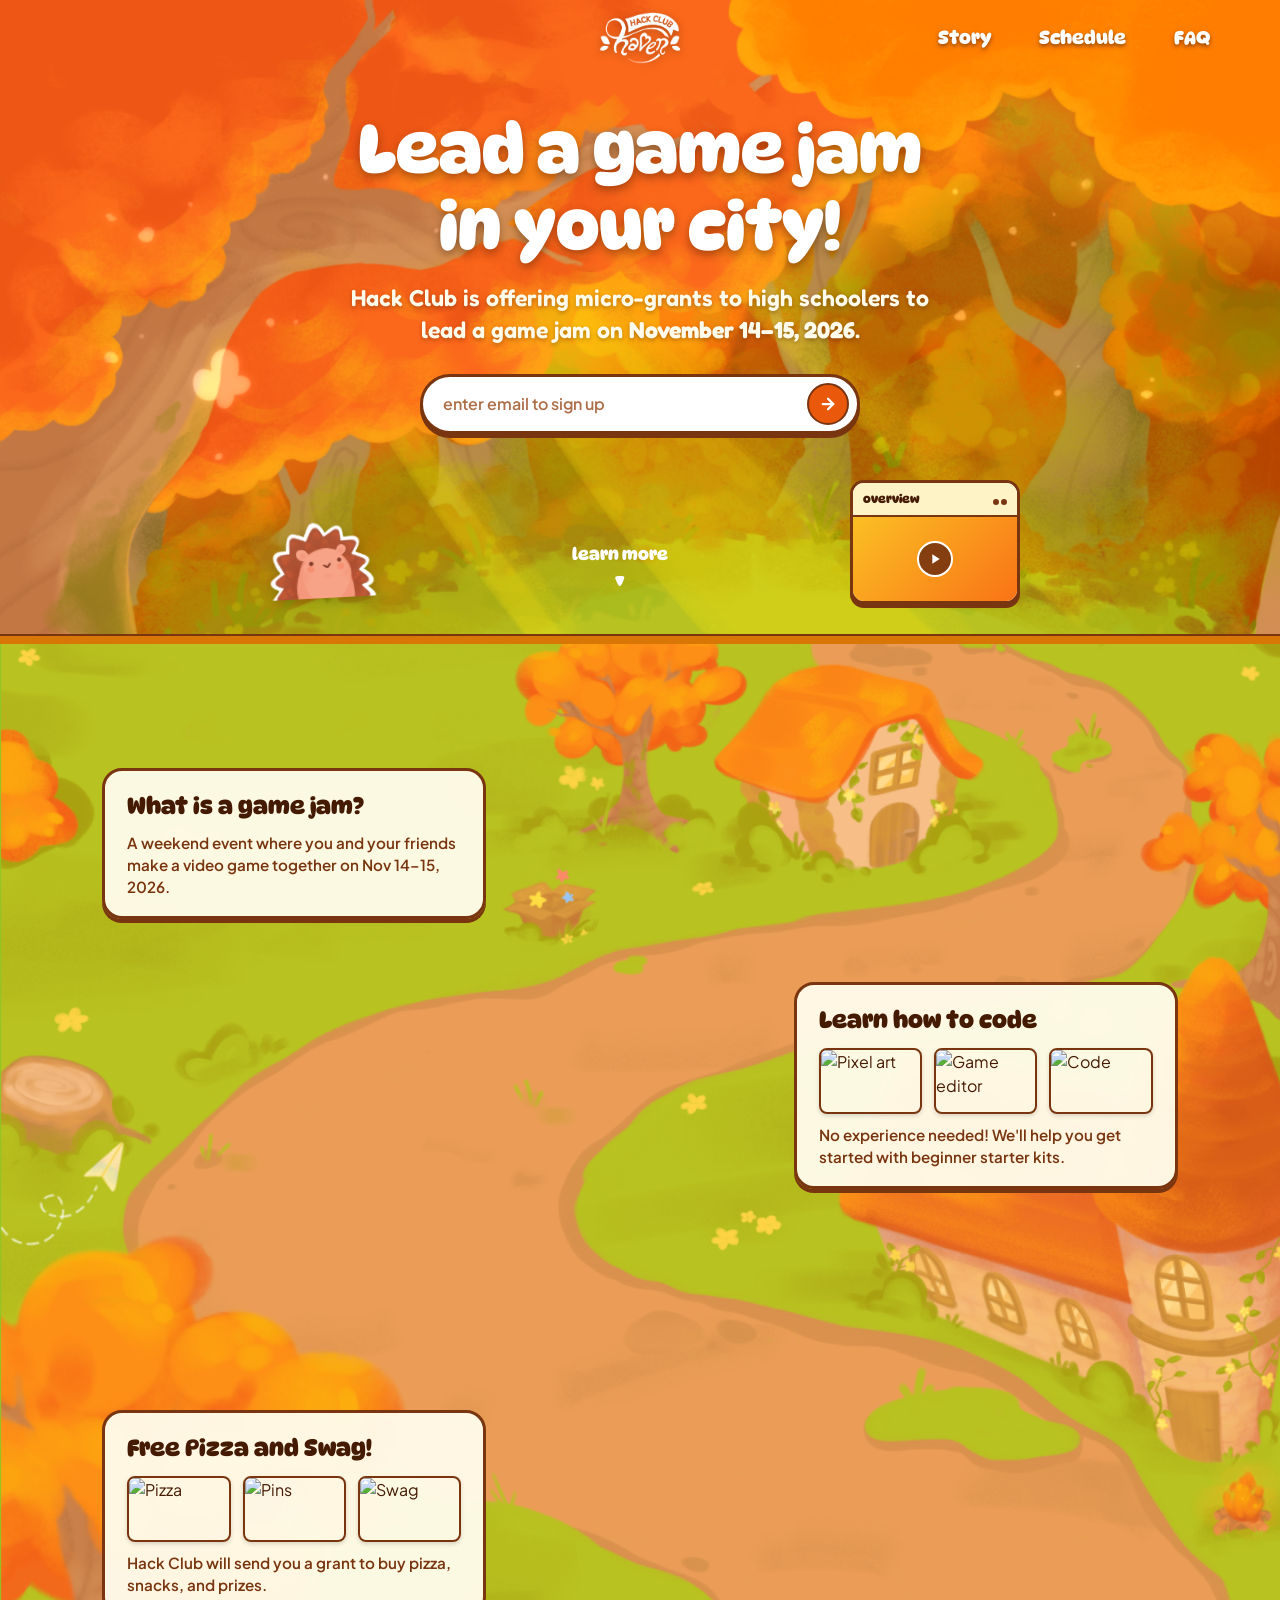
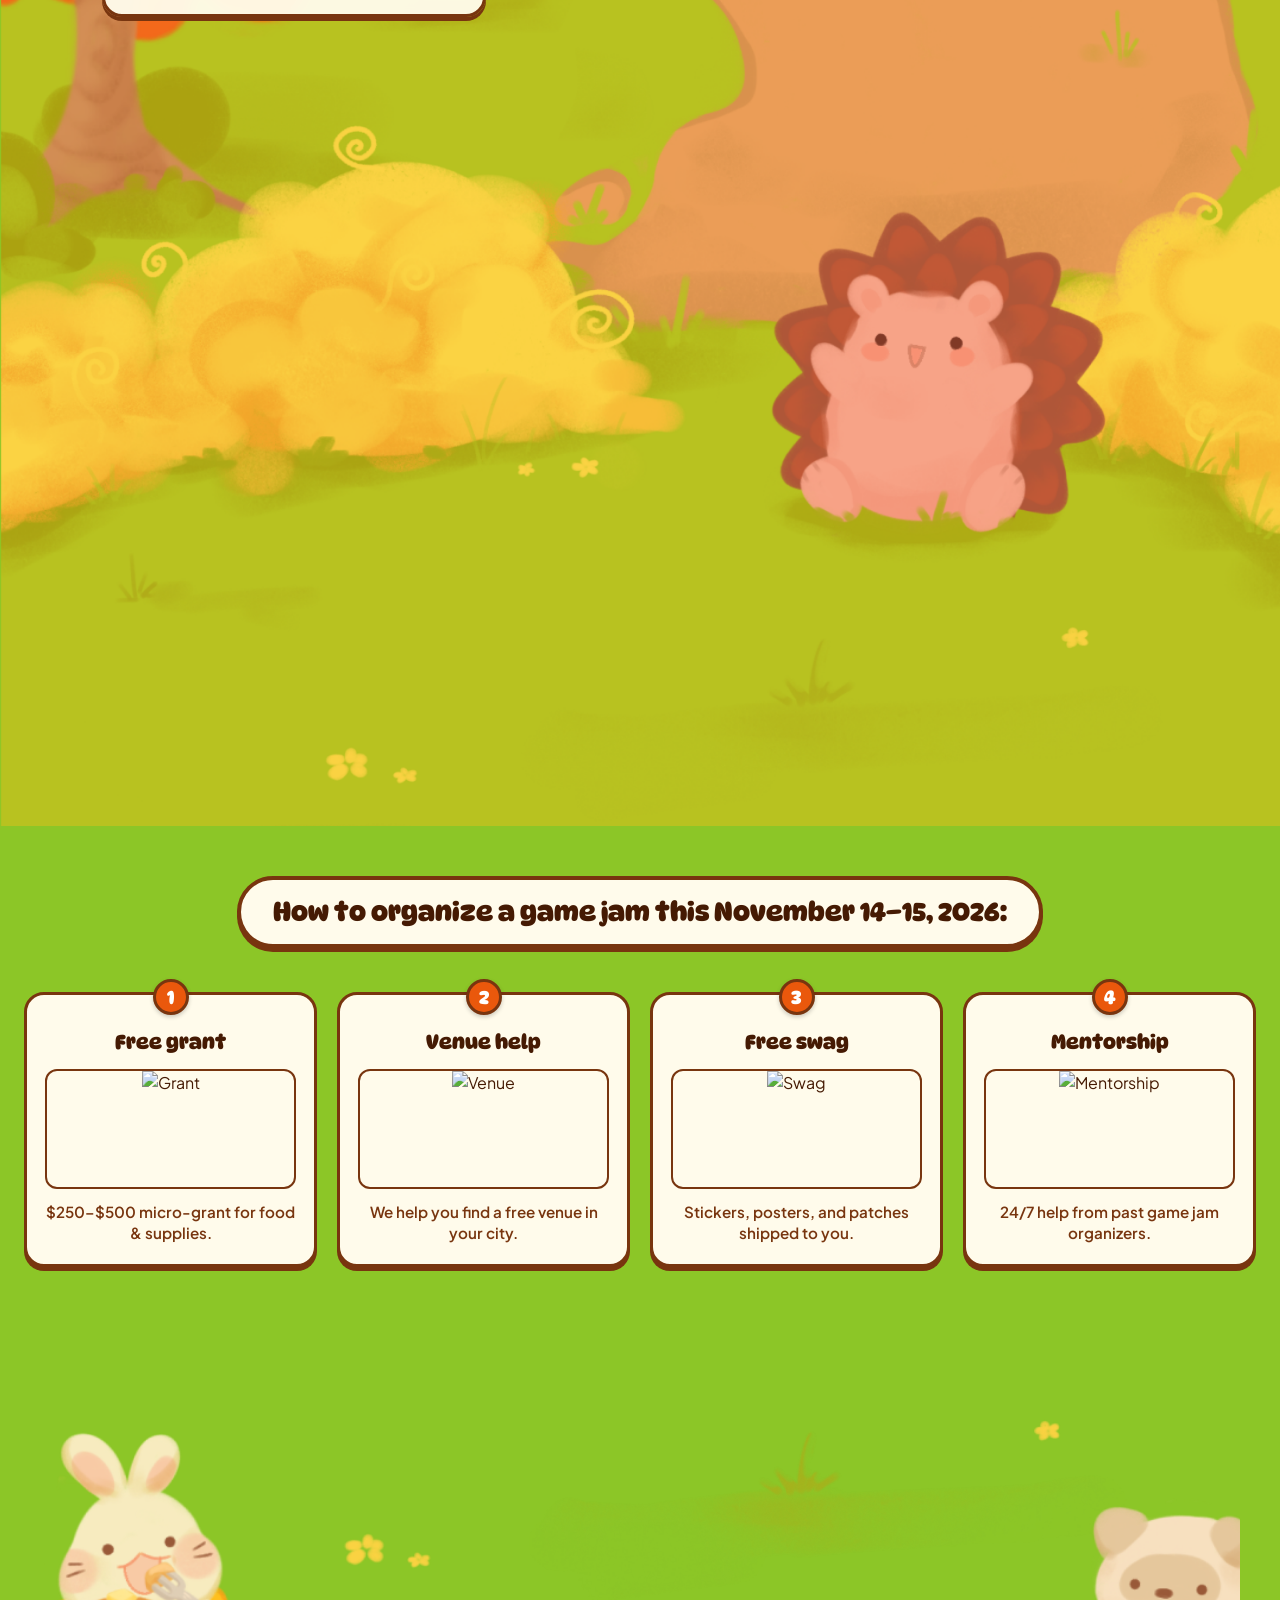
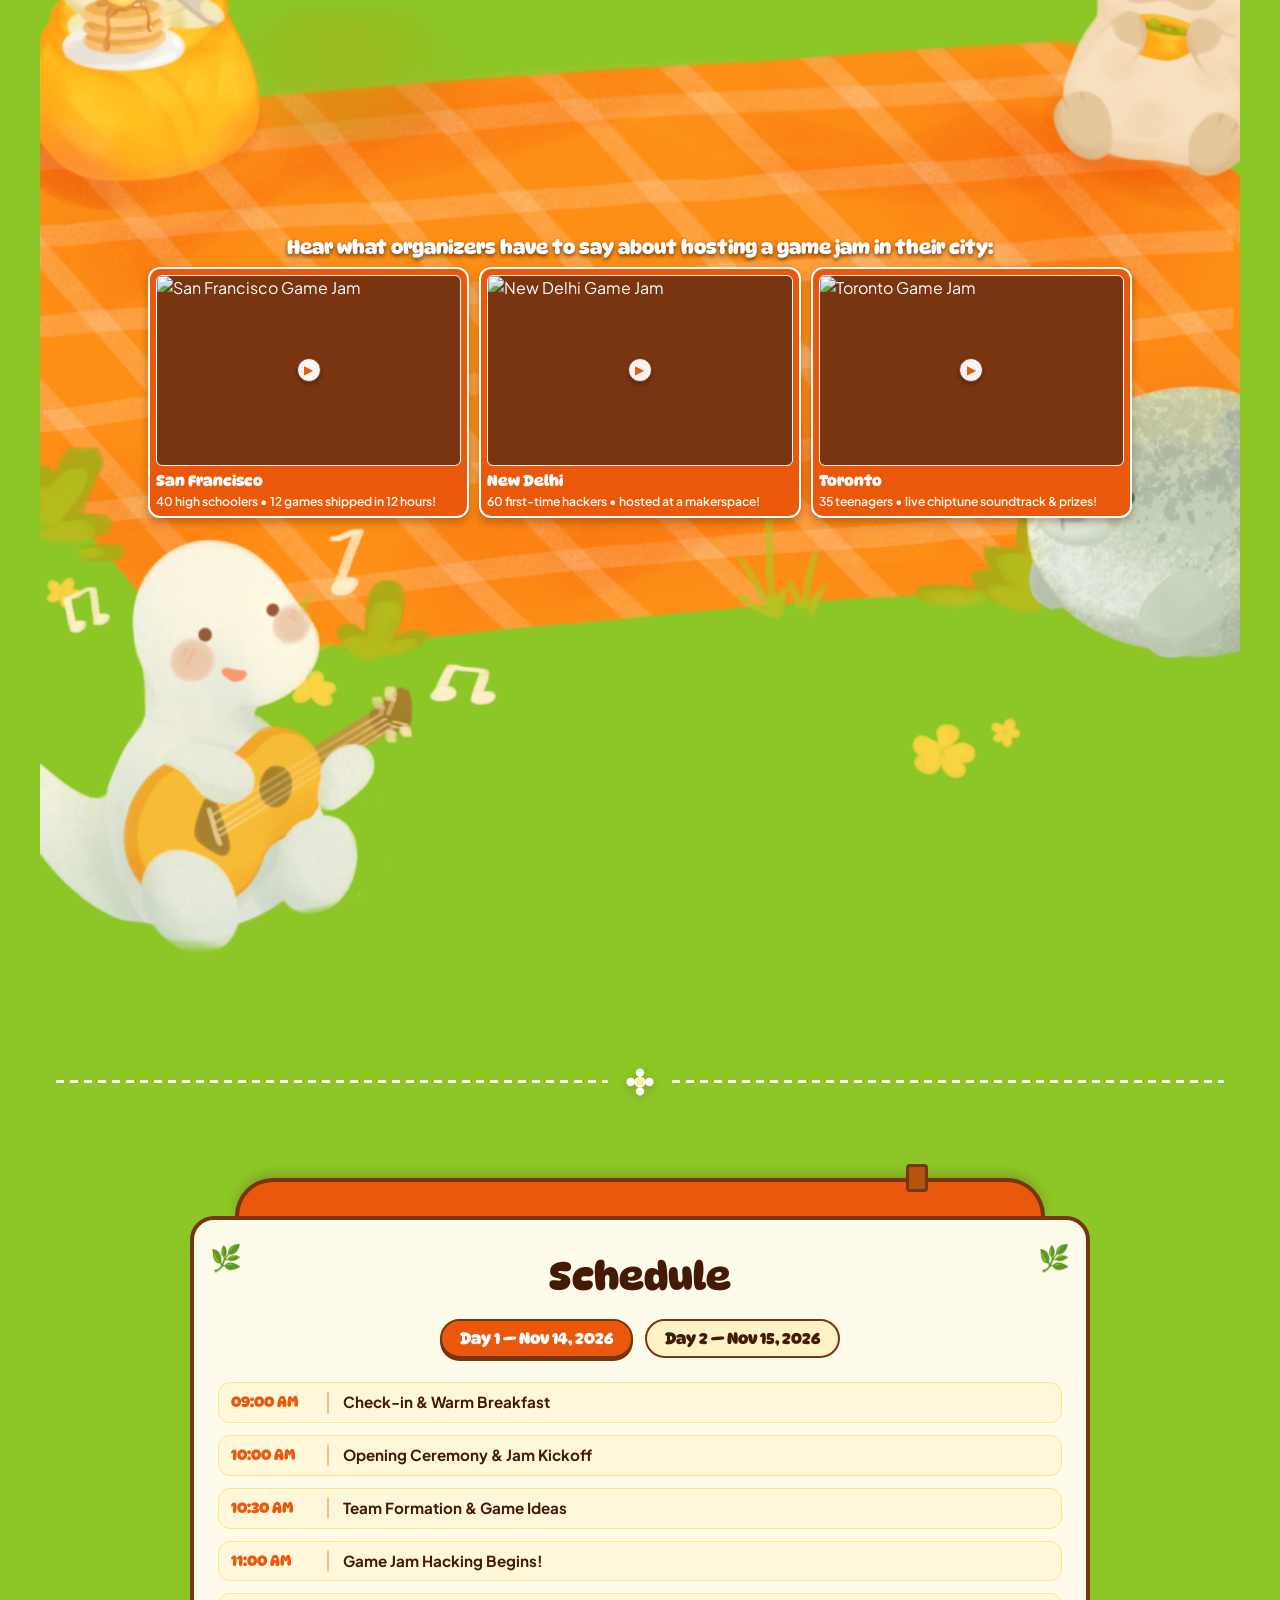
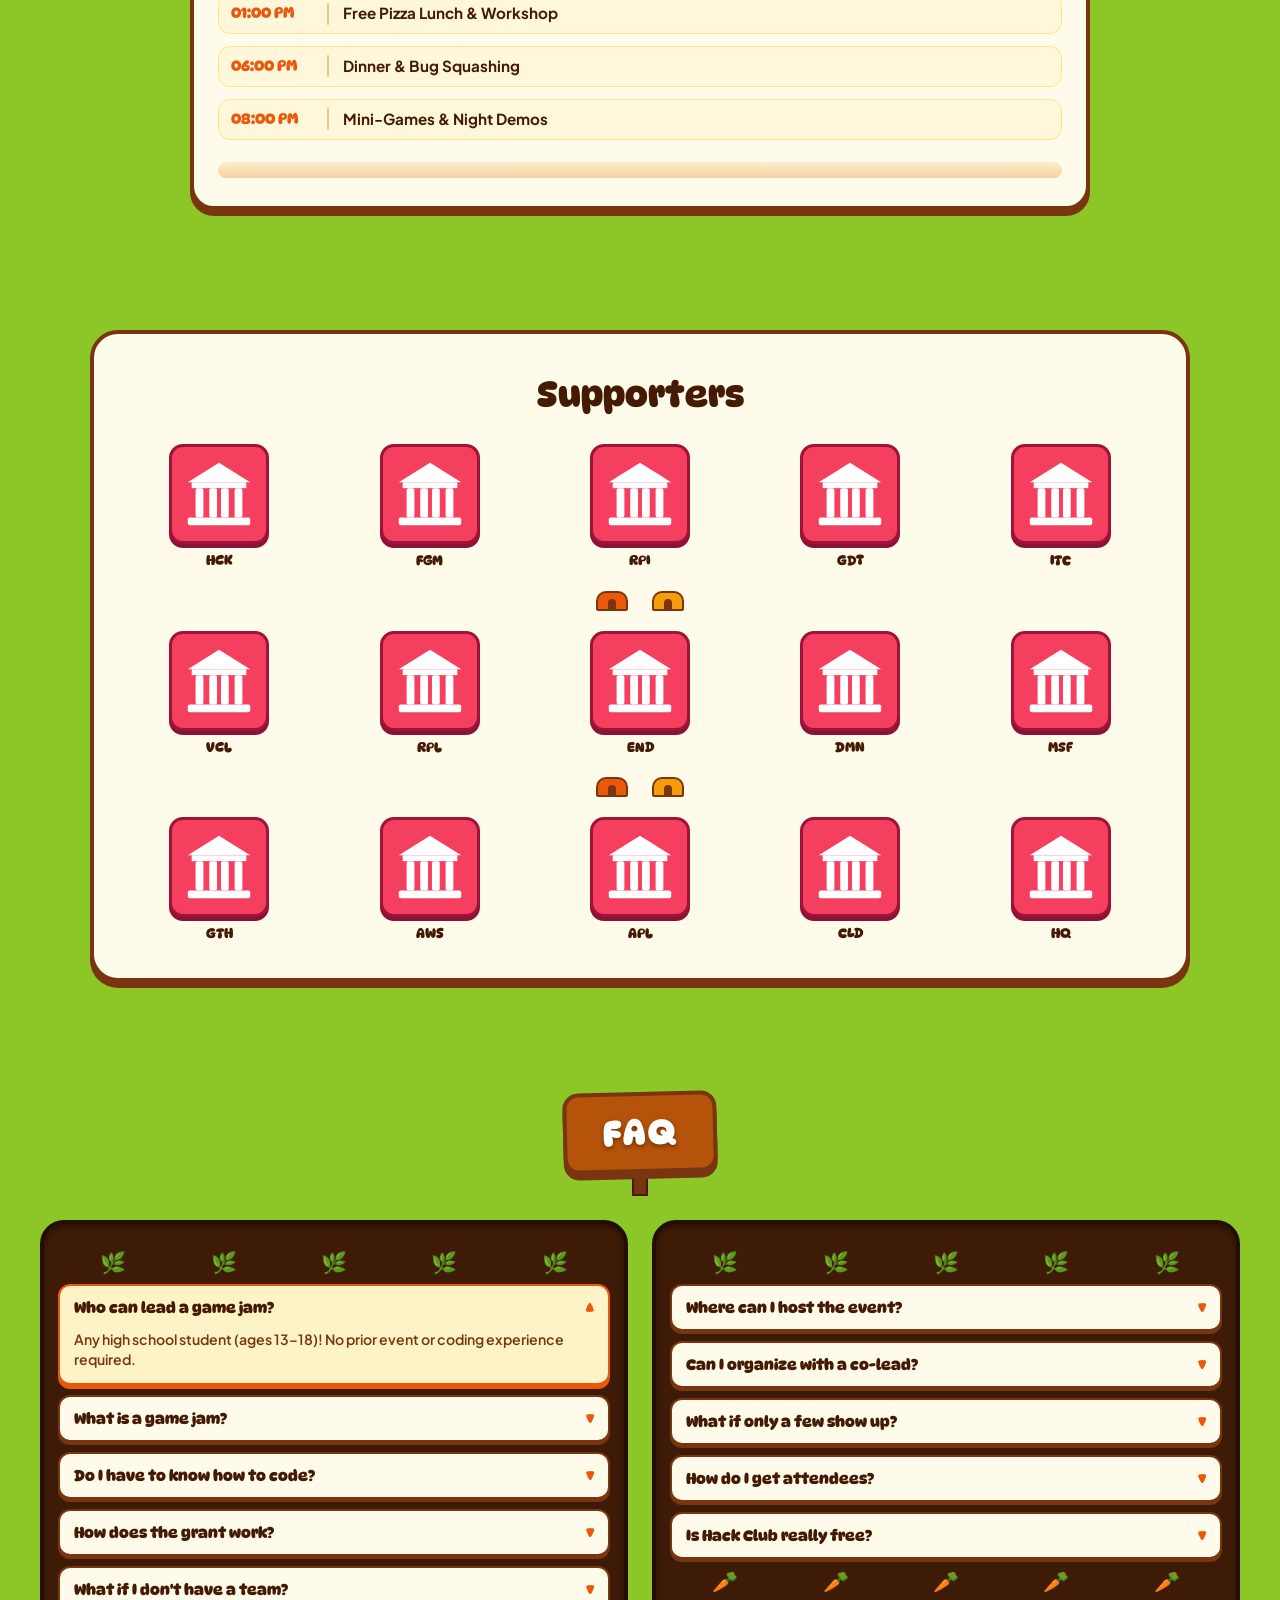
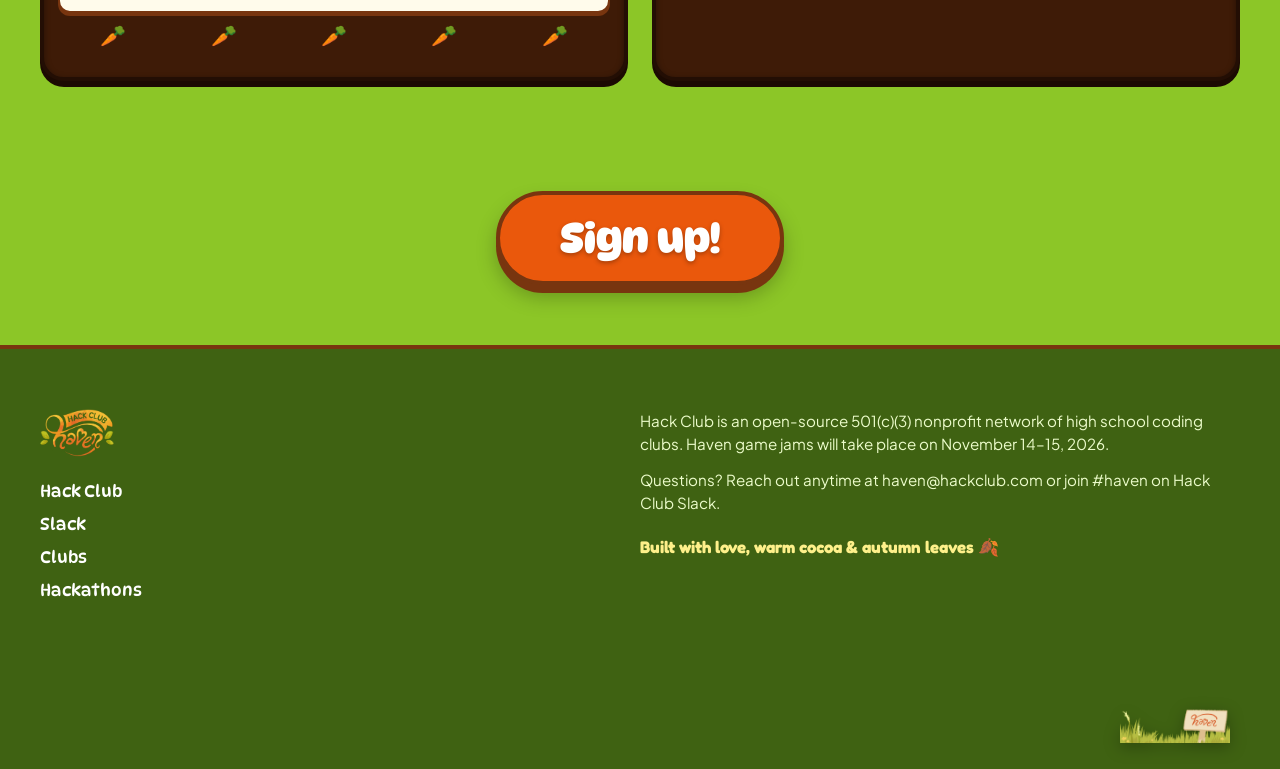
==== index.html @ b5a9fcd7 "NOTED : DEPLOYING PERTAMA" ====
<!DOCTYPE html>
<html lang="en">
<head>
  <meta charset="UTF-8" /><meta name="viewport" content="width=device-width, initial-scale=1.0, viewport-fit=cover" />
  <title>Haven — Lead a game jam in your city! (Nov 14–15, 2026) | Hack Club</title>
  <link rel="preconnect" href="https://fonts.googleapis.com"><link rel="preconnect" href="https://fonts.gstatic.com" crossorigin>
  <link href="https://fonts.googleapis.com/css2?family=DynaPuff:wght@600;700;800&family=Fredoka:wght@600;700&family=Plus+Jakarta+Sans:wght@600;700;800&display=swap" rel="stylesheet">
  <link rel="stylesheet" href="styles.css" />
</head>
<body class="storybook-body">
  <div class="autumn-leaves-overlay" aria-hidden="true"><span class="leaf l1">🍂</span><span class="leaf l2">🍁</span><span class="leaf l3">🍂</span><span class="leaf l4">🍁</span><span class="leaf l5">🍃</span></div>
  <div class="full-page-layout">
    <header class="top-nav-bar">
      <div class="nav-container">
        <div class="nav-spacer-left" aria-hidden="true"></div>
        <a href="#hero" class="nav-brand-logo-center" aria-label="Hack Club Haven"><img src="assets/logo.png" alt="Hack Club Haven" class="brand-logo-img white-tint" /></a>
        <nav class="nav-right-menu" aria-label="Main Navigation"><a href="#about" class="nav-item">Story</a><a href="#schedule" class="nav-item">Schedule</a><a href="#faq" class="nav-item">FAQ</a></nav>
        <button class="mobile-burger-btn" id="mobileBurger" aria-label="Toggle Menu" aria-expanded="false"><span></span><span></span><span></span></button>
      </div>
      <nav class="mobile-nav-drawer" id="mobileDrawer"><a href="#about" class="mob-link">Story</a><a href="#how-it-works" class="mob-link">How it Works</a><a href="#schedule" class="mob-link">Schedule (Nov 14–15)</a><a href="#supporters" class="mob-link">Supporters</a><a href="#faq" class="mob-link">FAQ</a><button class="btn-drawer-signup" id="drawerSignupBtn">Sign up! 🚀</button></nav>
    </header>

    <main>
      <section id="hero" class="hero-section">
        <div class="hero-content-wrap">
          <h1 class="hero-title">Lead a game jam<br>in your city!</h1>
          <p class="hero-desc">Hack Club is offering micro-grants to high schoolers to lead a game jam on <strong>November 14–15, 2026</strong>.</p>
          <form class="hero-email-pill" id="heroEmailForm">
            <input type="email" placeholder="enter email to sign up" required aria-label="Email address" class="email-input-field" />
            <button type="submit" class="email-submit-arrow" aria-label="Submit Email"><svg viewBox="0 0 24 24" fill="none" stroke="currentColor" stroke-width="3" stroke-linecap="round" stroke-linejoin="round" width="18" height="18"><line x1="5" y1="12" x2="19" y2="12"></line><polyline points="12 5 19 12 12 19"></polyline></svg></button>
          </form>
          <div class="hero-characters-row">
            <div class="hedgehog-hero-wrapper" aria-hidden="true"><img src="assets/animalcuteHQ.png" alt="Haven Hedgehog" class="hedgehog-hero-img" /></div>
            <a href="#about" class="learn-more-indicator"><span class="learn-text">learn more</span><span class="down-triangle">▼</span></a>
            <div class="hero-overview-widget"><div class="widget-top-bar"><span class="widget-title">overview</span><div class="widget-dots"><span></span><span></span></div></div><div class="widget-screen"><button class="pulse-play-icon" aria-label="Play Overview Video"><svg viewBox="0 0 24 24" fill="#ffffff" width="16" height="16"><polygon points="8,5 19,12 8,19" /></svg></button></div></div>
          </div>
        </div>
        <div class="hero-bottom-divider" aria-hidden="true"></div>
      </section>

      <section id="about" class="meadow-path-section">
        <div class="roadvillage-stage">
          <img src="assets/roadvillage.png" alt="Village road and fairytale cottages" class="roadvillage-canvas-img" />
          <div class="roadvillage-cards-overlay">
            <article class="path-card card-pos-1"><h2 class="card-heading">What is a game jam?</h2><p class="card-text">A weekend event where you and your friends make a video game together on Nov 14–15, 2026.</p></article>
            <article class="path-card card-pos-2"><h3 class="card-heading">Learn how to code</h3><div class="thumbnails-trio"><img src="https://images.unsplash.com/photo-1550745165-9bc0b252726f?auto=format&fit=crop&w=300&q=80" alt="Pixel art" /><img src="https://images.unsplash.com/photo-1542751371-adc38448a05e?auto=format&fit=crop&w=300&q=80" alt="Game editor" /><img src="https://images.unsplash.com/photo-1526374965328-7f61d4dc18c5?auto=format&fit=crop&w=300&q=80" alt="Code" /></div><p class="card-text">No experience needed! We'll help you get started with beginner starter kits.</p></article>
            <article class="path-card card-pos-3"><h3 class="card-heading">Free Pizza and Swag!</h3><div class="thumbnails-trio"><img src="https://images.unsplash.com/photo-1513104890138-7c749659a591?auto=format&fit=crop&w=300&q=80" alt="Pizza" /><img src="https://images.unsplash.com/photo-1588196749597-9ff075ee6b5b?auto=format&fit=crop&w=300&q=80" alt="Pins" /><img src="https://images.unsplash.com/photo-1550751827-4bd374c3f58b?auto=format&fit=crop&w=300&q=80" alt="Swag" /></div><p class="card-text">Hack Club will send you a grant to buy pizza, snacks, and prizes.</p></article>
          </div>
        </div>
      </section>

      <section id="how-it-works" class="organizer-steps-section">
        <div class="steps-container">
          <div class="steps-heading-banner"><h2 class="steps-banner-text">How to organize a game jam this November 14–15, 2026:</h2></div>
          <div class="steps-cards-row">
            <div class="step-box"><span class="step-num">1</span><h3 class="step-label">Free grant</h3><div class="step-img-frame"><img src="https://images.unsplash.com/photo-1523240795612-9a054b0db644?auto=format&fit=crop&w=400&q=80" alt="Grant" /></div><p class="step-info">$250–$500 micro-grant for food & supplies.</p></div>
            <div class="step-box"><span class="step-num">2</span><h3 class="step-label">Venue help</h3><div class="step-img-frame"><img src="https://images.unsplash.com/photo-1517048676732-d65bc937f952?auto=format&fit=crop&w=400&q=80" alt="Venue" /></div><p class="step-info">We help you find a free venue in your city.</p></div>
            <div class="step-box"><span class="step-num">3</span><h3 class="step-label">Free swag</h3><div class="step-img-frame"><img src="https://images.unsplash.com/photo-1618005182384-a83a8bd57fbe?auto=format&fit=crop&w=400&q=80" alt="Swag" /></div><p class="step-info">Stickers, posters, and patches shipped to you.</p></div>
            <div class="step-box"><span class="step-num">4</span><h3 class="step-label">Mentorship</h3><div class="step-img-frame"><img src="https://images.unsplash.com/photo-1531497865144-0464ef8fb9a9?auto=format&fit=crop&w=400&q=80" alt="Mentorship" /></div><p class="step-info">24/7 help from past game jam organizers.</p></div>
          </div>
        </div>
      </section>

      <section id="past-jams" class="picnic-meadow-section">
        <div class="picnic-canvas-wrap">
          <img src="assets/animalkumpul.png" alt="Haven community picnic with animal friends" class="picnic-base-img" />
          <div class="picnic-blanket-content">
            <h2 class="blanket-title">Hear what organizers have to say about hosting a game jam in their city:</h2>
            <div class="blanket-cards-grid">
              <div class="blanket-video-card"><div class="video-preview-wrapper"><img src="https://images.unsplash.com/photo-1511512578047-dfb367046420?auto=format&fit=crop&w=400&q=80" alt="San Francisco Game Jam" /><button class="blanket-play-btn" aria-label="Play video">▶</button></div><h4 class="video-card-city">San Francisco</h4><p class="video-card-desc">40 high schoolers • 12 games shipped in 12 hours!</p></div>
              <div class="blanket-video-card"><div class="video-preview-wrapper"><img src="https://images.unsplash.com/photo-1542751371-adc38448a05e?auto=format&fit=crop&w=400&q=80" alt="New Delhi Game Jam" /><button class="blanket-play-btn" aria-label="Play video">▶</button></div><h4 class="video-card-city">New Delhi</h4><p class="video-card-desc">60 first-time hackers • hosted at a makerspace!</p></div>
              <div class="blanket-video-card"><div class="video-preview-wrapper"><img src="https://images.unsplash.com/photo-1522071820081-009f0129c71c?auto=format&fit=crop&w=400&q=80" alt="Toronto Game Jam" /><button class="blanket-play-btn" aria-label="Play video">▶</button></div><h4 class="video-card-city">Toronto</h4><p class="video-card-desc">35 teenagers • live chiptune soundtrack & prizes!</p></div>
            </div>
          </div>
        </div>
      </section>
      <div class="lace-divider-bar" aria-hidden="true"><span class="lace-line"></span><div class="lace-flower"><svg viewBox="0 0 32 32" class="lace-flower-svg"><circle cx="16" cy="16" r="5" fill="#fef08a" stroke="#ffffff" stroke-width="2" /><circle cx="16" cy="6" r="4.5" fill="#ffffff" /><circle cx="16" cy="26" r="4.5" fill="#ffffff" /><circle cx="6" cy="16" r="4.5" fill="#ffffff" /><circle cx="26" cy="16" r="4.5" fill="#ffffff" /></svg></div><span class="lace-line"></span></div>

      <section id="schedule" class="schedule-section">
        <div class="schedule-container">
          <div class="schedule-cottage-roof" aria-hidden="true"><div class="roof-shape"></div><div class="roof-chimney"></div></div>
          <div class="schedule-wood-frame">
            <div class="frame-leaves-left" aria-hidden="true">🌿</div><div class="frame-leaves-right" aria-hidden="true">🌿</div>
            <h2 class="schedule-title">Schedule</h2>
            <div class="schedule-tab-header">
              <button class="day-tab-pill active" data-day="day1">Day 1 — Nov 14, 2026</button>
              <button class="day-tab-pill" data-day="day2">Day 2 — Nov 15, 2026</button>
            </div>
            <div class="schedule-board" id="scheduleBoard"></div>
          </div>
        </div>
      </section>

      <section id="supporters" class="supporters-block-section">
        <div class="supporters-container">
          <div class="supporters-panel">
            <h3 class="supporters-heading">Supporters</h3>
            <svg style="display:none;"><defs><g id="t-ico"><polygon points="20,4 4,14 36,14" fill="#fff"/><rect x="6" y="14" width="28" height="3" fill="#fff"/><rect x="8" y="17" width="4" height="15" rx="1" fill="#fff"/><rect x="15" y="17" width="4" height="15" rx="1" fill="#fff"/><rect x="21" y="17" width="4" height="15" rx="1" fill="#fff"/><rect x="28" y="17" width="4" height="15" rx="1" fill="#fff"/><rect x="4" y="32" width="32" height="4" rx="1" fill="#fff"/></g></defs></svg>
            <div class="stamps-section-flow">
              <div class="stamps-row">
                <div class="stamp-box"><div class="stamp-pink-card"><svg class="stamp-icon" viewBox="0 0 40 40"><use href="#t-ico"/></svg></div><span class="stamp-lbl">HCK</span></div><div class="stamp-box"><div class="stamp-pink-card"><svg class="stamp-icon" viewBox="0 0 40 40"><use href="#t-ico"/></svg></div><span class="stamp-lbl">FGM</span></div><div class="stamp-box"><div class="stamp-pink-card"><svg class="stamp-icon" viewBox="0 0 40 40"><use href="#t-ico"/></svg></div><span class="stamp-lbl">RPI</span></div><div class="stamp-box"><div class="stamp-pink-card"><svg class="stamp-icon" viewBox="0 0 40 40"><use href="#t-ico"/></svg></div><span class="stamp-lbl">GDT</span></div><div class="stamp-box"><div class="stamp-pink-card"><svg class="stamp-icon" viewBox="0 0 40 40"><use href="#t-ico"/></svg></div><span class="stamp-lbl">ITC</span></div>
              </div>
              <div class="stamp-divider-houses" aria-hidden="true"><div class="divider-cottage"></div><div class="divider-cottage alt"></div></div>
              <div class="stamps-row">
                <div class="stamp-box"><div class="stamp-pink-card"><svg class="stamp-icon" viewBox="0 0 40 40"><use href="#t-ico"/></svg></div><span class="stamp-lbl">VCL</span></div><div class="stamp-box"><div class="stamp-pink-card"><svg class="stamp-icon" viewBox="0 0 40 40"><use href="#t-ico"/></svg></div><span class="stamp-lbl">RPL</span></div><div class="stamp-box"><div class="stamp-pink-card"><svg class="stamp-icon" viewBox="0 0 40 40"><use href="#t-ico"/></svg></div><span class="stamp-lbl">END</span></div><div class="stamp-box"><div class="stamp-pink-card"><svg class="stamp-icon" viewBox="0 0 40 40"><use href="#t-ico"/></svg></div><span class="stamp-lbl">DMN</span></div><div class="stamp-box"><div class="stamp-pink-card"><svg class="stamp-icon" viewBox="0 0 40 40"><use href="#t-ico"/></svg></div><span class="stamp-lbl">MSF</span></div>
              </div>
              <div class="stamp-divider-houses" aria-hidden="true"><div class="divider-cottage"></div><div class="divider-cottage alt"></div></div>
              <div class="stamps-row">
                <div class="stamp-box"><div class="stamp-pink-card"><svg class="stamp-icon" viewBox="0 0 40 40"><use href="#t-ico"/></svg></div><span class="stamp-lbl">GTH</span></div><div class="stamp-box"><div class="stamp-pink-card"><svg class="stamp-icon" viewBox="0 0 40 40"><use href="#t-ico"/></svg></div><span class="stamp-lbl">AWS</span></div><div class="stamp-box"><div class="stamp-pink-card"><svg class="stamp-icon" viewBox="0 0 40 40"><use href="#t-ico"/></svg></div><span class="stamp-lbl">APL</span></div><div class="stamp-box"><div class="stamp-pink-card"><svg class="stamp-icon" viewBox="0 0 40 40"><use href="#t-ico"/></svg></div><span class="stamp-lbl">CLD</span></div><div class="stamp-box"><div class="stamp-pink-card"><svg class="stamp-icon" viewBox="0 0 40 40"><use href="#t-ico"/></svg></div><span class="stamp-lbl">HQ</span></div>
              </div>
            </div>
          </div>
        </div>
      </section>

      <section id="faq" class="carrot-patch-faq-section">
        <div class="faq-inner-container">
          <div class="wooden-sign-post"><div class="sign-board"><span class="faq-sign-text">FAQ</span></div><div class="sign-pole" aria-hidden="true"></div></div>
          <div class="carrot-patch-dual-beds">
            <div class="furrow-bed-col">
              <div class="carrot-tops-row" aria-hidden="true"><span>🌿</span><span>🌿</span><span>🌿</span><span>🌿</span><span>🌿</span></div>
              <div class="faq-soil-column">
                <div class="faq-wood-panel active"><button class="faq-panel-btn" aria-expanded="true"><span>Who can lead a game jam?</span><span class="faq-arrow">▼</span></button><div class="faq-panel-drawer"><p>Any high school student (ages 13–18)! No prior event or coding experience required.</p></div></div>
                <div class="faq-wood-panel"><button class="faq-panel-btn" aria-expanded="false"><span>What is a game jam?</span><span class="faq-arrow">▼</span></button><div class="faq-panel-drawer"><p>A fun weekend gathering where teens team up to build and share original playable games.</p></div></div>
                <div class="faq-wood-panel"><button class="faq-panel-btn" aria-expanded="false"><span>Do I have to know how to code?</span><span class="faq-arrow">▼</span></button><div class="faq-panel-drawer"><p>Not at all! Jams need artists, writers, musicians, and designers. We provide beginner tools.</p></div></div>
                <div class="faq-wood-panel"><button class="faq-panel-btn" aria-expanded="false"><span>How does the grant work?</span><span class="faq-arrow">▼</span></button><div class="faq-panel-drawer"><p>We provide $250 to $500 for pizza, snacks, and prizes on November 14–15, 2026. 100% free.</p></div></div>
                <div class="faq-wood-panel"><button class="faq-panel-btn" aria-expanded="false"><span>What if I don't have a team?</span><span class="faq-arrow">▼</span></button><div class="faq-panel-drawer"><p>Most attendees come solo! We host team matching circles so everyone finds friends.</p></div></div>
              </div>
              <div class="planted-carrots-row" aria-hidden="true"><span>🥕</span><span>🥕</span><span>🥕</span><span>🥕</span><span>🥕</span></div>
            </div>
            <div class="furrow-bed-col">
              <div class="carrot-tops-row" aria-hidden="true"><span>🌿</span><span>🌿</span><span>🌿</span><span>🌿</span><span>🌿</span></div>
              <div class="faq-soil-column">
                <div class="faq-wood-panel"><button class="faq-panel-btn" aria-expanded="false"><span>Where can I host the event?</span><span class="faq-arrow">▼</span></button><div class="faq-panel-drawer"><p>Public libraries, school computer labs, or community centers. We help you book for free.</p></div></div>
                <div class="faq-wood-panel"><button class="faq-panel-btn" aria-expanded="false"><span>Can I organize with a co-lead?</span><span class="faq-arrow">▼</span></button><div class="faq-panel-drawer"><p>Yes, absolutely! Having a friend co-organize makes planning and running even more fun.</p></div></div>
                <div class="faq-wood-panel"><button class="faq-panel-btn" aria-expanded="false"><span>What if only a few show up?</span><span class="faq-arrow">▼</span></button><div class="faq-panel-drawer"><p>Even 8 to 15 people makes for an unforgettable game jam with close connections!</p></div></div>
                <div class="faq-wood-panel"><button class="faq-panel-btn" aria-expanded="false"><span>How do I get attendees?</span><span class="faq-arrow">▼</span></button><div class="faq-panel-drawer"><p>We ship you custom posters, social stickers, and guides on announcing at school.</p></div></div>
                <div class="faq-wood-panel"><button class="faq-panel-btn" aria-expanded="false"><span>Is Hack Club really free?</span><span class="faq-arrow">▼</span></button><div class="faq-panel-drawer"><p>Yes, 100% free! Hack Club is a registered 501(c)(3) nonprofit by teens, for teens.</p></div></div>
              </div>
              <div class="planted-carrots-row" aria-hidden="true"><span>🥕</span><span>🥕</span><span>🥕</span><span>🥕</span><span>🥕</span></div>
            </div>
          </div>
        </div>
      </section>

      <section class="giant-cta-section"><div class="cta-button-center"><button class="btn-giant-orange-pill" id="openMainModal">Sign up!</button></div></section>
    </main>

    <footer class="storybook-footer">
      <div class="footer-layout">
        <div class="footer-left-col">
          <a href="#hero" class="footer-logo-link"><img src="assets/logo.png" alt="Hack Club Haven Logo" class="footer-logo-img white-tint" /></a>
          <ul class="footer-links-vertical"><li><a href="https://hackclub.com" target="_blank" rel="noopener noreferrer">Hack Club</a></li><li><a href="https://hackclub.com/slack" target="_blank" rel="noopener noreferrer">Slack</a></li><li><a href="https://hackclub.com/clubs" target="_blank" rel="noopener noreferrer">Clubs</a></li><li><a href="https://hackathons.hackclub.com" target="_blank" rel="noopener noreferrer">Hackathons</a></li></ul>
        </div>
        <div class="footer-right-col">
          <p class="footer-p">Hack Club is an open-source 501(c)(3) nonprofit network of high school coding clubs. Haven game jams will take place on November 14–15, 2026.</p>
          <p class="footer-p">Questions? Reach out anytime at haven@hackclub.com or join #haven on Hack Club Slack.</p>
          <p class="footer-tagline">Built with love, warm cocoa & autumn leaves 🍂</p>
        </div>
      </div>
      <div class="footer-grass-trim" aria-hidden="true"><img src="assets/plang.png" alt="Haven signboard" class="footer-plang-img" /></div>
    </footer>
  </div>

  <div class="modal-backdrop" id="signupModal" role="dialog" aria-modal="true" aria-labelledby="modalTitle" hidden>
    <div class="modal-story-card">
      <button class="modal-close-btn" id="closeSignupModal" aria-label="Close form">&times;</button>
      <div class="modal-header-block">
        <span class="modal-kicker-tag">🍂 LEAD A GAME JAM — NOV 14–15, 2026</span>
        <h3 class="modal-title" id="modalTitle">Get Your Free Micro-Grant!</h3>
        <p class="modal-intro">Join us on November 14–15, 2026. Tell us where you'd like to host your game jam:</p>
      </div>
      <form class="modal-form-fields" id="leadJamForm">
        <div class="field-item"><label for="leadName">Your Name</label><input type="text" id="leadName" placeholder="e.g. Maya Lin" required /></div>
        <div class="field-item"><label for="leadEmail">Your Email</label><input type="email" id="leadEmail" placeholder="maya@example.com" required /></div>
        <div class="field-item"><label for="leadCity">Your City & Country</label><input type="text" id="leadCity" placeholder="e.g. Jakarta, Indonesia" required /></div>
        <div class="field-item"><label for="leadRole">Are you a high school student?</label><select id="leadRole" required><option value="yes">Yes, I am a high school student (under 19)</option><option value="middle">Yes, I am in middle school</option><option value="mentor">I am an adult mentor / teacher</option></select></div>
        <button type="submit" class="btn-submit-modal">Send Me The Grant Toolkit 🚀</button>
      </form>
    </div>
  </div>
  <script src="js/nav.js"></script><script src="js/schedule.js"></script><script src="js/faq.js"></script><script src="js/modal.js"></script><script src="js/main.js"></script>
</body>
</html>
---- styles.css ----
/* ==========================================================================
   HACK CLUB HAVEN — MASTER STYLESHEET (Max < 200 Lines)
   Modular CSS Architecture
   ========================================================================== */

@import url('css/base.css');
@import url('css/nav.css');
@import url('css/hero.css');
@import url('css/meadow.css');
@import url('css/steps.css');
@import url('css/picnic.css');
@import url('css/schedule.css');
@import url('css/supporters.css');
@import url('css/faq.css');
@import url('css/footer.css');
@import url('css/modal.css');
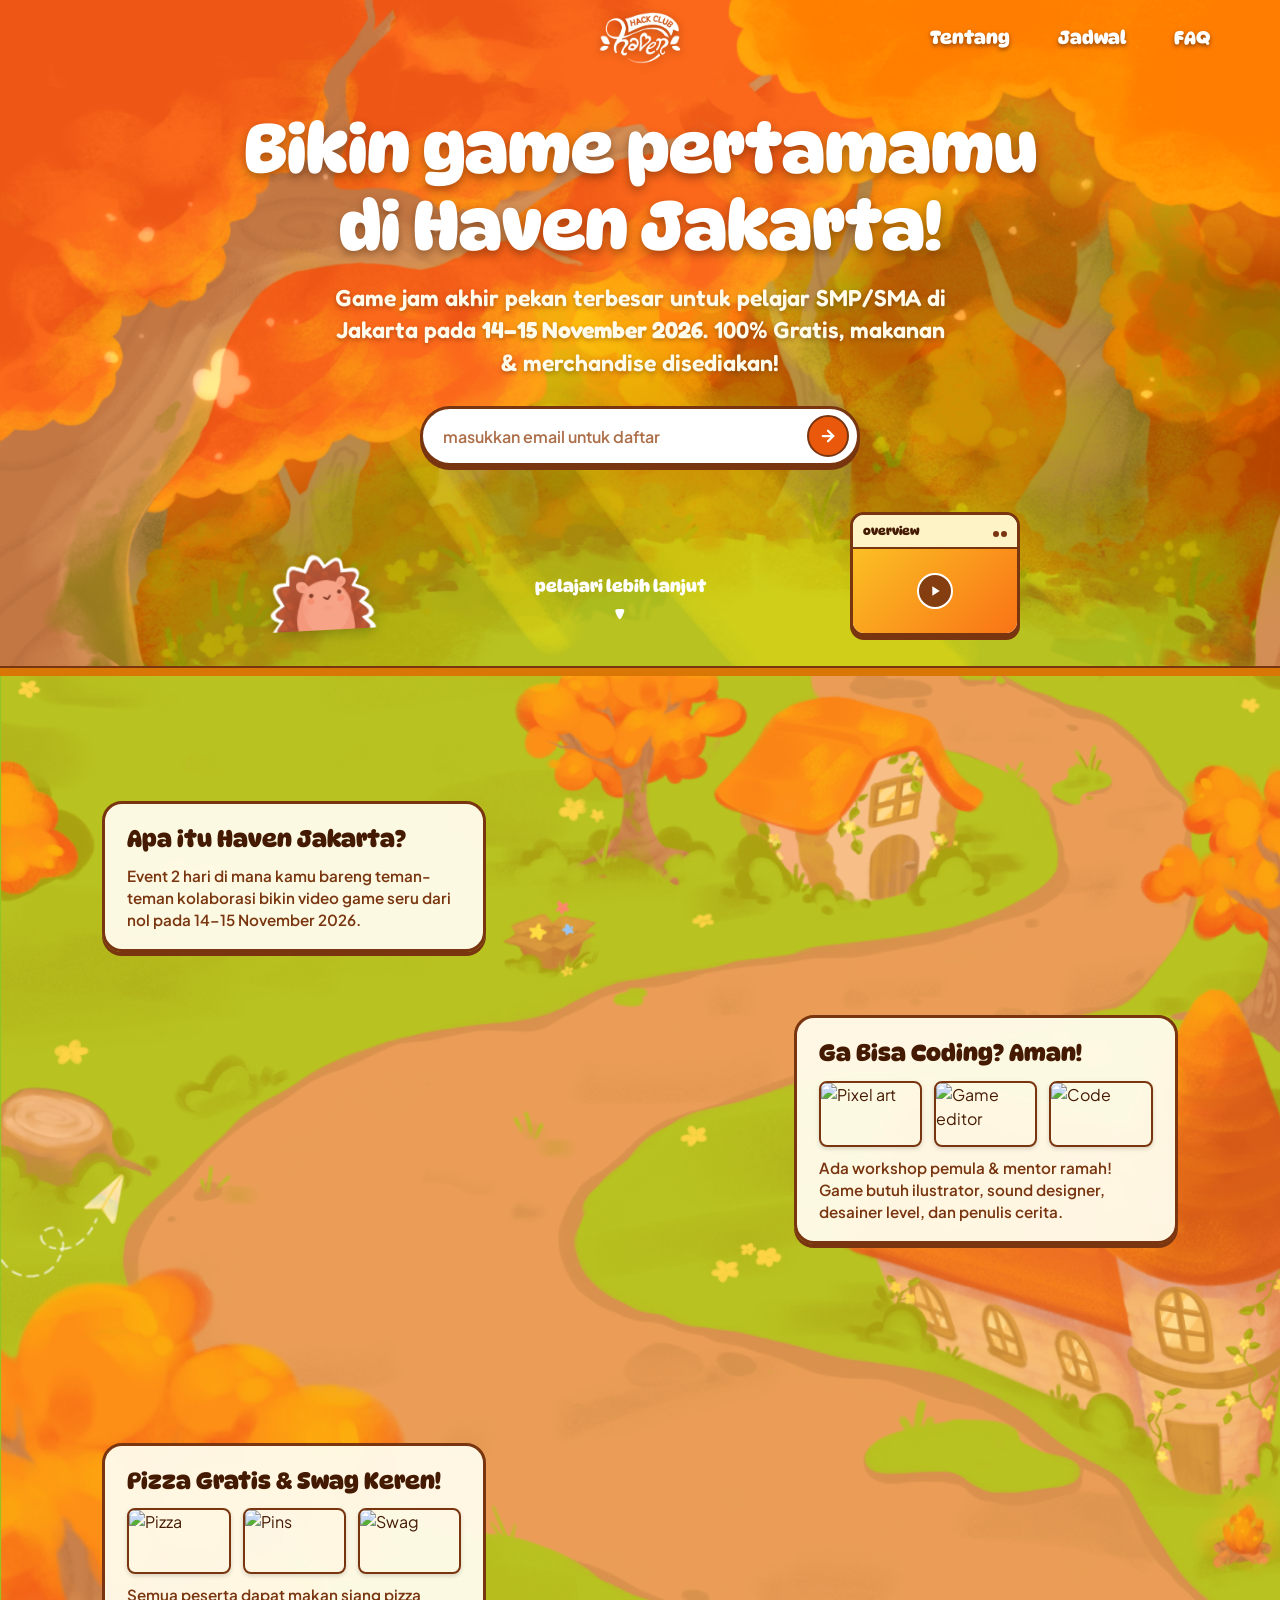
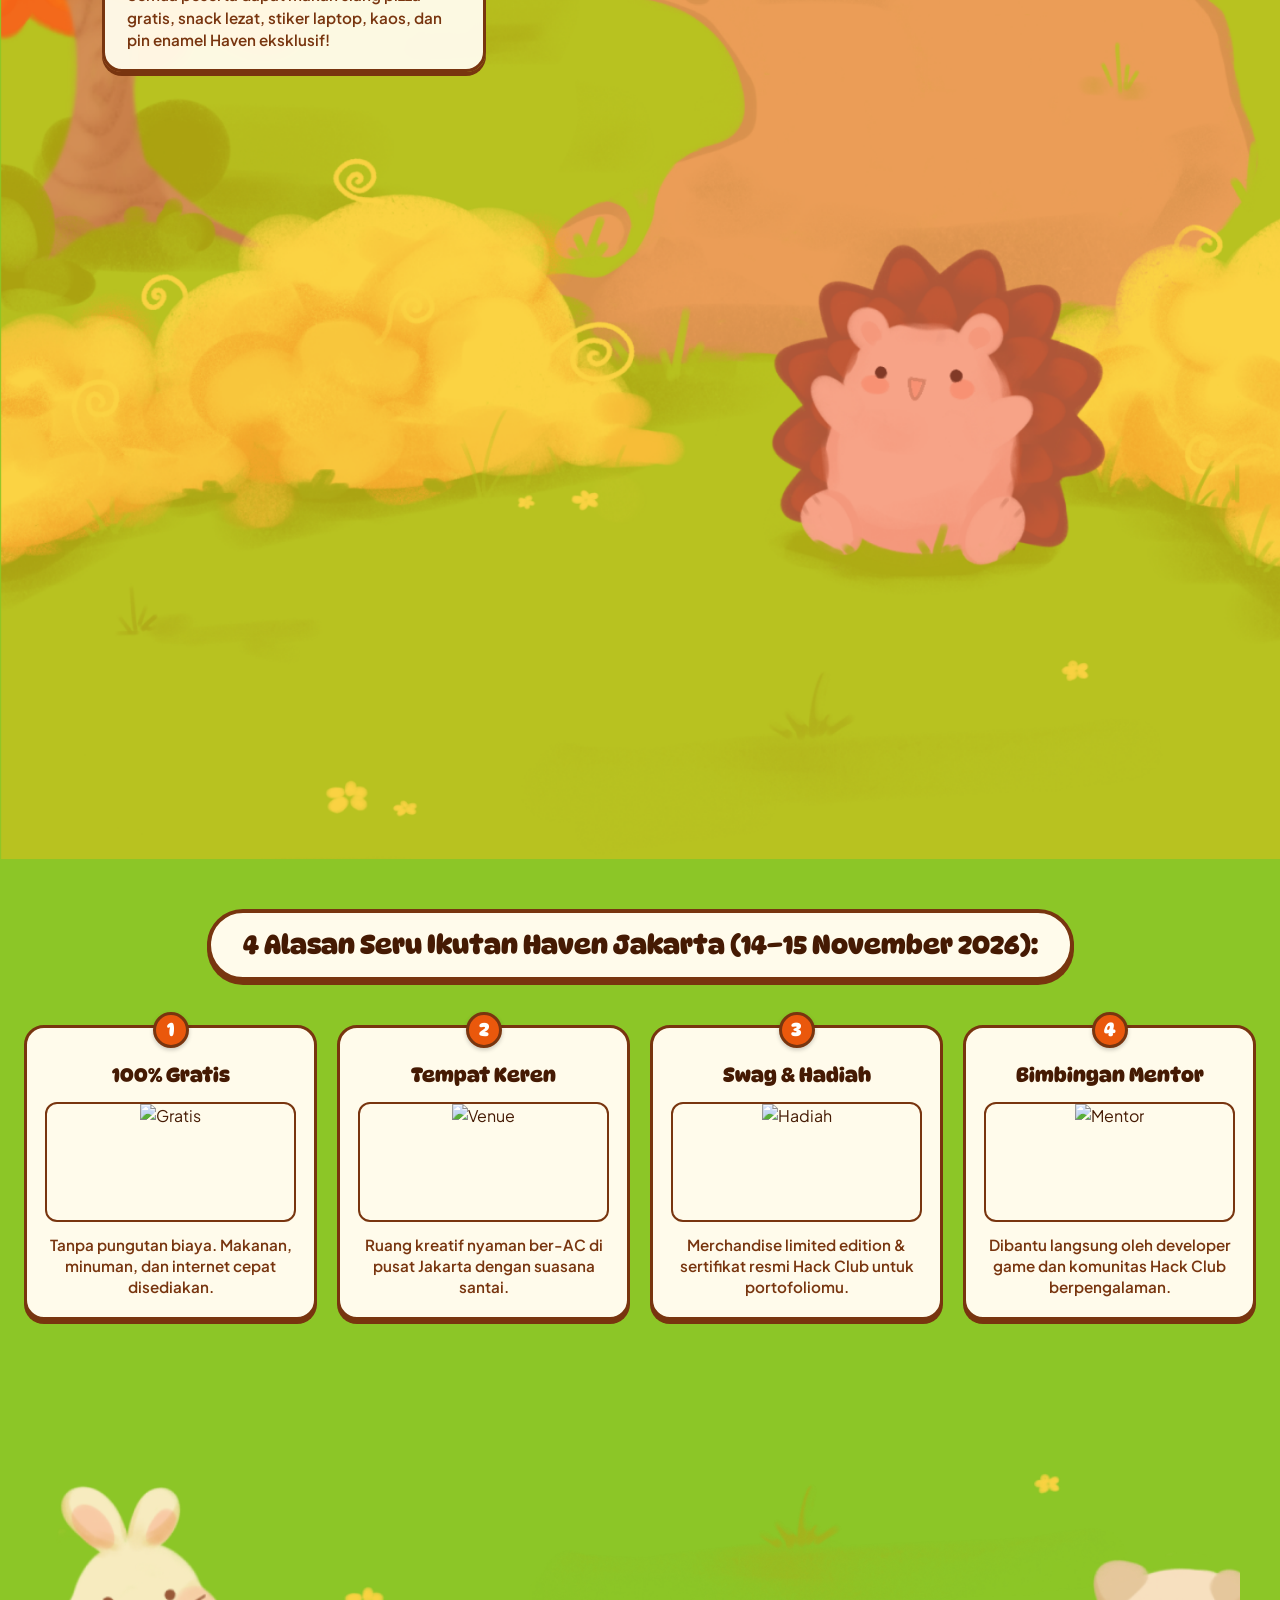
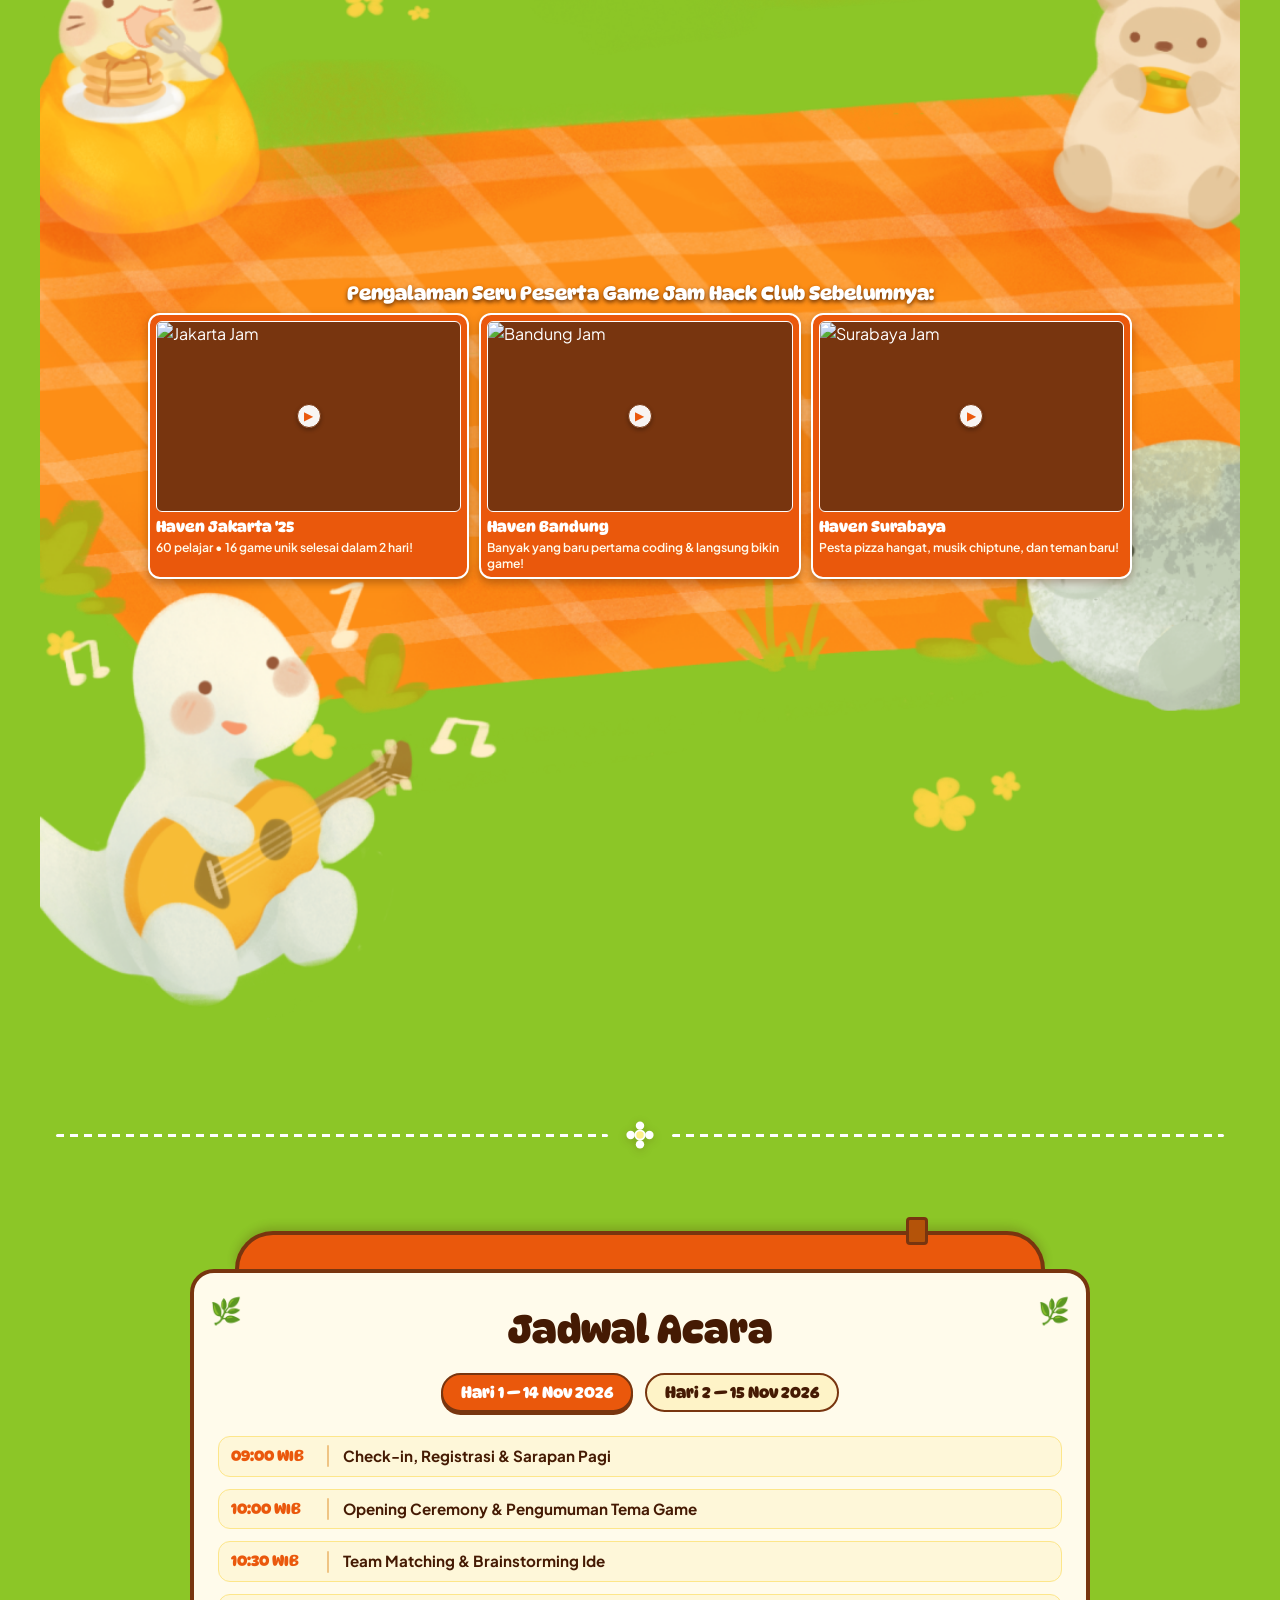
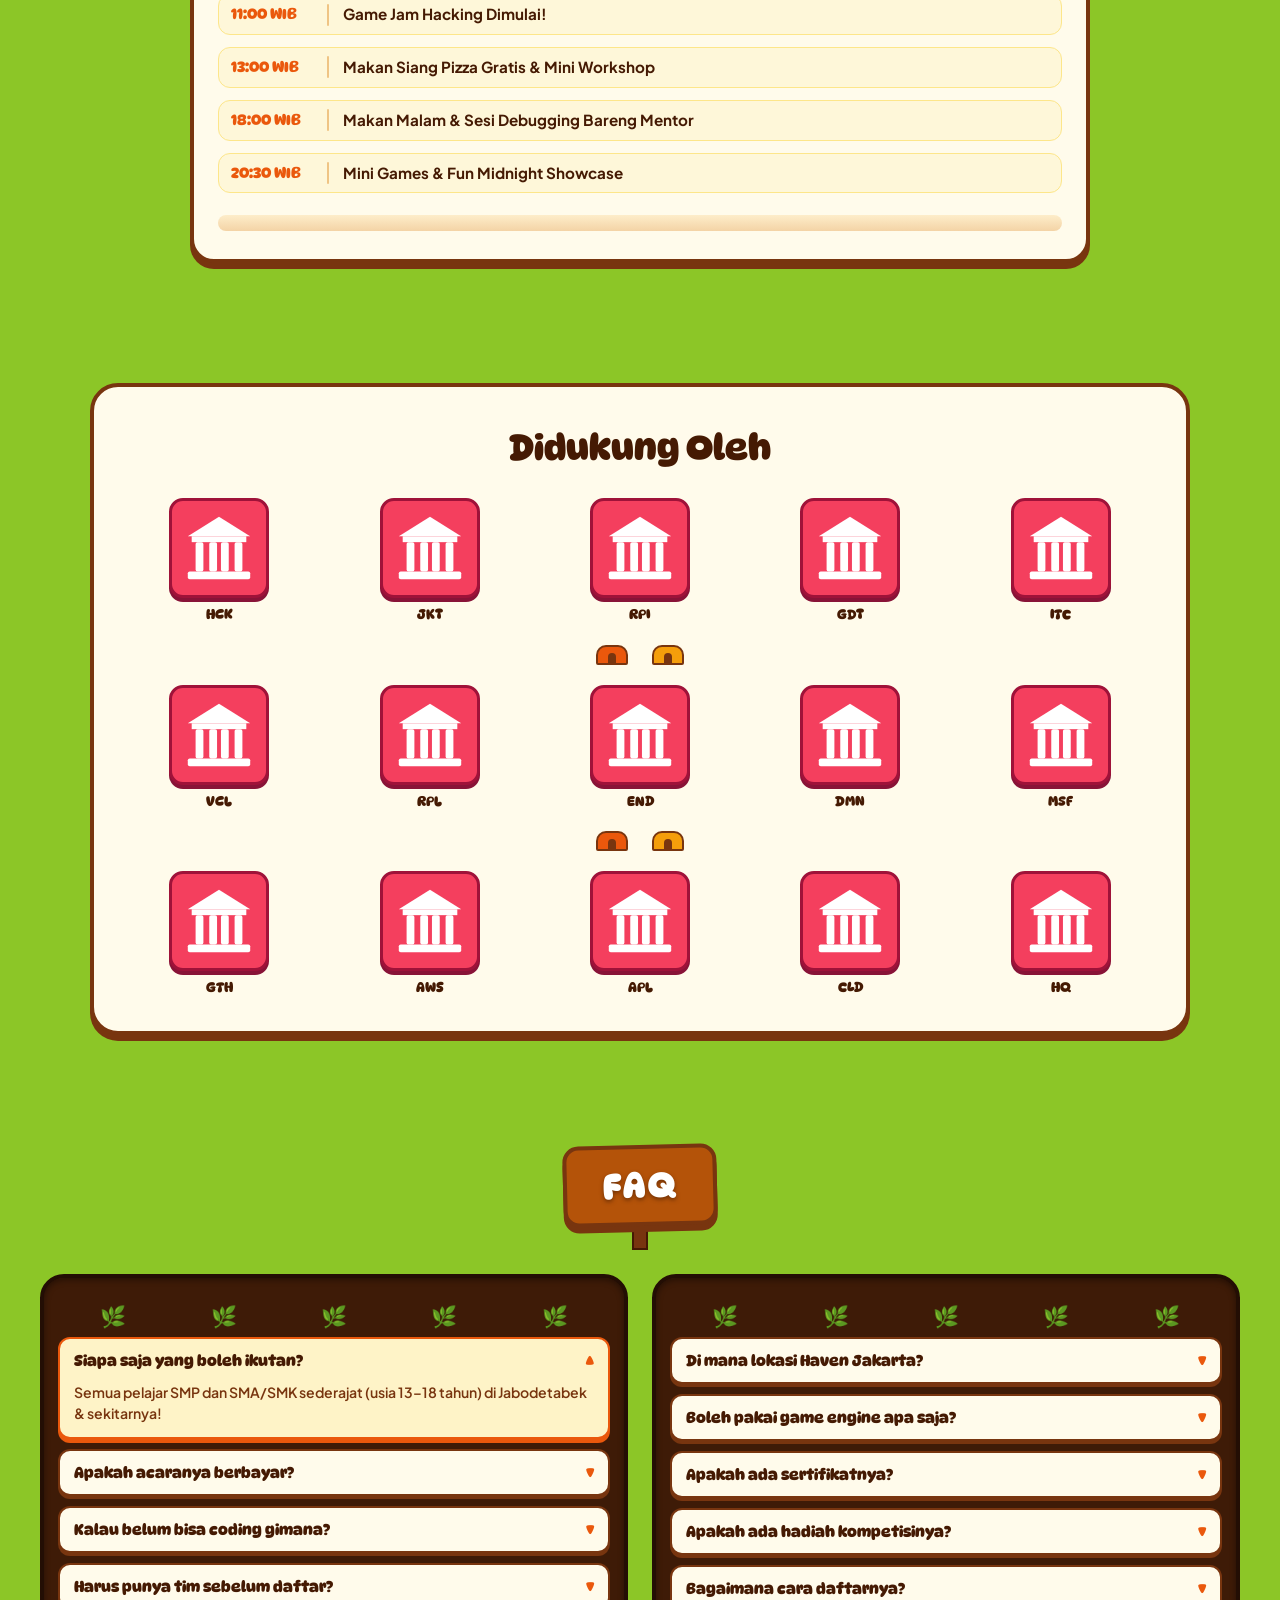
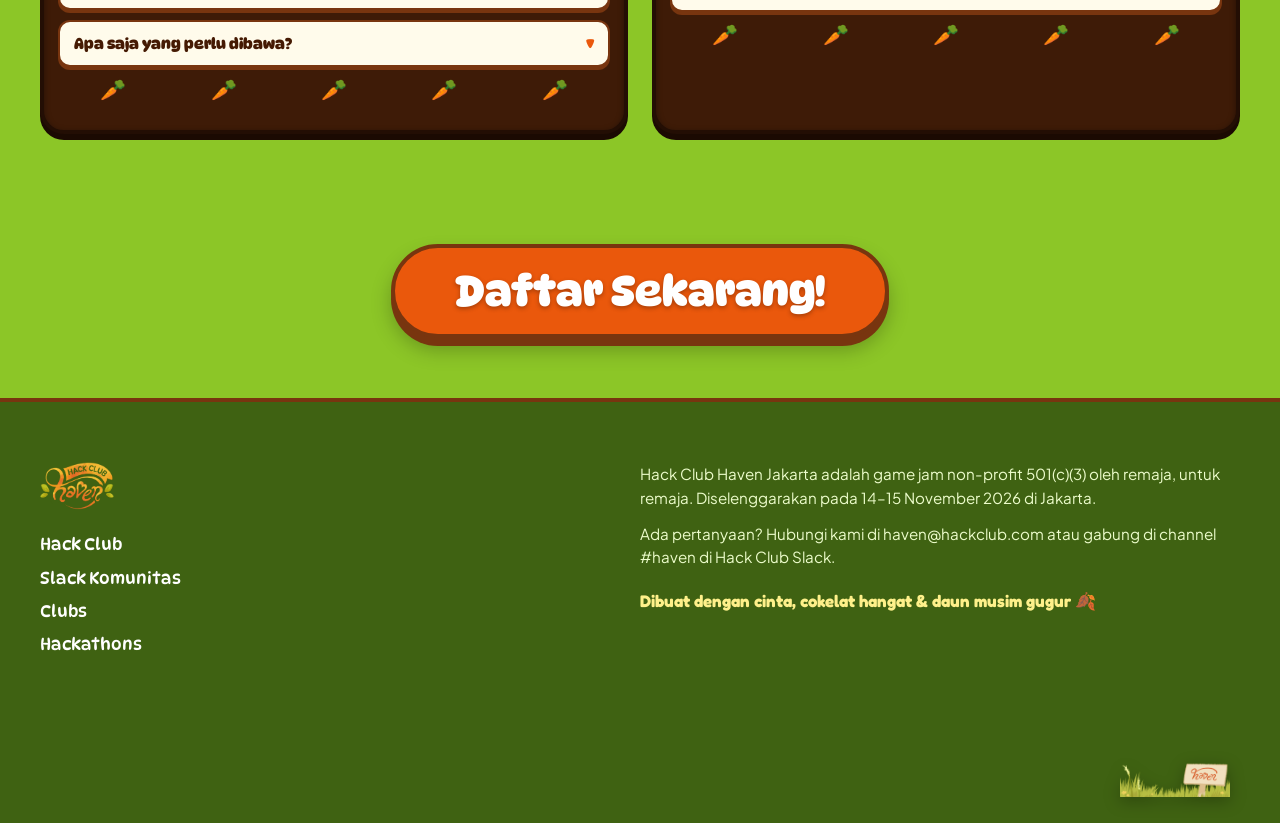
==== commit 48119470: "NOTED : DEPLOYED KE 2 GANTI CONTENT UNTUK NARIK PESERTA HACKATHON" ====
--- a/index.html
+++ b/index.html
@@ -1,8 +1,8 @@
 <!DOCTYPE html>
-<html lang="en">
+<html lang="id">
 <head>
   <meta charset="UTF-8" /><meta name="viewport" content="width=device-width, initial-scale=1.0, viewport-fit=cover" />
-  <title>Haven — Lead a game jam in your city! (Nov 14–15, 2026) | Hack Club</title>
+  <title>Haven Jakarta — Game Jam Seru untuk Pelajar SMP/SMA! (14–15 Nov 2026)</title>
   <link rel="preconnect" href="https://fonts.googleapis.com"><link rel="preconnect" href="https://fonts.gstatic.com" crossorigin>
   <link href="https://fonts.googleapis.com/css2?family=DynaPuff:wght@600;700;800&family=Fredoka:wght@600;700&family=Plus+Jakarta+Sans:wght@600;700;800&display=swap" rel="stylesheet">
   <link rel="stylesheet" href="styles.css" />
@@ -13,26 +13,26 @@
     <header class="top-nav-bar">
       <div class="nav-container">
         <div class="nav-spacer-left" aria-hidden="true"></div>
-        <a href="#hero" class="nav-brand-logo-center" aria-label="Hack Club Haven"><img src="assets/logo.png" alt="Hack Club Haven" class="brand-logo-img white-tint" /></a>
-        <nav class="nav-right-menu" aria-label="Main Navigation"><a href="#about" class="nav-item">Story</a><a href="#schedule" class="nav-item">Schedule</a><a href="#faq" class="nav-item">FAQ</a></nav>
-        <button class="mobile-burger-btn" id="mobileBurger" aria-label="Toggle Menu" aria-expanded="false"><span></span><span></span><span></span></button>
+        <a href="#hero" class="nav-brand-logo-center" aria-label="Hack Club Haven Jakarta"><img src="assets/logo.png" alt="Haven Jakarta" class="brand-logo-img white-tint" /></a>
+        <nav class="nav-right-menu" aria-label="Main Navigation"><a href="#about" class="nav-item">Tentang</a><a href="#schedule" class="nav-item">Jadwal</a><a href="#faq" class="nav-item">FAQ</a></nav>
+        <button class="mobile-burger-btn" id="mobileBurger" aria-label="Menu" aria-expanded="false"><span></span><span></span><span></span></button>
       </div>
-      <nav class="mobile-nav-drawer" id="mobileDrawer"><a href="#about" class="mob-link">Story</a><a href="#how-it-works" class="mob-link">How it Works</a><a href="#schedule" class="mob-link">Schedule (Nov 14–15)</a><a href="#supporters" class="mob-link">Supporters</a><a href="#faq" class="mob-link">FAQ</a><button class="btn-drawer-signup" id="drawerSignupBtn">Sign up! 🚀</button></nav>
+      <nav class="mobile-nav-drawer" id="mobileDrawer"><a href="#about" class="mob-link">Tentang Haven</a><a href="#how-it-works" class="mob-link">Keuntungan</a><a href="#schedule" class="mob-link">Jadwal (14–15 Nov)</a><a href="#supporters" class="mob-link">Supporters</a><a href="#faq" class="mob-link">FAQ</a><button class="btn-drawer-signup" id="drawerSignupBtn">Daftar Sekarang! 🚀</button></nav>
     </header>
 
     <main>
       <section id="hero" class="hero-section">
         <div class="hero-content-wrap">
-          <h1 class="hero-title">Lead a game jam<br>in your city!</h1>
-          <p class="hero-desc">Hack Club is offering micro-grants to high schoolers to lead a game jam on <strong>November 14–15, 2026</strong>.</p>
+          <h1 class="hero-title">Bikin game pertamamu<br>di Haven Jakarta!</h1>
+          <p class="hero-desc">Game jam akhir pekan terbesar untuk pelajar SMP/SMA di Jakarta pada <strong>14–15 November 2026</strong>. 100% Gratis, makanan & merchandise disediakan!</p>
           <form class="hero-email-pill" id="heroEmailForm">
-            <input type="email" placeholder="enter email to sign up" required aria-label="Email address" class="email-input-field" />
-            <button type="submit" class="email-submit-arrow" aria-label="Submit Email"><svg viewBox="0 0 24 24" fill="none" stroke="currentColor" stroke-width="3" stroke-linecap="round" stroke-linejoin="round" width="18" height="18"><line x1="5" y1="12" x2="19" y2="12"></line><polyline points="12 5 19 12 12 19"></polyline></svg></button>
+            <input type="email" placeholder="masukkan email untuk daftar" required aria-label="Email" class="email-input-field" />
+            <button type="submit" class="email-submit-arrow" aria-label="Daftar"><svg viewBox="0 0 24 24" fill="none" stroke="currentColor" stroke-width="3" stroke-linecap="round" stroke-linejoin="round" width="18" height="18"><line x1="5" y1="12" x2="19" y2="12"></line><polyline points="12 5 19 12 12 19"></polyline></svg></button>
           </form>
           <div class="hero-characters-row">
-            <div class="hedgehog-hero-wrapper" aria-hidden="true"><img src="assets/animalcuteHQ.png" alt="Haven Hedgehog" class="hedgehog-hero-img" /></div>
-            <a href="#about" class="learn-more-indicator"><span class="learn-text">learn more</span><span class="down-triangle">▼</span></a>
-            <div class="hero-overview-widget"><div class="widget-top-bar"><span class="widget-title">overview</span><div class="widget-dots"><span></span><span></span></div></div><div class="widget-screen"><button class="pulse-play-icon" aria-label="Play Overview Video"><svg viewBox="0 0 24 24" fill="#ffffff" width="16" height="16"><polygon points="8,5 19,12 8,19" /></svg></button></div></div>
+            <div class="hedgehog-hero-wrapper" aria-hidden="true"><img src="assets/animalcuteHQ.png" alt="Maskot Haven" class="hedgehog-hero-img" /></div>
+            <a href="#about" class="learn-more-indicator"><span class="learn-text">pelajari lebih lanjut</span><span class="down-triangle">▼</span></a>
+            <div class="hero-overview-widget"><div class="widget-top-bar"><span class="widget-title">overview</span><div class="widget-dots"><span></span><span></span></div></div><div class="widget-screen"><button class="pulse-play-icon" aria-label="Video Overview"><svg viewBox="0 0 24 24" fill="#ffffff" width="16" height="16"><polygon points="8,5 19,12 8,19" /></svg></button></div></div>
           </div>
         </div>
         <div class="hero-bottom-divider" aria-hidden="true"></div>
@@ -40,36 +40,36 @@
 
       <section id="about" class="meadow-path-section">
         <div class="roadvillage-stage">
-          <img src="assets/roadvillage.png" alt="Village road and fairytale cottages" class="roadvillage-canvas-img" />
+          <img src="assets/roadvillage.png" alt="Peta petualangan Haven Jakarta" class="roadvillage-canvas-img" />
           <div class="roadvillage-cards-overlay">
-            <article class="path-card card-pos-1"><h2 class="card-heading">What is a game jam?</h2><p class="card-text">A weekend event where you and your friends make a video game together on Nov 14–15, 2026.</p></article>
-            <article class="path-card card-pos-2"><h3 class="card-heading">Learn how to code</h3><div class="thumbnails-trio"><img src="https://images.unsplash.com/photo-1550745165-9bc0b252726f?auto=format&fit=crop&w=300&q=80" alt="Pixel art" /><img src="https://images.unsplash.com/photo-1542751371-adc38448a05e?auto=format&fit=crop&w=300&q=80" alt="Game editor" /><img src="https://images.unsplash.com/photo-1526374965328-7f61d4dc18c5?auto=format&fit=crop&w=300&q=80" alt="Code" /></div><p class="card-text">No experience needed! We'll help you get started with beginner starter kits.</p></article>
-            <article class="path-card card-pos-3"><h3 class="card-heading">Free Pizza and Swag!</h3><div class="thumbnails-trio"><img src="https://images.unsplash.com/photo-1513104890138-7c749659a591?auto=format&fit=crop&w=300&q=80" alt="Pizza" /><img src="https://images.unsplash.com/photo-1588196749597-9ff075ee6b5b?auto=format&fit=crop&w=300&q=80" alt="Pins" /><img src="https://images.unsplash.com/photo-1550751827-4bd374c3f58b?auto=format&fit=crop&w=300&q=80" alt="Swag" /></div><p class="card-text">Hack Club will send you a grant to buy pizza, snacks, and prizes.</p></article>
+            <article class="path-card card-pos-1"><h2 class="card-heading">Apa itu Haven Jakarta?</h2><p class="card-text">Event 2 hari di mana kamu bareng teman-teman kolaborasi bikin video game seru dari nol pada 14–15 November 2026.</p></article>
+            <article class="path-card card-pos-2"><h3 class="card-heading">Ga Bisa Coding? Aman!</h3><div class="thumbnails-trio"><img src="https://images.unsplash.com/photo-1550745165-9bc0b252726f?auto=format&fit=crop&w=300&q=80" alt="Pixel art" /><img src="https://images.unsplash.com/photo-1542751371-adc38448a05e?auto=format&fit=crop&w=300&q=80" alt="Game editor" /><img src="https://images.unsplash.com/photo-1526374965328-7f61d4dc18c5?auto=format&fit=crop&w=300&q=80" alt="Code" /></div><p class="card-text">Ada workshop pemula & mentor ramah! Game butuh ilustrator, sound designer, desainer level, dan penulis cerita.</p></article>
+            <article class="path-card card-pos-3"><h3 class="card-heading">Pizza Gratis & Swag Keren!</h3><div class="thumbnails-trio"><img src="https://images.unsplash.com/photo-1513104890138-7c749659a591?auto=format&fit=crop&w=300&q=80" alt="Pizza" /><img src="https://images.unsplash.com/photo-1588196749597-9ff075ee6b5b?auto=format&fit=crop&w=300&q=80" alt="Pins" /><img src="https://images.unsplash.com/photo-1550751827-4bd374c3f58b?auto=format&fit=crop&w=300&q=80" alt="Swag" /></div><p class="card-text">Semua peserta dapat makan siang pizza gratis, snack lezat, stiker laptop, kaos, dan pin enamel Haven eksklusif!</p></article>
           </div>
         </div>
       </section>
 
       <section id="how-it-works" class="organizer-steps-section">
         <div class="steps-container">
-          <div class="steps-heading-banner"><h2 class="steps-banner-text">How to organize a game jam this November 14–15, 2026:</h2></div>
+          <div class="steps-heading-banner"><h2 class="steps-banner-text">4 Alasan Seru Ikutan Haven Jakarta (14–15 November 2026):</h2></div>
           <div class="steps-cards-row">
-            <div class="step-box"><span class="step-num">1</span><h3 class="step-label">Free grant</h3><div class="step-img-frame"><img src="https://images.unsplash.com/photo-1523240795612-9a054b0db644?auto=format&fit=crop&w=400&q=80" alt="Grant" /></div><p class="step-info">$250–$500 micro-grant for food & supplies.</p></div>
-            <div class="step-box"><span class="step-num">2</span><h3 class="step-label">Venue help</h3><div class="step-img-frame"><img src="https://images.unsplash.com/photo-1517048676732-d65bc937f952?auto=format&fit=crop&w=400&q=80" alt="Venue" /></div><p class="step-info">We help you find a free venue in your city.</p></div>
-            <div class="step-box"><span class="step-num">3</span><h3 class="step-label">Free swag</h3><div class="step-img-frame"><img src="https://images.unsplash.com/photo-1618005182384-a83a8bd57fbe?auto=format&fit=crop&w=400&q=80" alt="Swag" /></div><p class="step-info">Stickers, posters, and patches shipped to you.</p></div>
-            <div class="step-box"><span class="step-num">4</span><h3 class="step-label">Mentorship</h3><div class="step-img-frame"><img src="https://images.unsplash.com/photo-1531497865144-0464ef8fb9a9?auto=format&fit=crop&w=400&q=80" alt="Mentorship" /></div><p class="step-info">24/7 help from past game jam organizers.</p></div>
+            <div class="step-box"><span class="step-num">1</span><h3 class="step-label">100% Gratis</h3><div class="step-img-frame"><img src="https://images.unsplash.com/photo-1523240795612-9a054b0db644?auto=format&fit=crop&w=400&q=80" alt="Gratis" /></div><p class="step-info">Tanpa pungutan biaya. Makanan, minuman, dan internet cepat disediakan.</p></div>
+            <div class="step-box"><span class="step-num">2</span><h3 class="step-label">Tempat Keren</h3><div class="step-img-frame"><img src="https://images.unsplash.com/photo-1517048676732-d65bc937f952?auto=format&fit=crop&w=400&q=80" alt="Venue" /></div><p class="step-info">Ruang kreatif nyaman ber-AC di pusat Jakarta dengan suasana santai.</p></div>
+            <div class="step-box"><span class="step-num">3</span><h3 class="step-label">Swag & Hadiah</h3><div class="step-img-frame"><img src="https://images.unsplash.com/photo-1618005182384-a83a8bd57fbe?auto=format&fit=crop&w=400&q=80" alt="Hadiah" /></div><p class="step-info">Merchandise limited edition & sertifikat resmi Hack Club untuk portofoliomu.</p></div>
+            <div class="step-box"><span class="step-num">4</span><h3 class="step-label">Bimbingan Mentor</h3><div class="step-img-frame"><img src="https://images.unsplash.com/photo-1531497865144-0464ef8fb9a9?auto=format&fit=crop&w=400&q=80" alt="Mentor" /></div><p class="step-info">Dibantu langsung oleh developer game dan komunitas Hack Club berpengalaman.</p></div>
           </div>
         </div>
       </section>
 
       <section id="past-jams" class="picnic-meadow-section">
         <div class="picnic-canvas-wrap">
-          <img src="assets/animalkumpul.png" alt="Haven community picnic with animal friends" class="picnic-base-img" />
+          <img src="assets/animalkumpul.png" alt="Komunitas Haven Jakarta" class="picnic-base-img" />
           <div class="picnic-blanket-content">
-            <h2 class="blanket-title">Hear what organizers have to say about hosting a game jam in their city:</h2>
+            <h2 class="blanket-title">Pengalaman Seru Peserta Game Jam Hack Club Sebelumnya:</h2>
             <div class="blanket-cards-grid">
-              <div class="blanket-video-card"><div class="video-preview-wrapper"><img src="https://images.unsplash.com/photo-1511512578047-dfb367046420?auto=format&fit=crop&w=400&q=80" alt="San Francisco Game Jam" /><button class="blanket-play-btn" aria-label="Play video">▶</button></div><h4 class="video-card-city">San Francisco</h4><p class="video-card-desc">40 high schoolers • 12 games shipped in 12 hours!</p></div>
-              <div class="blanket-video-card"><div class="video-preview-wrapper"><img src="https://images.unsplash.com/photo-1542751371-adc38448a05e?auto=format&fit=crop&w=400&q=80" alt="New Delhi Game Jam" /><button class="blanket-play-btn" aria-label="Play video">▶</button></div><h4 class="video-card-city">New Delhi</h4><p class="video-card-desc">60 first-time hackers • hosted at a makerspace!</p></div>
-              <div class="blanket-video-card"><div class="video-preview-wrapper"><img src="https://images.unsplash.com/photo-1522071820081-009f0129c71c?auto=format&fit=crop&w=400&q=80" alt="Toronto Game Jam" /><button class="blanket-play-btn" aria-label="Play video">▶</button></div><h4 class="video-card-city">Toronto</h4><p class="video-card-desc">35 teenagers • live chiptune soundtrack & prizes!</p></div>
+              <div class="blanket-video-card"><div class="video-preview-wrapper"><img src="https://images.unsplash.com/photo-1511512578047-dfb367046420?auto=format&fit=crop&w=400&q=80" alt="Jakarta Jam" /><button class="blanket-play-btn" aria-label="Play">▶</button></div><h4 class="video-card-city">Haven Jakarta '25</h4><p class="video-card-desc">60 pelajar • 16 game unik selesai dalam 2 hari!</p></div>
+              <div class="blanket-video-card"><div class="video-preview-wrapper"><img src="https://images.unsplash.com/photo-1542751371-adc38448a05e?auto=format&fit=crop&w=400&q=80" alt="Bandung Jam" /><button class="blanket-play-btn" aria-label="Play">▶</button></div><h4 class="video-card-city">Haven Bandung</h4><p class="video-card-desc">Banyak yang baru pertama coding & langsung bikin game!</p></div>
+              <div class="blanket-video-card"><div class="video-preview-wrapper"><img src="https://images.unsplash.com/photo-1522071820081-009f0129c71c?auto=format&fit=crop&w=400&q=80" alt="Surabaya Jam" /><button class="blanket-play-btn" aria-label="Play">▶</button></div><h4 class="video-card-city">Haven Surabaya</h4><p class="video-card-desc">Pesta pizza hangat, musik chiptune, dan teman baru!</p></div>
             </div>
           </div>
         </div>
@@ -81,10 +81,10 @@
           <div class="schedule-cottage-roof" aria-hidden="true"><div class="roof-shape"></div><div class="roof-chimney"></div></div>
           <div class="schedule-wood-frame">
             <div class="frame-leaves-left" aria-hidden="true">🌿</div><div class="frame-leaves-right" aria-hidden="true">🌿</div>
-            <h2 class="schedule-title">Schedule</h2>
+            <h2 class="schedule-title">Jadwal Acara</h2>
             <div class="schedule-tab-header">
-              <button class="day-tab-pill active" data-day="day1">Day 1 — Nov 14, 2026</button>
-              <button class="day-tab-pill" data-day="day2">Day 2 — Nov 15, 2026</button>
+              <button class="day-tab-pill active" data-day="day1">Hari 1 — 14 Nov 2026</button>
+              <button class="day-tab-pill" data-day="day2">Hari 2 — 15 Nov 2026</button>
             </div>
             <div class="schedule-board" id="scheduleBoard"></div>
           </div>
@@ -94,11 +94,11 @@
       <section id="supporters" class="supporters-block-section">
         <div class="supporters-container">
           <div class="supporters-panel">
-            <h3 class="supporters-heading">Supporters</h3>
+            <h3 class="supporters-heading">Didukung Oleh</h3>
             <svg style="display:none;"><defs><g id="t-ico"><polygon points="20,4 4,14 36,14" fill="#fff"/><rect x="6" y="14" width="28" height="3" fill="#fff"/><rect x="8" y="17" width="4" height="15" rx="1" fill="#fff"/><rect x="15" y="17" width="4" height="15" rx="1" fill="#fff"/><rect x="21" y="17" width="4" height="15" rx="1" fill="#fff"/><rect x="28" y="17" width="4" height="15" rx="1" fill="#fff"/><rect x="4" y="32" width="32" height="4" rx="1" fill="#fff"/></g></defs></svg>
             <div class="stamps-section-flow">
               <div class="stamps-row">
-                <div class="stamp-box"><div class="stamp-pink-card"><svg class="stamp-icon" viewBox="0 0 40 40"><use href="#t-ico"/></svg></div><span class="stamp-lbl">HCK</span></div><div class="stamp-box"><div class="stamp-pink-card"><svg class="stamp-icon" viewBox="0 0 40 40"><use href="#t-ico"/></svg></div><span class="stamp-lbl">FGM</span></div><div class="stamp-box"><div class="stamp-pink-card"><svg class="stamp-icon" viewBox="0 0 40 40"><use href="#t-ico"/></svg></div><span class="stamp-lbl">RPI</span></div><div class="stamp-box"><div class="stamp-pink-card"><svg class="stamp-icon" viewBox="0 0 40 40"><use href="#t-ico"/></svg></div><span class="stamp-lbl">GDT</span></div><div class="stamp-box"><div class="stamp-pink-card"><svg class="stamp-icon" viewBox="0 0 40 40"><use href="#t-ico"/></svg></div><span class="stamp-lbl">ITC</span></div>
+                <div class="stamp-box"><div class="stamp-pink-card"><svg class="stamp-icon" viewBox="0 0 40 40"><use href="#t-ico"/></svg></div><span class="stamp-lbl">HCK</span></div><div class="stamp-box"><div class="stamp-pink-card"><svg class="stamp-icon" viewBox="0 0 40 40"><use href="#t-ico"/></svg></div><span class="stamp-lbl">JKT</span></div><div class="stamp-box"><div class="stamp-pink-card"><svg class="stamp-icon" viewBox="0 0 40 40"><use href="#t-ico"/></svg></div><span class="stamp-lbl">RPI</span></div><div class="stamp-box"><div class="stamp-pink-card"><svg class="stamp-icon" viewBox="0 0 40 40"><use href="#t-ico"/></svg></div><span class="stamp-lbl">GDT</span></div><div class="stamp-box"><div class="stamp-pink-card"><svg class="stamp-icon" viewBox="0 0 40 40"><use href="#t-ico"/></svg></div><span class="stamp-lbl">ITC</span></div>
               </div>
               <div class="stamp-divider-houses" aria-hidden="true"><div class="divider-cottage"></div><div class="divider-cottage alt"></div></div>
               <div class="stamps-row">
@@ -120,22 +120,22 @@
             <div class="furrow-bed-col">
               <div class="carrot-tops-row" aria-hidden="true"><span>🌿</span><span>🌿</span><span>🌿</span><span>🌿</span><span>🌿</span></div>
               <div class="faq-soil-column">
-                <div class="faq-wood-panel active"><button class="faq-panel-btn" aria-expanded="true"><span>Who can lead a game jam?</span><span class="faq-arrow">▼</span></button><div class="faq-panel-drawer"><p>Any high school student (ages 13–18)! No prior event or coding experience required.</p></div></div>
-                <div class="faq-wood-panel"><button class="faq-panel-btn" aria-expanded="false"><span>What is a game jam?</span><span class="faq-arrow">▼</span></button><div class="faq-panel-drawer"><p>A fun weekend gathering where teens team up to build and share original playable games.</p></div></div>
-                <div class="faq-wood-panel"><button class="faq-panel-btn" aria-expanded="false"><span>Do I have to know how to code?</span><span class="faq-arrow">▼</span></button><div class="faq-panel-drawer"><p>Not at all! Jams need artists, writers, musicians, and designers. We provide beginner tools.</p></div></div>
-                <div class="faq-wood-panel"><button class="faq-panel-btn" aria-expanded="false"><span>How does the grant work?</span><span class="faq-arrow">▼</span></button><div class="faq-panel-drawer"><p>We provide $250 to $500 for pizza, snacks, and prizes on November 14–15, 2026. 100% free.</p></div></div>
-                <div class="faq-wood-panel"><button class="faq-panel-btn" aria-expanded="false"><span>What if I don't have a team?</span><span class="faq-arrow">▼</span></button><div class="faq-panel-drawer"><p>Most attendees come solo! We host team matching circles so everyone finds friends.</p></div></div>
+                <div class="faq-wood-panel active"><button class="faq-panel-btn" aria-expanded="true"><span>Siapa saja yang boleh ikutan?</span><span class="faq-arrow">▼</span></button><div class="faq-panel-drawer"><p>Semua pelajar SMP dan SMA/SMK sederajat (usia 13–18 tahun) di Jabodetabek & sekitarnya!</p></div></div>
+                <div class="faq-wood-panel"><button class="faq-panel-btn" aria-expanded="false"><span>Apakah acaranya berbayar?</span><span class="faq-arrow">▼</span></button><div class="faq-panel-drawer"><p>100% Gratis! Makanan, snack pizza, stiker, dan fasilitas ditanggung oleh Hack Club.</p></div></div>
+                <div class="faq-wood-panel"><button class="faq-panel-btn" aria-expanded="false"><span>Kalau belum bisa coding gimana?</span><span class="faq-arrow">▼</span></button><div class="faq-panel-drawer"><p>Sangat boleh! Game butuh desainer grafis, pixel art, sound efek, cerita, dan tester. Ada mentor yang siap bantu.</p></div></div>
+                <div class="faq-wood-panel"><button class="faq-panel-btn" aria-expanded="false"><span>Harus punya tim sebelum daftar?</span><span class="faq-arrow">▼</span></button><div class="faq-panel-drawer"><p>Nggak harus! Di awal acara ada sesi team matching biar kamu bisa kenalan dan bikin tim baru bareng teman lain.</p></div></div>
+                <div class="faq-wood-panel"><button class="faq-panel-btn" aria-expanded="false"><span>Apa saja yang perlu dibawa?</span><span class="faq-arrow">▼</span></button><div class="faq-panel-drawer"><p>Cukup bawa laptop, charger, dan semangat belajar bikin game seru!</p></div></div>
               </div>
               <div class="planted-carrots-row" aria-hidden="true"><span>🥕</span><span>🥕</span><span>🥕</span><span>🥕</span><span>🥕</span></div>
             </div>
             <div class="furrow-bed-col">
               <div class="carrot-tops-row" aria-hidden="true"><span>🌿</span><span>🌿</span><span>🌿</span><span>🌿</span><span>🌿</span></div>
               <div class="faq-soil-column">
-                <div class="faq-wood-panel"><button class="faq-panel-btn" aria-expanded="false"><span>Where can I host the event?</span><span class="faq-arrow">▼</span></button><div class="faq-panel-drawer"><p>Public libraries, school computer labs, or community centers. We help you book for free.</p></div></div>
-                <div class="faq-wood-panel"><button class="faq-panel-btn" aria-expanded="false"><span>Can I organize with a co-lead?</span><span class="faq-arrow">▼</span></button><div class="faq-panel-drawer"><p>Yes, absolutely! Having a friend co-organize makes planning and running even more fun.</p></div></div>
-                <div class="faq-wood-panel"><button class="faq-panel-btn" aria-expanded="false"><span>What if only a few show up?</span><span class="faq-arrow">▼</span></button><div class="faq-panel-drawer"><p>Even 8 to 15 people makes for an unforgettable game jam with close connections!</p></div></div>
-                <div class="faq-wood-panel"><button class="faq-panel-btn" aria-expanded="false"><span>How do I get attendees?</span><span class="faq-arrow">▼</span></button><div class="faq-panel-drawer"><p>We ship you custom posters, social stickers, and guides on announcing at school.</p></div></div>
-                <div class="faq-wood-panel"><button class="faq-panel-btn" aria-expanded="false"><span>Is Hack Club really free?</span><span class="faq-arrow">▼</span></button><div class="faq-panel-drawer"><p>Yes, 100% free! Hack Club is a registered 501(c)(3) nonprofit by teens, for teens.</p></div></div>
+                <div class="faq-wood-panel"><button class="faq-panel-btn" aria-expanded="false"><span>Di mana lokasi Haven Jakarta?</span><span class="faq-arrow">▼</span></button><div class="faq-panel-drawer"><p>Venue strategis di Jakarta. Lokasi presisi dan petunjuk transportasi akan dikirimkan ke email terdaftar.</p></div></div>
+                <div class="faq-wood-panel"><button class="faq-panel-btn" aria-expanded="false"><span>Boleh pakai game engine apa saja?</span><span class="faq-arrow">▼</span></button><div class="faq-panel-drawer"><p>Bebas! Boleh pakai Godot, Unity, Scratch, Construct, Web/JS, Python/Pygame, atau engine lainnya.</p></div></div>
+                <div class="faq-wood-panel"><button class="faq-panel-btn" aria-expanded="false"><span>Apakah ada sertifikatnya?</span><span class="faq-arrow">▼</span></button><div class="faq-panel-drawer"><p>Pasti! Semua peserta yang hadir dan submit game akan mendapatkan sertifikat resmi Hack Club.</p></div></div>
+                <div class="faq-wood-panel"><button class="faq-panel-btn" aria-expanded="false"><span>Apakah ada hadiah kompetisinya?</span><span class="faq-arrow">▼</span></button><div class="faq-panel-drawer"><p>Ada! Terdapat voting karya game terfavorit, terunik, dan hadiah menarik dari para sponsor.</p></div></div>
+                <div class="faq-wood-panel"><button class="faq-panel-btn" aria-expanded="false"><span>Bagaimana cara daftarnya?</span><span class="faq-arrow">▼</span></button><div class="faq-panel-drawer"><p>Klik tombol "Daftar Sekarang!" di bawah dan isi formulir singkat. Kuota peserta terbatas!</p></div></div>
               </div>
               <div class="planted-carrots-row" aria-hidden="true"><span>🥕</span><span>🥕</span><span>🥕</span><span>🥕</span><span>🥕</span></div>
             </div>
@@ -143,39 +143,39 @@
         </div>
       </section>
 
-      <section class="giant-cta-section"><div class="cta-button-center"><button class="btn-giant-orange-pill" id="openMainModal">Sign up!</button></div></section>
+      <section class="giant-cta-section"><div class="cta-button-center"><button class="btn-giant-orange-pill" id="openMainModal">Daftar Sekarang!</button></div></section>
     </main>
 
     <footer class="storybook-footer">
       <div class="footer-layout">
         <div class="footer-left-col">
-          <a href="#hero" class="footer-logo-link"><img src="assets/logo.png" alt="Hack Club Haven Logo" class="footer-logo-img white-tint" /></a>
-          <ul class="footer-links-vertical"><li><a href="https://hackclub.com" target="_blank" rel="noopener noreferrer">Hack Club</a></li><li><a href="https://hackclub.com/slack" target="_blank" rel="noopener noreferrer">Slack</a></li><li><a href="https://hackclub.com/clubs" target="_blank" rel="noopener noreferrer">Clubs</a></li><li><a href="https://hackathons.hackclub.com" target="_blank" rel="noopener noreferrer">Hackathons</a></li></ul>
+          <a href="#hero" class="footer-logo-link"><img src="assets/logo.png" alt="Haven Jakarta Logo" class="footer-logo-img white-tint" /></a>
+          <ul class="footer-links-vertical"><li><a href="https://hackclub.com" target="_blank" rel="noopener noreferrer">Hack Club</a></li><li><a href="https://hackclub.com/slack" target="_blank" rel="noopener noreferrer">Slack Komunitas</a></li><li><a href="https://hackclub.com/clubs" target="_blank" rel="noopener noreferrer">Clubs</a></li><li><a href="https://hackathons.hackclub.com" target="_blank" rel="noopener noreferrer">Hackathons</a></li></ul>
         </div>
         <div class="footer-right-col">
-          <p class="footer-p">Hack Club is an open-source 501(c)(3) nonprofit network of high school coding clubs. Haven game jams will take place on November 14–15, 2026.</p>
-          <p class="footer-p">Questions? Reach out anytime at haven@hackclub.com or join #haven on Hack Club Slack.</p>
-          <p class="footer-tagline">Built with love, warm cocoa & autumn leaves 🍂</p>
+          <p class="footer-p">Hack Club Haven Jakarta adalah game jam non-profit 501(c)(3) oleh remaja, untuk remaja. Diselenggarakan pada 14–15 November 2026 di Jakarta.</p>
+          <p class="footer-p">Ada pertanyaan? Hubungi kami di haven@hackclub.com atau gabung di channel #haven di Hack Club Slack.</p>
+          <p class="footer-tagline">Dibuat dengan cinta, cokelat hangat & daun musim gugur 🍂</p>
         </div>
       </div>
-      <div class="footer-grass-trim" aria-hidden="true"><img src="assets/plang.png" alt="Haven signboard" class="footer-plang-img" /></div>
+      <div class="footer-grass-trim" aria-hidden="true"><img src="assets/plang.png" alt="Papan Haven" class="footer-plang-img" /></div>
     </footer>
   </div>
 
   <div class="modal-backdrop" id="signupModal" role="dialog" aria-modal="true" aria-labelledby="modalTitle" hidden>
     <div class="modal-story-card">
-      <button class="modal-close-btn" id="closeSignupModal" aria-label="Close form">&times;</button>
+      <button class="modal-close-btn" id="closeSignupModal" aria-label="Tutup form">&times;</button>
       <div class="modal-header-block">
-        <span class="modal-kicker-tag">🍂 LEAD A GAME JAM — NOV 14–15, 2026</span>
-        <h3 class="modal-title" id="modalTitle">Get Your Free Micro-Grant!</h3>
-        <p class="modal-intro">Join us on November 14–15, 2026. Tell us where you'd like to host your game jam:</p>
+        <span class="modal-kicker-tag">🍂 HAVEN JAKARTA — 14–15 NOVEMBER 2026</span>
+        <h3 class="modal-title" id="modalTitle">Daftar Peserta Haven Jakarta!</h3>
+        <p class="modal-intro">Amankan slotmu untuk game jam 14–15 November 2026 di Jakarta. 100% Gratis makanan & merchandise!</p>
       </div>
       <form class="modal-form-fields" id="leadJamForm">
-        <div class="field-item"><label for="leadName">Your Name</label><input type="text" id="leadName" placeholder="e.g. Maya Lin" required /></div>
-        <div class="field-item"><label for="leadEmail">Your Email</label><input type="email" id="leadEmail" placeholder="maya@example.com" required /></div>
-        <div class="field-item"><label for="leadCity">Your City & Country</label><input type="text" id="leadCity" placeholder="e.g. Jakarta, Indonesia" required /></div>
-        <div class="field-item"><label for="leadRole">Are you a high school student?</label><select id="leadRole" required><option value="yes">Yes, I am a high school student (under 19)</option><option value="middle">Yes, I am in middle school</option><option value="mentor">I am an adult mentor / teacher</option></select></div>
-        <button type="submit" class="btn-submit-modal">Send Me The Grant Toolkit 🚀</button>
+        <div class="field-item"><label for="leadName">Nama Lengkap</label><input type="text" id="leadName" placeholder="Contoh: Budi Santoso" required /></div>
+        <div class="field-item"><label for="leadEmail">Alamat Email</label><input type="email" id="leadEmail" placeholder="budi@example.com" required /></div>
+        <div class="field-item"><label for="leadCity">Asal Sekolah & Kota</label><input type="text" id="leadCity" placeholder="Contoh: SMAN 8 Jakarta" required /></div>
+        <div class="field-item"><label for="leadRole">Role Pilihanmu</label><select id="leadRole" required><option value="programmer">Programmer / Coder</option><option value="artist">Pixel Artist / Illustrator</option><option value="music">Music & Sound Designer</option><option value="beginner">Pemula Ingin Belajar dari Nol</option></select></div>
+        <button type="submit" class="btn-submit-modal">Kirim Pendaftaran 🚀</button>
       </form>
     </div>
   </div>
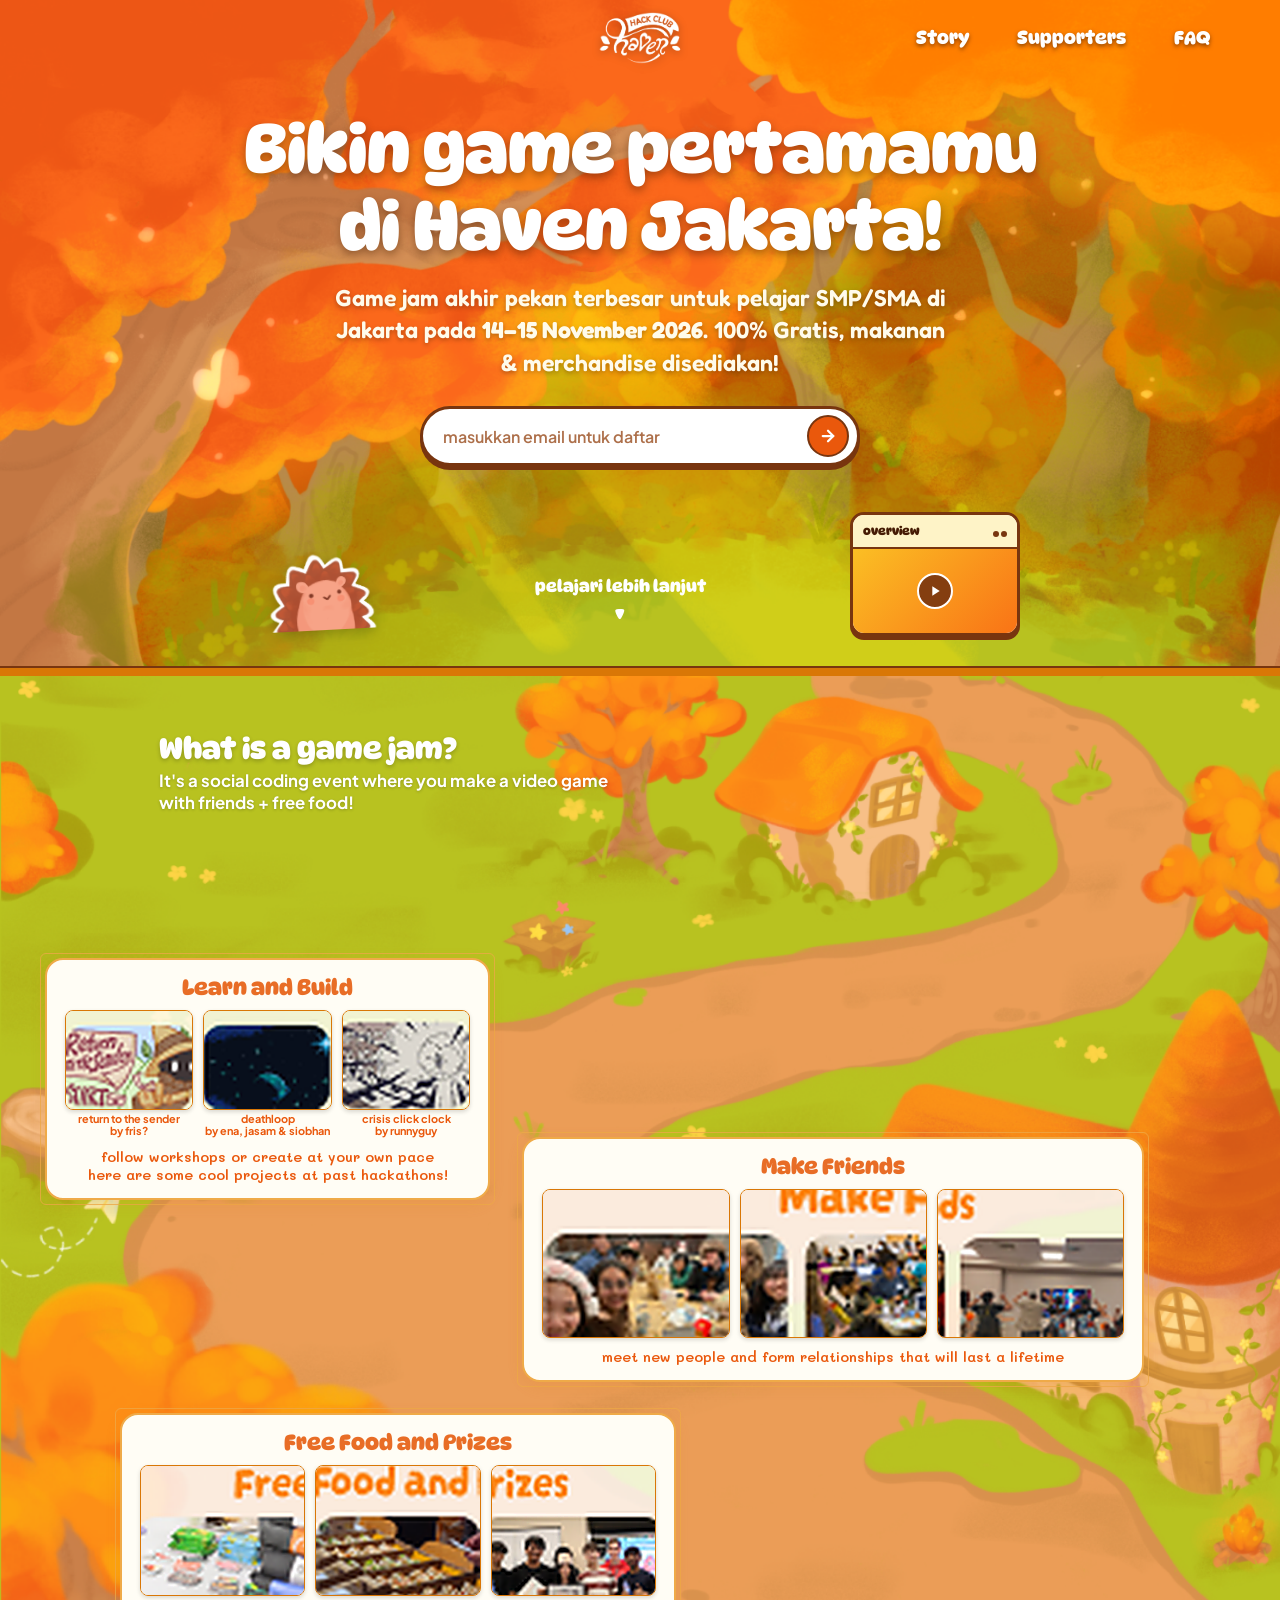
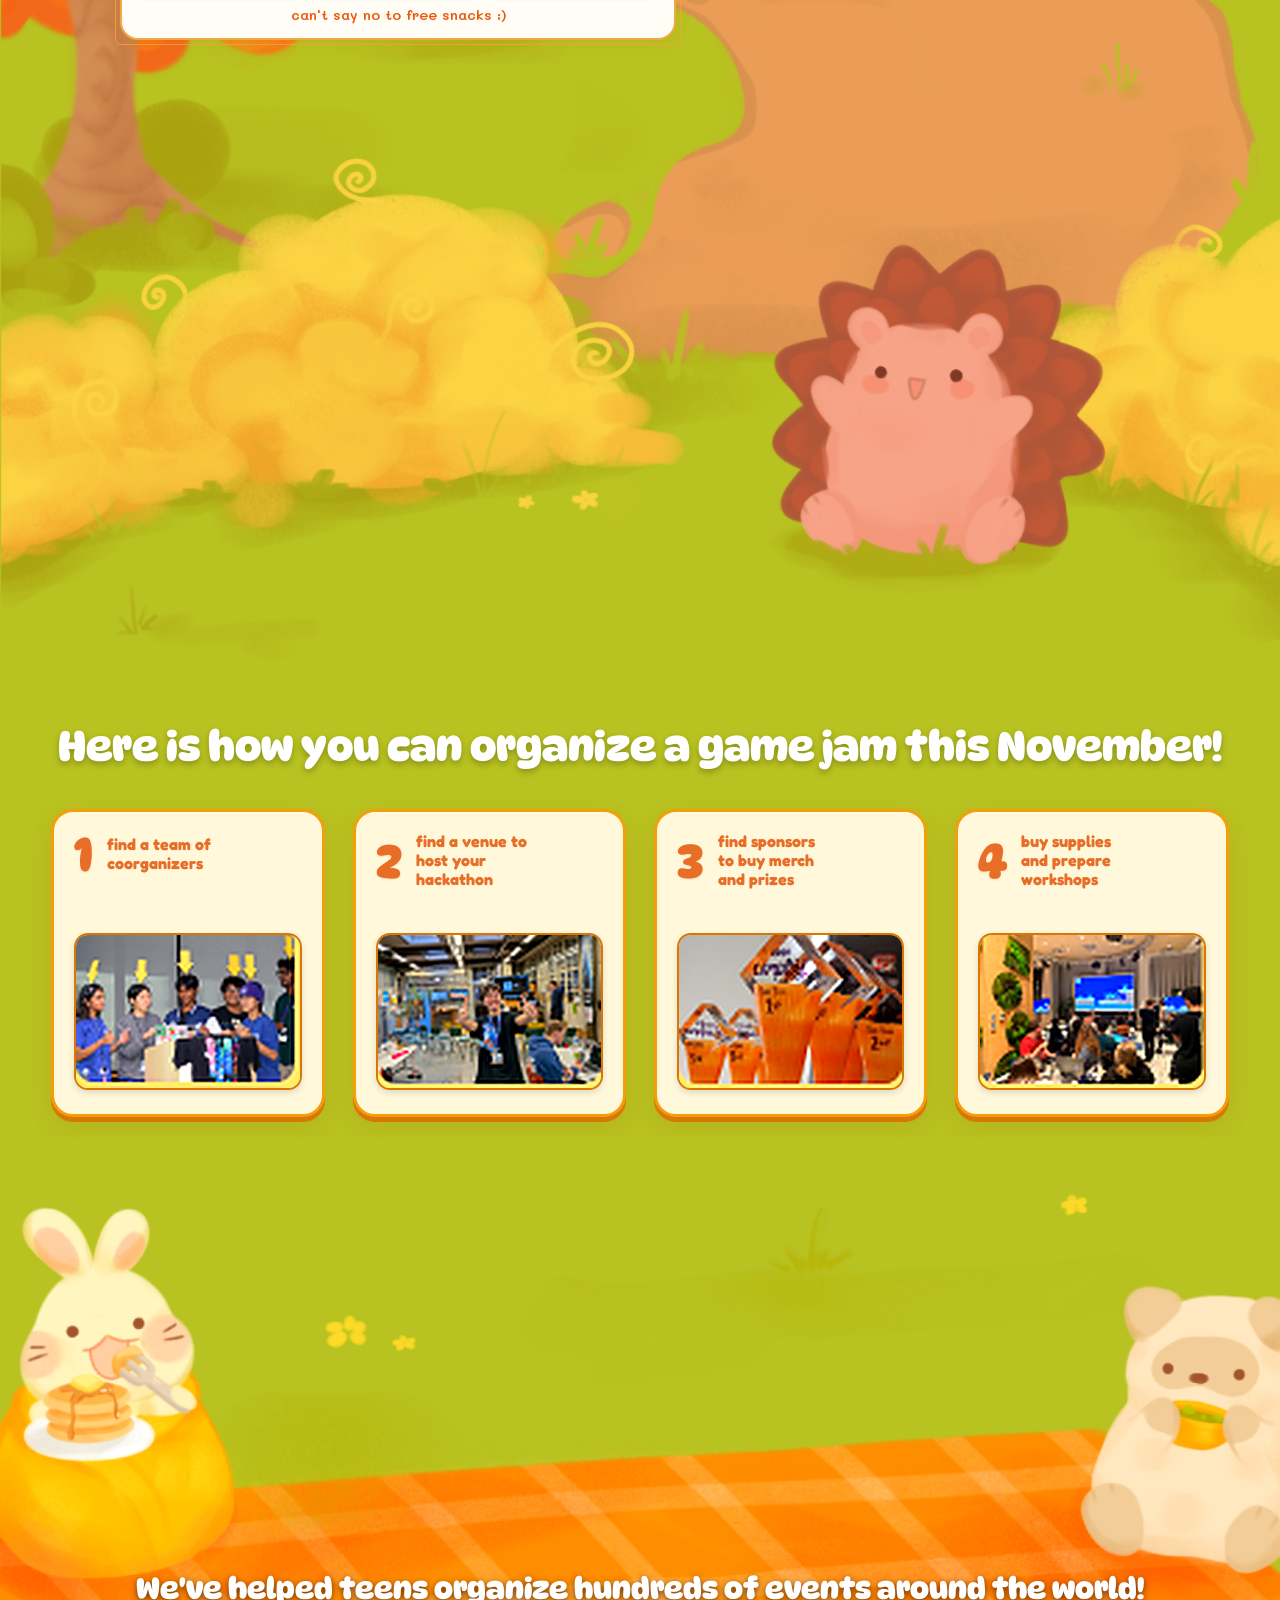
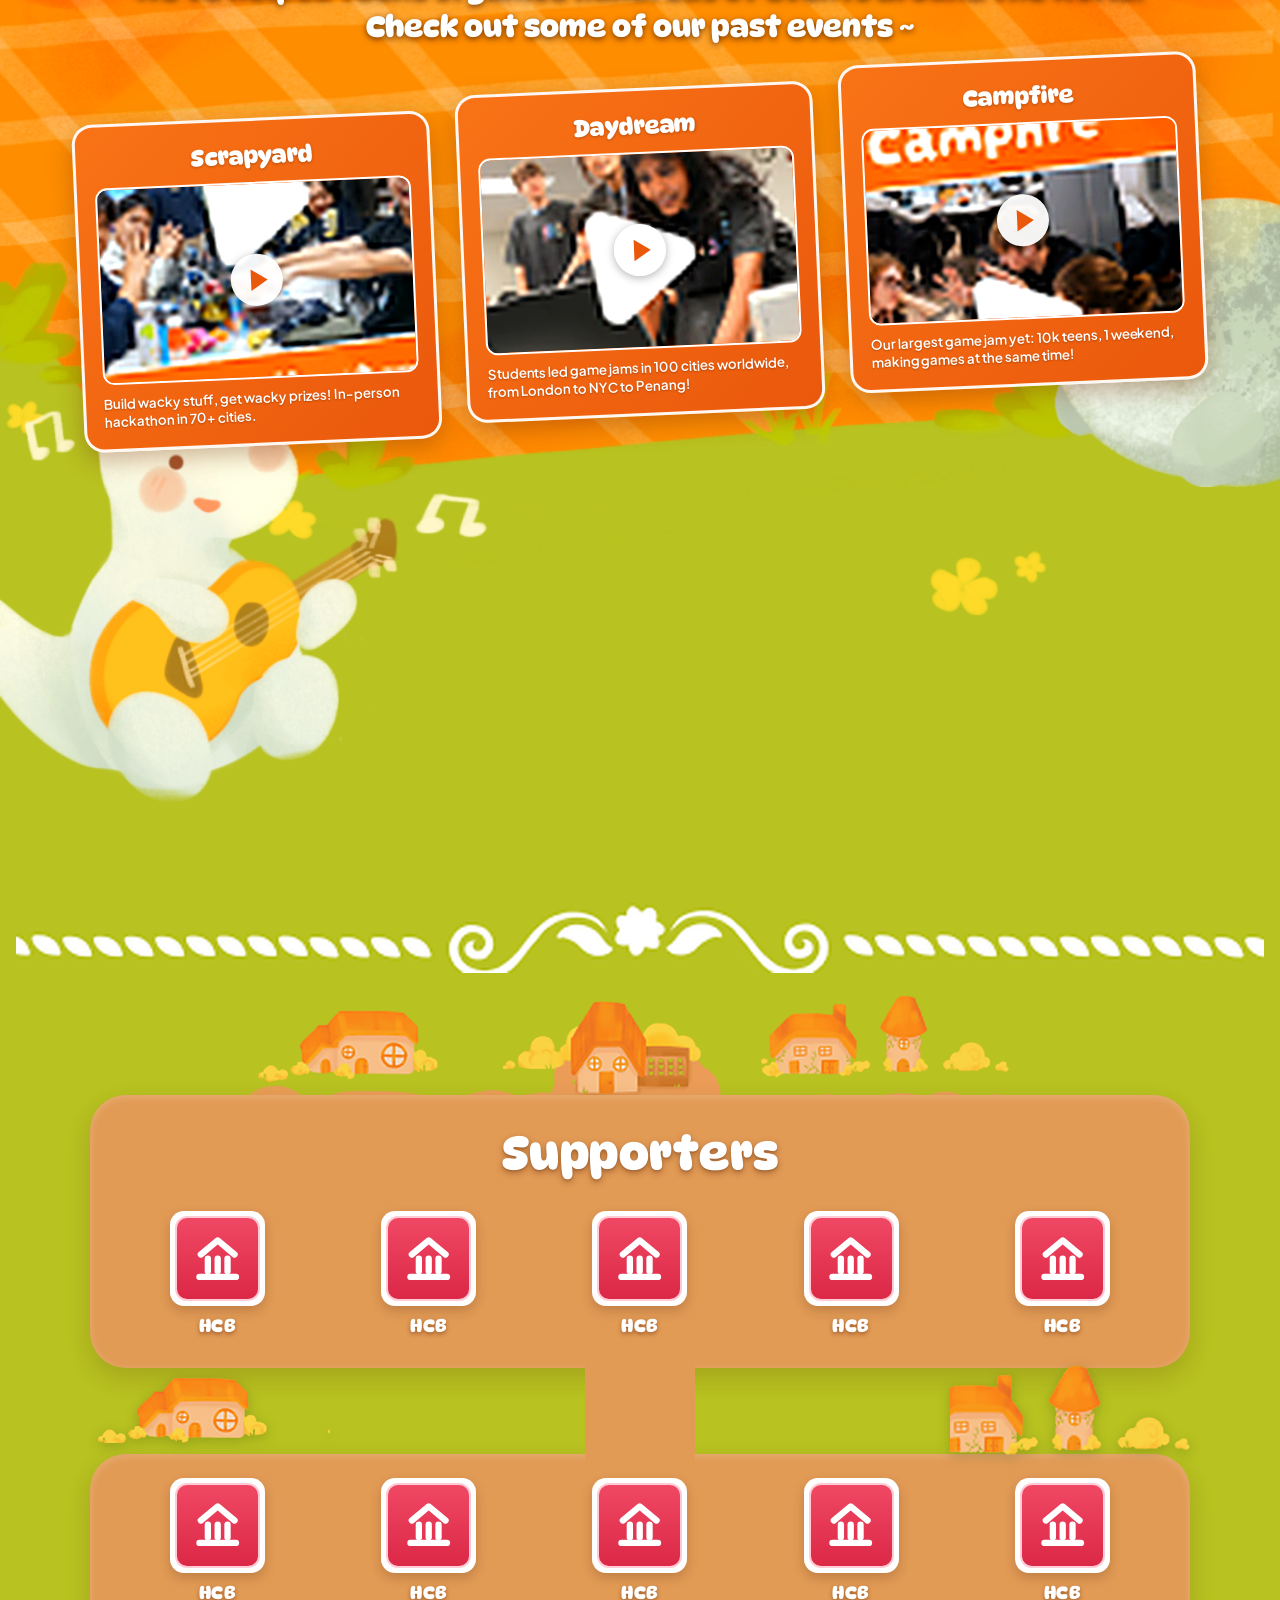
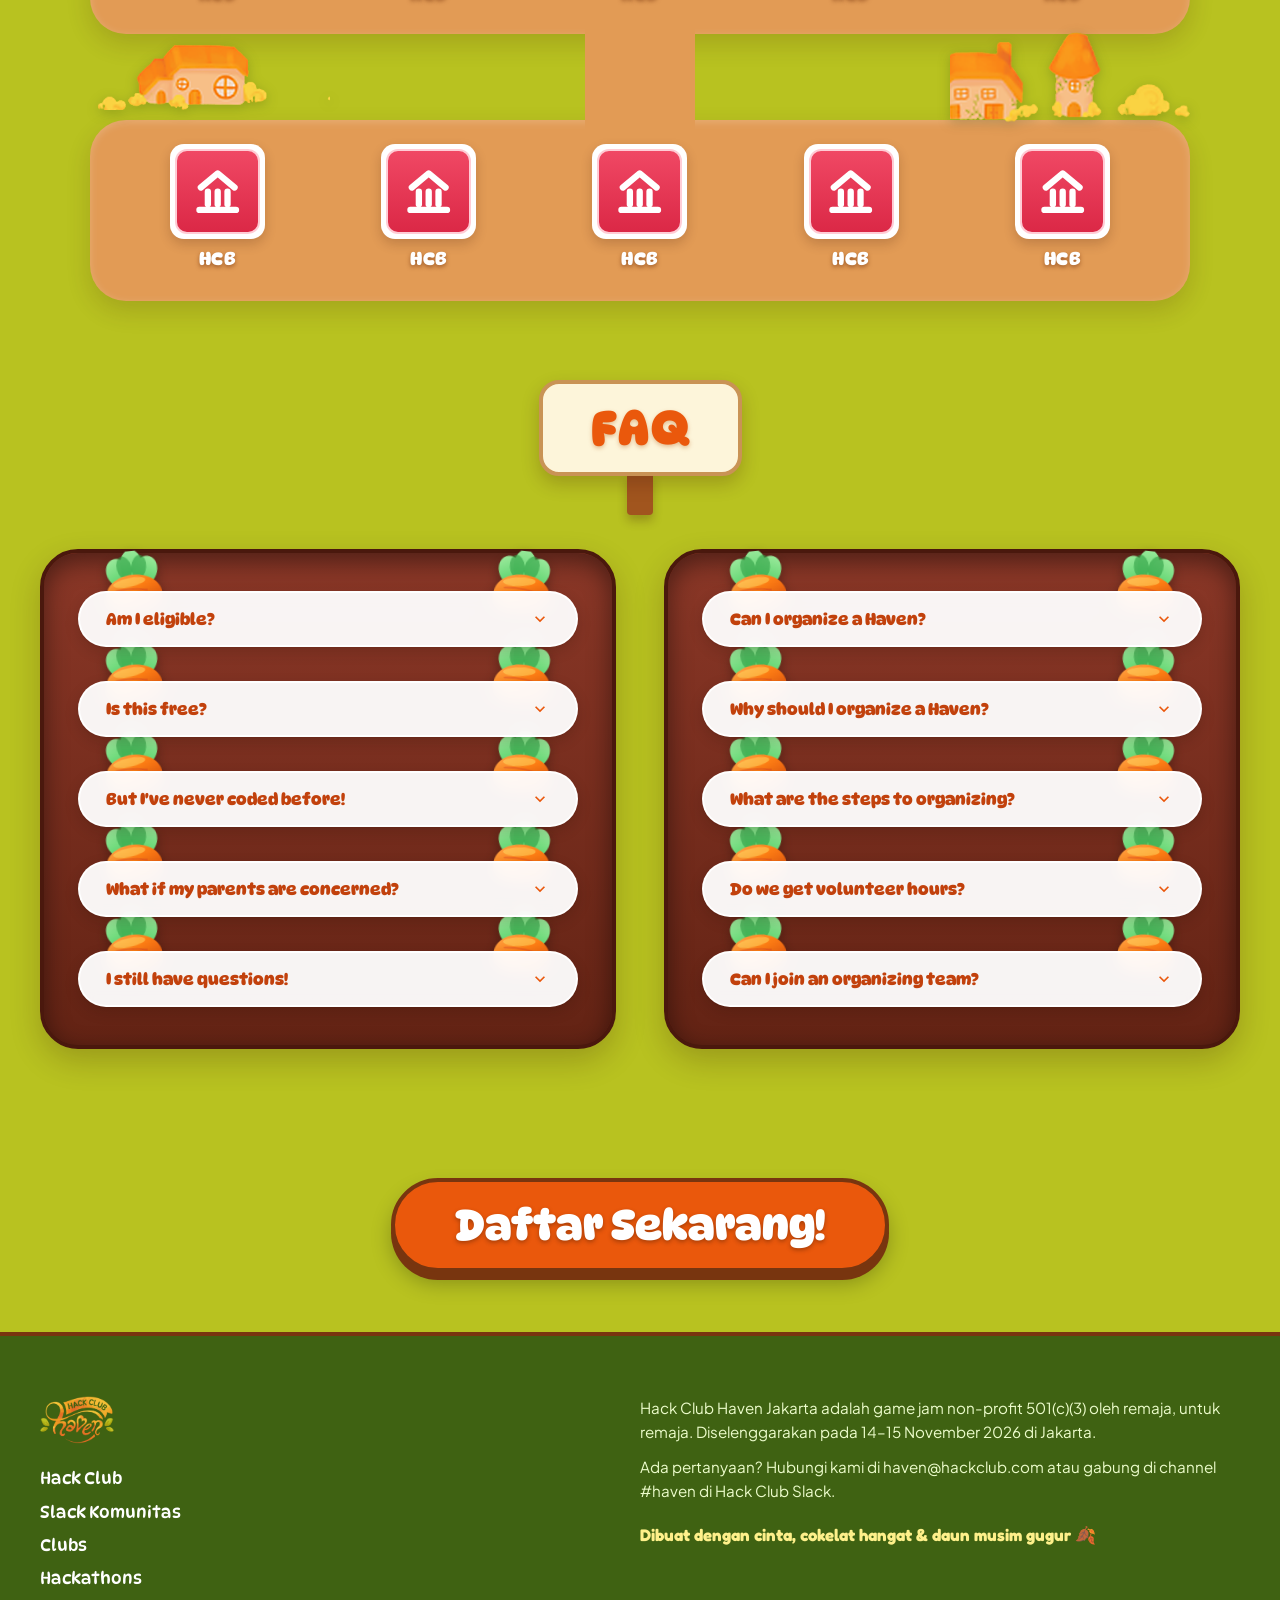
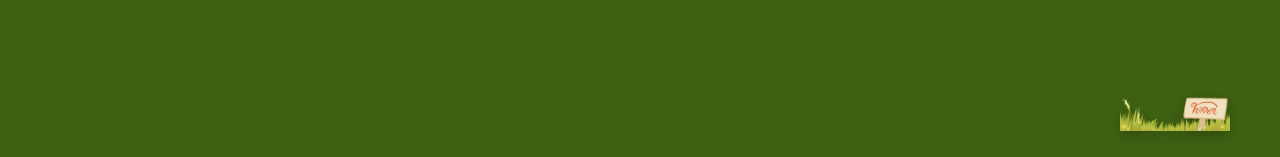
==== commit e717748f: "update besar" ====
--- a/index.html
+++ b/index.html
@@ -3,9 +3,15 @@
 <head>
   <meta charset="UTF-8" /><meta name="viewport" content="width=device-width, initial-scale=1.0, viewport-fit=cover" />
   <title>Haven Jakarta — Game Jam Seru untuk Pelajar SMP/SMA! (14–15 Nov 2026)</title>
-  <link rel="preconnect" href="https://fonts.googleapis.com"><link rel="preconnect" href="https://fonts.gstatic.com" crossorigin>
-  <link href="https://fonts.googleapis.com/css2?family=DynaPuff:wght@600;700;800&family=Fredoka:wght@600;700&family=Plus+Jakarta+Sans:wght@600;700;800&display=swap" rel="stylesheet">
-  <link rel="stylesheet" href="styles.css" />
+  <link rel="preconnect" href="https://fonts.googleapis.com">
+  <link rel="preconnect" href="https://fonts.gstatic.com" crossorigin>
+  <link href="https://fonts.googleapis.com/css2?family=DynaPuff:wght@600;700;800&family=Fredoka:wght@600;700&family=Mali:ital,wght@0,500;0,600;0,700;1,600&family=Plus+Jakarta+Sans:wght@600;700;800&display=swap" rel="stylesheet">
+  <link rel="stylesheet" href="styles.css?v=11" />
+  <link rel="stylesheet" href="css/meadow.css?v=11" />
+  <link rel="stylesheet" href="css/steps.css?v=11" />
+  <link rel="stylesheet" href="css/picnic.css?v=11" />
+  <link rel="stylesheet" href="css/supporters.css?v=12" />
+  <link rel="stylesheet" href="css/faq.css?v=12" />
 </head>
 <body class="storybook-body">
   <div class="autumn-leaves-overlay" aria-hidden="true"><span class="leaf l1">🍂</span><span class="leaf l2">🍁</span><span class="leaf l3">🍂</span><span class="leaf l4">🍁</span><span class="leaf l5">🍃</span></div>
@@ -14,10 +20,10 @@
       <div class="nav-container">
         <div class="nav-spacer-left" aria-hidden="true"></div>
         <a href="#hero" class="nav-brand-logo-center" aria-label="Hack Club Haven Jakarta"><img src="assets/logo.png" alt="Haven Jakarta" class="brand-logo-img white-tint" /></a>
-        <nav class="nav-right-menu" aria-label="Main Navigation"><a href="#about" class="nav-item">Tentang</a><a href="#schedule" class="nav-item">Jadwal</a><a href="#faq" class="nav-item">FAQ</a></nav>
+        <nav class="nav-right-menu" aria-label="Main Navigation"><a href="#about" class="nav-item">Story</a><a href="#supporters" class="nav-item">Supporters</a><a href="#faq" class="nav-item">FAQ</a></nav>
         <button class="mobile-burger-btn" id="mobileBurger" aria-label="Menu" aria-expanded="false"><span></span><span></span><span></span></button>
       </div>
-      <nav class="mobile-nav-drawer" id="mobileDrawer"><a href="#about" class="mob-link">Tentang Haven</a><a href="#how-it-works" class="mob-link">Keuntungan</a><a href="#schedule" class="mob-link">Jadwal (14–15 Nov)</a><a href="#supporters" class="mob-link">Supporters</a><a href="#faq" class="mob-link">FAQ</a><button class="btn-drawer-signup" id="drawerSignupBtn">Daftar Sekarang! 🚀</button></nav>
+      <nav class="mobile-nav-drawer" id="mobileDrawer"><a href="#about" class="mob-link">Story</a><a href="#how-it-works" class="mob-link">How it Works</a><a href="#past-jams" class="mob-link">Past Events</a><a href="#supporters" class="mob-link">Supporters</a><a href="#faq" class="mob-link">FAQ</a><button class="btn-drawer-signup" id="drawerSignupBtn">Daftar Sekarang! 🚀</button></nav>
     </header>
 
     <main>
@@ -40,104 +46,660 @@
 
       <section id="about" class="meadow-path-section">
         <div class="roadvillage-stage">
-          <img src="assets/roadvillage.png" alt="Peta petualangan Haven Jakarta" class="roadvillage-canvas-img" />
+          <img src="assets/roadvillage_exact.png" alt="Haven Adventure Road & Village" class="roadvillage-canvas-img" />
+          
           <div class="roadvillage-cards-overlay">
-            <article class="path-card card-pos-1"><h2 class="card-heading">Apa itu Haven Jakarta?</h2><p class="card-text">Event 2 hari di mana kamu bareng teman-teman kolaborasi bikin video game seru dari nol pada 14–15 November 2026.</p></article>
-            <article class="path-card card-pos-2"><h3 class="card-heading">Ga Bisa Coding? Aman!</h3><div class="thumbnails-trio"><img src="https://images.unsplash.com/photo-1550745165-9bc0b252726f?auto=format&fit=crop&w=300&q=80" alt="Pixel art" /><img src="https://images.unsplash.com/photo-1542751371-adc38448a05e?auto=format&fit=crop&w=300&q=80" alt="Game editor" /><img src="https://images.unsplash.com/photo-1526374965328-7f61d4dc18c5?auto=format&fit=crop&w=300&q=80" alt="Code" /></div><p class="card-text">Ada workshop pemula & mentor ramah! Game butuh ilustrator, sound designer, desainer level, dan penulis cerita.</p></article>
-            <article class="path-card card-pos-3"><h3 class="card-heading">Pizza Gratis & Swag Keren!</h3><div class="thumbnails-trio"><img src="https://images.unsplash.com/photo-1513104890138-7c749659a591?auto=format&fit=crop&w=300&q=80" alt="Pizza" /><img src="https://images.unsplash.com/photo-1588196749597-9ff075ee6b5b?auto=format&fit=crop&w=300&q=80" alt="Pins" /><img src="https://images.unsplash.com/photo-1550751827-4bd374c3f58b?auto=format&fit=crop&w=300&q=80" alt="Swag" /></div><p class="card-text">Semua peserta dapat makan siang pizza gratis, snack lezat, stiker laptop, kaos, dan pin enamel Haven eksklusif!</p></article>
+            <!-- Top Left: What is a game jam? -->
+            <div class="gamejam-intro-cloud">
+              <h2 class="gamejam-intro-title">What is a game jam?</h2>
+              <p class="gamejam-intro-desc">It's a social coding event where you make a video game with friends + free food!</p>
+            </div>
+
+            <!-- Card 1: Learn and Build -->
+            <div class="card-wireframe card-pos-1">
+              <article class="path-card-inner">
+                <h3 class="card-heading">Learn and Build</h3>
+                <div class="thumbnails-trio">
+                  <div class="thumb-col">
+                    <img src="assets/jam_thumb_game1.png" alt="return to the sender" class="thumb-img" />
+                    <span class="thumb-sub">return to the sender<br>by fris?</span>
+                  </div>
+                  <div class="thumb-col">
+                    <img src="assets/jam_thumb_game2.png" alt="deathloop" class="thumb-img" />
+                    <span class="thumb-sub">deathloop<br>by ena, jasam & siobhan</span>
+                  </div>
+                  <div class="thumb-col">
+                    <img src="assets/jam_thumb_game3.png" alt="crisis click clock" class="thumb-img" />
+                    <span class="thumb-sub">crisis click clock<br>by runnyguy</span>
+                  </div>
+                </div>
+                <p class="card-caption">
+                  follow workshops or create at your own pace<br>here are some cool projects at past hackathons!
+                </p>
+              </article>
+            </div>
+
+            <!-- Card 2: Make Friends -->
+            <div class="card-wireframe card-pos-2">
+              <article class="path-card-inner">
+                <h3 class="card-heading">Make Friends</h3>
+                <div class="thumbnails-trio friends-trio">
+                  <div class="thumb-col friend-thumb">
+                    <img src="assets/jam_thumb_friend1.png" alt="Students selfie" class="thumb-img" />
+                  </div>
+                  <div class="thumb-col friend-thumb">
+                    <img src="assets/jam_thumb_friend2.png" alt="Team coding" class="thumb-img" />
+                  </div>
+                  <div class="thumb-col friend-thumb">
+                    <img src="assets/jam_thumb_friend3.png" alt="Presentation cheers" class="thumb-img" />
+                  </div>
+                </div>
+                <p class="card-caption">
+                  meet new people and form relationships that will last a lifetime
+                </p>
+              </article>
+            </div>
+
+            <!-- Card 3: Free Food and Prizes -->
+            <div class="card-wireframe card-pos-3">
+              <article class="path-card-inner">
+                <h3 class="card-heading">Free Food and Prizes</h3>
+                <div class="thumbnails-trio food-trio">
+                  <div class="thumb-col food-thumb">
+                    <img src="assets/jam_thumb_food1.png" alt="Swag table" class="thumb-img" />
+                  </div>
+                  <div class="thumb-col food-thumb">
+                    <img src="assets/jam_thumb_food2.png" alt="Food catering" class="thumb-img" />
+                  </div>
+                  <div class="thumb-col food-thumb">
+                    <img src="assets/jam_thumb_food3.png" alt="Winners award" class="thumb-img" />
+                  </div>
+                </div>
+                <p class="card-caption">
+                  can't say no to free snacks :)
+                </p>
+              </article>
+            </div>
           </div>
         </div>
       </section>
 
+      <!-- =========================================================================
+           4-STEP ORGANIZER GUIDE (Here is how you can organize a game jam this November!)
+           Matches media_1790721001125.png 100%
+           ========================================================================= -->
       <section id="how-it-works" class="organizer-steps-section">
         <div class="steps-container">
-          <div class="steps-heading-banner"><h2 class="steps-banner-text">4 Alasan Seru Ikutan Haven Jakarta (14–15 November 2026):</h2></div>
+          <h2 class="steps-main-heading">Here is how you can organize a game jam this November!</h2>
           <div class="steps-cards-row">
-            <div class="step-box"><span class="step-num">1</span><h3 class="step-label">100% Gratis</h3><div class="step-img-frame"><img src="https://images.unsplash.com/photo-1523240795612-9a054b0db644?auto=format&fit=crop&w=400&q=80" alt="Gratis" /></div><p class="step-info">Tanpa pungutan biaya. Makanan, minuman, dan internet cepat disediakan.</p></div>
-            <div class="step-box"><span class="step-num">2</span><h3 class="step-label">Tempat Keren</h3><div class="step-img-frame"><img src="https://images.unsplash.com/photo-1517048676732-d65bc937f952?auto=format&fit=crop&w=400&q=80" alt="Venue" /></div><p class="step-info">Ruang kreatif nyaman ber-AC di pusat Jakarta dengan suasana santai.</p></div>
-            <div class="step-box"><span class="step-num">3</span><h3 class="step-label">Swag & Hadiah</h3><div class="step-img-frame"><img src="https://images.unsplash.com/photo-1618005182384-a83a8bd57fbe?auto=format&fit=crop&w=400&q=80" alt="Hadiah" /></div><p class="step-info">Merchandise limited edition & sertifikat resmi Hack Club untuk portofoliomu.</p></div>
-            <div class="step-box"><span class="step-num">4</span><h3 class="step-label">Bimbingan Mentor</h3><div class="step-img-frame"><img src="https://images.unsplash.com/photo-1531497865144-0464ef8fb9a9?auto=format&fit=crop&w=400&q=80" alt="Mentor" /></div><p class="step-info">Dibantu langsung oleh developer game dan komunitas Hack Club berpengalaman.</p></div>
+            <!-- Step 1 -->
+            <div class="step-card-box">
+              <div class="step-card-header">
+                <span class="step-number">1</span>
+                <span class="step-title-text">find a team of<br>coorganizers</span>
+              </div>
+              <div class="step-img-frame">
+                <img src="assets/step_photo1.png" alt="find a team of coorganizers" />
+              </div>
+            </div>
+
+            <!-- Step 2 -->
+            <div class="step-card-box">
+              <div class="step-card-header">
+                <span class="step-number">2</span>
+                <span class="step-title-text">find a venue to<br>host your<br>hackathon</span>
+              </div>
+              <div class="step-img-frame">
+                <img src="assets/step_photo2.png" alt="find a venue to host your hackathon" />
+              </div>
+            </div>
+
+            <!-- Step 3 -->
+            <div class="step-card-box">
+              <div class="step-card-header">
+                <span class="step-number">3</span>
+                <span class="step-title-text">find sponsors<br>to buy merch<br>and prizes</span>
+              </div>
+              <div class="step-img-frame">
+                <img src="assets/step_photo3.png" alt="find sponsors to buy merch and prizes" />
+              </div>
+            </div>
+
+            <!-- Step 4 -->
+            <div class="step-card-box">
+              <div class="step-card-header">
+                <span class="step-number">4</span>
+                <span class="step-title-text">buy supplies<br>and prepare<br>workshops</span>
+              </div>
+              <div class="step-img-frame">
+                <img src="assets/step_photo4.png" alt="buy supplies and prepare workshops" />
+              </div>
+            </div>
           </div>
         </div>
       </section>
 
+      <!-- =========================================================================
+           PICNIC MEADOW & PAST EVENTS (Scrapyard, Daydream, Campfire)
+           Matches media_1790721001125.png 100%
+           ========================================================================= -->
       <section id="past-jams" class="picnic-meadow-section">
         <div class="picnic-canvas-wrap">
-          <img src="assets/animalkumpul.png" alt="Komunitas Haven Jakarta" class="picnic-base-img" />
+          <img src="assets/animalkumpul.png" alt="Picnic with cute animals" class="picnic-base-img" />
+          
           <div class="picnic-blanket-content">
-            <h2 class="blanket-title">Pengalaman Seru Peserta Game Jam Hack Club Sebelumnya:</h2>
+            <h2 class="blanket-title">
+              We've helped teens organize hundreds of events around the world!<br>
+              Check out some of our past events ~
+            </h2>
+            
             <div class="blanket-cards-grid">
-              <div class="blanket-video-card"><div class="video-preview-wrapper"><img src="https://images.unsplash.com/photo-1511512578047-dfb367046420?auto=format&fit=crop&w=400&q=80" alt="Jakarta Jam" /><button class="blanket-play-btn" aria-label="Play">▶</button></div><h4 class="video-card-city">Haven Jakarta '25</h4><p class="video-card-desc">60 pelajar • 16 game unik selesai dalam 2 hari!</p></div>
-              <div class="blanket-video-card"><div class="video-preview-wrapper"><img src="https://images.unsplash.com/photo-1542751371-adc38448a05e?auto=format&fit=crop&w=400&q=80" alt="Bandung Jam" /><button class="blanket-play-btn" aria-label="Play">▶</button></div><h4 class="video-card-city">Haven Bandung</h4><p class="video-card-desc">Banyak yang baru pertama coding & langsung bikin game!</p></div>
-              <div class="blanket-video-card"><div class="video-preview-wrapper"><img src="https://images.unsplash.com/photo-1522071820081-009f0129c71c?auto=format&fit=crop&w=400&q=80" alt="Surabaya Jam" /><button class="blanket-play-btn" aria-label="Play">▶</button></div><h4 class="video-card-city">Haven Surabaya</h4><p class="video-card-desc">Pesta pizza hangat, musik chiptune, dan teman baru!</p></div>
+              <!-- Card 1: Scrapyard -->
+              <div class="blanket-video-card card-scrapyard">
+                <h3 class="video-card-title">Scrapyard</h3>
+                <div class="video-preview-wrapper">
+                  <img src="assets/video_thumb_scrapyard.png" alt="Scrapyard Hackathon" />
+                  <button class="blanket-play-btn" aria-label="Play Scrapyard video">
+                    <svg viewBox="0 0 24 24" fill="#ffffff" width="22" height="22">
+                      <polygon points="6,3 20,12 6,21" />
+                    </svg>
+                  </button>
+                </div>
+                <p class="video-card-desc">
+                  Build wacky stuff, get wacky prizes! In-person hackathon in 70+ cities.
+                </p>
+              </div>
+
+              <!-- Card 2: Daydream -->
+              <div class="blanket-video-card card-daydream">
+                <h3 class="video-card-title">Daydream</h3>
+                <div class="video-preview-wrapper">
+                  <img src="assets/video_thumb_daydream.png" alt="Daydream Game Jam" />
+                  <button class="blanket-play-btn" aria-label="Play Daydream video">
+                    <svg viewBox="0 0 24 24" fill="#ffffff" width="22" height="22">
+                      <polygon points="6,3 20,12 6,21" />
+                    </svg>
+                  </button>
+                </div>
+                <p class="video-card-desc">
+                  Students led game jams in 100 cities worldwide, from London to NYC to Penang!
+                </p>
+              </div>
+
+              <!-- Card 3: Campfire -->
+              <div class="blanket-video-card card-campfire">
+                <h3 class="video-card-title">Campfire</h3>
+                <div class="video-preview-wrapper">
+                  <img src="assets/video_thumb_campfire.png" alt="Campfire Game Jam" />
+                  <button class="blanket-play-btn" aria-label="Play Campfire video">
+                    <svg viewBox="0 0 24 24" fill="#ffffff" width="22" height="22">
+                      <polygon points="6,3 20,12 6,21" />
+                    </svg>
+                  </button>
+                </div>
+                <p class="video-card-desc">
+                  Our largest game jam yet: 10k teens, 1 weekend, making games at the same time!
+                </p>
+              </div>
             </div>
           </div>
         </div>
       </section>
-      <div class="lace-divider-bar" aria-hidden="true"><span class="lace-line"></span><div class="lace-flower"><svg viewBox="0 0 32 32" class="lace-flower-svg"><circle cx="16" cy="16" r="5" fill="#fef08a" stroke="#ffffff" stroke-width="2" /><circle cx="16" cy="6" r="4.5" fill="#ffffff" /><circle cx="16" cy="26" r="4.5" fill="#ffffff" /><circle cx="6" cy="16" r="4.5" fill="#ffffff" /><circle cx="26" cy="16" r="4.5" fill="#ffffff" /></svg></div><span class="lace-line"></span></div>
-
-      <section id="schedule" class="schedule-section">
-        <div class="schedule-container">
-          <div class="schedule-cottage-roof" aria-hidden="true"><div class="roof-shape"></div><div class="roof-chimney"></div></div>
-          <div class="schedule-wood-frame">
-            <div class="frame-leaves-left" aria-hidden="true">🌿</div><div class="frame-leaves-right" aria-hidden="true">🌿</div>
-            <h2 class="schedule-title">Jadwal Acara</h2>
-            <div class="schedule-tab-header">
-              <button class="day-tab-pill active" data-day="day1">Hari 1 — 14 Nov 2026</button>
-              <button class="day-tab-pill" data-day="day2">Hari 2 — 15 Nov 2026</button>
-            </div>
-            <div class="schedule-board" id="scheduleBoard"></div>
+
+      <!-- =========================================================================
+           SUPPORTERS SECTION (PURE VECTOR HTML & CSS)
+           Matches media_1790728030812.png 100%
+           ========================================================================= -->
+      <section id="supporters" class="supporters-exact-section">
+        <div id="schedule" style="position:absolute;top:0;"></div>
+        
+        <!-- Top Lace Ribbon Divider -->
+        <div class="supporters-lace-top" aria-hidden="true">
+          <img src="assets/lace_ribbon_exact.png" alt="" class="supporters-lace-img" />
+        </div>
+
+        <div class="supporters-content-wrap">
+          <!-- Top Village Cottages -->
+          <div class="supporters-village-top" aria-hidden="true">
+            <img src="assets/supporters_top_village_clean.png" alt="Village Cottages" class="supporters-village-img" />
+          </div>
+
+          <!-- Tier 1 Dirt Terrace -->
+          <div class="supporters-terrace">
+            <h2 class="supporters-exact-title">Supporters</h2>
+
+            <div class="supporters-stamps-grid">
+              <a href="https://hcb.hackclub.com" target="_blank" rel="noopener noreferrer" class="hcb-stamp-unit" title="Hack Club Bank (HCB)">
+                <div class="hcb-white-card">
+                  <div class="hcb-pink-badge">
+                    <svg class="hcb-bank-svg" viewBox="0 0 48 48" fill="none" xmlns="http://www.w3.org/2000/svg">
+                      <path d="M12 21L24 11L36 21" stroke="white" stroke-width="4.5" stroke-linecap="round" stroke-linejoin="round"/>
+                      <line x1="17" y1="24" x2="17" y2="33" stroke="white" stroke-width="4.5" stroke-linecap="round"/>
+                      <line x1="24" y1="24" x2="24" y2="33" stroke="white" stroke-width="4.5" stroke-linecap="round"/>
+                      <line x1="31" y1="24" x2="31" y2="33" stroke="white" stroke-width="4.5" stroke-linecap="round"/>
+                      <line x1="11" y1="37" x2="37" y2="37" stroke="white" stroke-width="4.5" stroke-linecap="round"/>
+                    </svg>
+                  </div>
+                </div>
+                <span class="hcb-stamp-text">HCB</span>
+              </a>
+              <a href="https://hcb.hackclub.com" target="_blank" rel="noopener noreferrer" class="hcb-stamp-unit" title="Hack Club Bank (HCB)">
+                <div class="hcb-white-card">
+                  <div class="hcb-pink-badge">
+                    <svg class="hcb-bank-svg" viewBox="0 0 48 48" fill="none" xmlns="http://www.w3.org/2000/svg">
+                      <path d="M12 21L24 11L36 21" stroke="white" stroke-width="4.5" stroke-linecap="round" stroke-linejoin="round"/>
+                      <line x1="17" y1="24" x2="17" y2="33" stroke="white" stroke-width="4.5" stroke-linecap="round"/>
+                      <line x1="24" y1="24" x2="24" y2="33" stroke="white" stroke-width="4.5" stroke-linecap="round"/>
+                      <line x1="31" y1="24" x2="31" y2="33" stroke="white" stroke-width="4.5" stroke-linecap="round"/>
+                      <line x1="11" y1="37" x2="37" y2="37" stroke="white" stroke-width="4.5" stroke-linecap="round"/>
+                    </svg>
+                  </div>
+                </div>
+                <span class="hcb-stamp-text">HCB</span>
+              </a>
+              <a href="https://hcb.hackclub.com" target="_blank" rel="noopener noreferrer" class="hcb-stamp-unit" title="Hack Club Bank (HCB)">
+                <div class="hcb-white-card">
+                  <div class="hcb-pink-badge">
+                    <svg class="hcb-bank-svg" viewBox="0 0 48 48" fill="none" xmlns="http://www.w3.org/2000/svg">
+                      <path d="M12 21L24 11L36 21" stroke="white" stroke-width="4.5" stroke-linecap="round" stroke-linejoin="round"/>
+                      <line x1="17" y1="24" x2="17" y2="33" stroke="white" stroke-width="4.5" stroke-linecap="round"/>
+                      <line x1="24" y1="24" x2="24" y2="33" stroke="white" stroke-width="4.5" stroke-linecap="round"/>
+                      <line x1="31" y1="24" x2="31" y2="33" stroke="white" stroke-width="4.5" stroke-linecap="round"/>
+                      <line x1="11" y1="37" x2="37" y2="37" stroke="white" stroke-width="4.5" stroke-linecap="round"/>
+                    </svg>
+                  </div>
+                </div>
+                <span class="hcb-stamp-text">HCB</span>
+              </a>
+              <a href="https://hcb.hackclub.com" target="_blank" rel="noopener noreferrer" class="hcb-stamp-unit" title="Hack Club Bank (HCB)">
+                <div class="hcb-white-card">
+                  <div class="hcb-pink-badge">
+                    <svg class="hcb-bank-svg" viewBox="0 0 48 48" fill="none" xmlns="http://www.w3.org/2000/svg">
+                      <path d="M12 21L24 11L36 21" stroke="white" stroke-width="4.5" stroke-linecap="round" stroke-linejoin="round"/>
+                      <line x1="17" y1="24" x2="17" y2="33" stroke="white" stroke-width="4.5" stroke-linecap="round"/>
+                      <line x1="24" y1="24" x2="24" y2="33" stroke="white" stroke-width="4.5" stroke-linecap="round"/>
+                      <line x1="31" y1="24" x2="31" y2="33" stroke="white" stroke-width="4.5" stroke-linecap="round"/>
+                      <line x1="11" y1="37" x2="37" y2="37" stroke="white" stroke-width="4.5" stroke-linecap="round"/>
+                    </svg>
+                  </div>
+                </div>
+                <span class="hcb-stamp-text">HCB</span>
+              </a>
+              <a href="https://hcb.hackclub.com" target="_blank" rel="noopener noreferrer" class="hcb-stamp-unit" title="Hack Club Bank (HCB)">
+                <div class="hcb-white-card">
+                  <div class="hcb-pink-badge">
+                    <svg class="hcb-bank-svg" viewBox="0 0 48 48" fill="none" xmlns="http://www.w3.org/2000/svg">
+                      <path d="M12 21L24 11L36 21" stroke="white" stroke-width="4.5" stroke-linecap="round" stroke-linejoin="round"/>
+                      <line x1="17" y1="24" x2="17" y2="33" stroke="white" stroke-width="4.5" stroke-linecap="round"/>
+                      <line x1="24" y1="24" x2="24" y2="33" stroke="white" stroke-width="4.5" stroke-linecap="round"/>
+                      <line x1="31" y1="24" x2="31" y2="33" stroke="white" stroke-width="4.5" stroke-linecap="round"/>
+                      <line x1="11" y1="37" x2="37" y2="37" stroke="white" stroke-width="4.5" stroke-linecap="round"/>
+                    </svg>
+                  </div>
+                </div>
+                <span class="hcb-stamp-text">HCB</span>
+              </a>
+            </div>
+          </div>
+
+          <!-- Intermediate Village Row 1 -->
+          <div class="supporters-village-row" aria-hidden="true">
+            <img src="assets/cottage_cluster_left.png" alt="" class="village-cluster-left" />
+            <div class="supporters-dirt-bridge"></div>
+            <img src="assets/cottage_cluster_right.png" alt="" class="village-cluster-right" />
+          </div>
+
+          <!-- Tier 2 Dirt Terrace -->
+          <div class="supporters-terrace">
+            <div class="supporters-stamps-grid">
+              <a href="https://hcb.hackclub.com" target="_blank" rel="noopener noreferrer" class="hcb-stamp-unit" title="Hack Club Bank (HCB)">
+                <div class="hcb-white-card">
+                  <div class="hcb-pink-badge">
+                    <svg class="hcb-bank-svg" viewBox="0 0 48 48" fill="none" xmlns="http://www.w3.org/2000/svg">
+                      <path d="M12 21L24 11L36 21" stroke="white" stroke-width="4.5" stroke-linecap="round" stroke-linejoin="round"/>
+                      <line x1="17" y1="24" x2="17" y2="33" stroke="white" stroke-width="4.5" stroke-linecap="round"/>
+                      <line x1="24" y1="24" x2="24" y2="33" stroke="white" stroke-width="4.5" stroke-linecap="round"/>
+                      <line x1="31" y1="24" x2="31" y2="33" stroke="white" stroke-width="4.5" stroke-linecap="round"/>
+                      <line x1="11" y1="37" x2="37" y2="37" stroke="white" stroke-width="4.5" stroke-linecap="round"/>
+                    </svg>
+                  </div>
+                </div>
+                <span class="hcb-stamp-text">HCB</span>
+              </a>
+              <a href="https://hcb.hackclub.com" target="_blank" rel="noopener noreferrer" class="hcb-stamp-unit" title="Hack Club Bank (HCB)">
+                <div class="hcb-white-card">
+                  <div class="hcb-pink-badge">
+                    <svg class="hcb-bank-svg" viewBox="0 0 48 48" fill="none" xmlns="http://www.w3.org/2000/svg">
+                      <path d="M12 21L24 11L36 21" stroke="white" stroke-width="4.5" stroke-linecap="round" stroke-linejoin="round"/>
+                      <line x1="17" y1="24" x2="17" y2="33" stroke="white" stroke-width="4.5" stroke-linecap="round"/>
+                      <line x1="24" y1="24" x2="24" y2="33" stroke="white" stroke-width="4.5" stroke-linecap="round"/>
+                      <line x1="31" y1="24" x2="31" y2="33" stroke="white" stroke-width="4.5" stroke-linecap="round"/>
+                      <line x1="11" y1="37" x2="37" y2="37" stroke="white" stroke-width="4.5" stroke-linecap="round"/>
+                    </svg>
+                  </div>
+                </div>
+                <span class="hcb-stamp-text">HCB</span>
+              </a>
+              <a href="https://hcb.hackclub.com" target="_blank" rel="noopener noreferrer" class="hcb-stamp-unit" title="Hack Club Bank (HCB)">
+                <div class="hcb-white-card">
+                  <div class="hcb-pink-badge">
+                    <svg class="hcb-bank-svg" viewBox="0 0 48 48" fill="none" xmlns="http://www.w3.org/2000/svg">
+                      <path d="M12 21L24 11L36 21" stroke="white" stroke-width="4.5" stroke-linecap="round" stroke-linejoin="round"/>
+                      <line x1="17" y1="24" x2="17" y2="33" stroke="white" stroke-width="4.5" stroke-linecap="round"/>
+                      <line x1="24" y1="24" x2="24" y2="33" stroke="white" stroke-width="4.5" stroke-linecap="round"/>
+                      <line x1="31" y1="24" x2="31" y2="33" stroke="white" stroke-width="4.5" stroke-linecap="round"/>
+                      <line x1="11" y1="37" x2="37" y2="37" stroke="white" stroke-width="4.5" stroke-linecap="round"/>
+                    </svg>
+                  </div>
+                </div>
+                <span class="hcb-stamp-text">HCB</span>
+              </a>
+              <a href="https://hcb.hackclub.com" target="_blank" rel="noopener noreferrer" class="hcb-stamp-unit" title="Hack Club Bank (HCB)">
+                <div class="hcb-white-card">
+                  <div class="hcb-pink-badge">
+                    <svg class="hcb-bank-svg" viewBox="0 0 48 48" fill="none" xmlns="http://www.w3.org/2000/svg">
+                      <path d="M12 21L24 11L36 21" stroke="white" stroke-width="4.5" stroke-linecap="round" stroke-linejoin="round"/>
+                      <line x1="17" y1="24" x2="17" y2="33" stroke="white" stroke-width="4.5" stroke-linecap="round"/>
+                      <line x1="24" y1="24" x2="24" y2="33" stroke="white" stroke-width="4.5" stroke-linecap="round"/>
+                      <line x1="31" y1="24" x2="31" y2="33" stroke="white" stroke-width="4.5" stroke-linecap="round"/>
+                      <line x1="11" y1="37" x2="37" y2="37" stroke="white" stroke-width="4.5" stroke-linecap="round"/>
+                    </svg>
+                  </div>
+                </div>
+                <span class="hcb-stamp-text">HCB</span>
+              </a>
+              <a href="https://hcb.hackclub.com" target="_blank" rel="noopener noreferrer" class="hcb-stamp-unit" title="Hack Club Bank (HCB)">
+                <div class="hcb-white-card">
+                  <div class="hcb-pink-badge">
+                    <svg class="hcb-bank-svg" viewBox="0 0 48 48" fill="none" xmlns="http://www.w3.org/2000/svg">
+                      <path d="M12 21L24 11L36 21" stroke="white" stroke-width="4.5" stroke-linecap="round" stroke-linejoin="round"/>
+                      <line x1="17" y1="24" x2="17" y2="33" stroke="white" stroke-width="4.5" stroke-linecap="round"/>
+                      <line x1="24" y1="24" x2="24" y2="33" stroke="white" stroke-width="4.5" stroke-linecap="round"/>
+                      <line x1="31" y1="24" x2="31" y2="33" stroke="white" stroke-width="4.5" stroke-linecap="round"/>
+                      <line x1="11" y1="37" x2="37" y2="37" stroke="white" stroke-width="4.5" stroke-linecap="round"/>
+                    </svg>
+                  </div>
+                </div>
+                <span class="hcb-stamp-text">HCB</span>
+              </a>
+            </div>
+          </div>
+
+          <!-- Intermediate Village Row 2 -->
+          <div class="supporters-village-row" aria-hidden="true">
+            <img src="assets/cottage_cluster_left.png" alt="" class="village-cluster-left" />
+            <div class="supporters-dirt-bridge"></div>
+            <img src="assets/cottage_cluster_right.png" alt="" class="village-cluster-right" />
+          </div>
+
+          <!-- Tier 3 Dirt Terrace -->
+          <div class="supporters-terrace">
+            <div class="supporters-stamps-grid">
+              <a href="https://hcb.hackclub.com" target="_blank" rel="noopener noreferrer" class="hcb-stamp-unit" title="Hack Club Bank (HCB)">
+                <div class="hcb-white-card">
+                  <div class="hcb-pink-badge">
+                    <svg class="hcb-bank-svg" viewBox="0 0 48 48" fill="none" xmlns="http://www.w3.org/2000/svg">
+                      <path d="M12 21L24 11L36 21" stroke="white" stroke-width="4.5" stroke-linecap="round" stroke-linejoin="round"/>
+                      <line x1="17" y1="24" x2="17" y2="33" stroke="white" stroke-width="4.5" stroke-linecap="round"/>
+                      <line x1="24" y1="24" x2="24" y2="33" stroke="white" stroke-width="4.5" stroke-linecap="round"/>
+                      <line x1="31" y1="24" x2="31" y2="33" stroke="white" stroke-width="4.5" stroke-linecap="round"/>
+                      <line x1="11" y1="37" x2="37" y2="37" stroke="white" stroke-width="4.5" stroke-linecap="round"/>
+                    </svg>
+                  </div>
+                </div>
+                <span class="hcb-stamp-text">HCB</span>
+              </a>
+              <a href="https://hcb.hackclub.com" target="_blank" rel="noopener noreferrer" class="hcb-stamp-unit" title="Hack Club Bank (HCB)">
+                <div class="hcb-white-card">
+                  <div class="hcb-pink-badge">
+                    <svg class="hcb-bank-svg" viewBox="0 0 48 48" fill="none" xmlns="http://www.w3.org/2000/svg">
+                      <path d="M12 21L24 11L36 21" stroke="white" stroke-width="4.5" stroke-linecap="round" stroke-linejoin="round"/>
+                      <line x1="17" y1="24" x2="17" y2="33" stroke="white" stroke-width="4.5" stroke-linecap="round"/>
+                      <line x1="24" y1="24" x2="24" y2="33" stroke="white" stroke-width="4.5" stroke-linecap="round"/>
+                      <line x1="31" y1="24" x2="31" y2="33" stroke="white" stroke-width="4.5" stroke-linecap="round"/>
+                      <line x1="11" y1="37" x2="37" y2="37" stroke="white" stroke-width="4.5" stroke-linecap="round"/>
+                    </svg>
+                  </div>
+                </div>
+                <span class="hcb-stamp-text">HCB</span>
+              </a>
+              <a href="https://hcb.hackclub.com" target="_blank" rel="noopener noreferrer" class="hcb-stamp-unit" title="Hack Club Bank (HCB)">
+                <div class="hcb-white-card">
+                  <div class="hcb-pink-badge">
+                    <svg class="hcb-bank-svg" viewBox="0 0 48 48" fill="none" xmlns="http://www.w3.org/2000/svg">
+                      <path d="M12 21L24 11L36 21" stroke="white" stroke-width="4.5" stroke-linecap="round" stroke-linejoin="round"/>
+                      <line x1="17" y1="24" x2="17" y2="33" stroke="white" stroke-width="4.5" stroke-linecap="round"/>
+                      <line x1="24" y1="24" x2="24" y2="33" stroke="white" stroke-width="4.5" stroke-linecap="round"/>
+                      <line x1="31" y1="24" x2="31" y2="33" stroke="white" stroke-width="4.5" stroke-linecap="round"/>
+                      <line x1="11" y1="37" x2="37" y2="37" stroke="white" stroke-width="4.5" stroke-linecap="round"/>
+                    </svg>
+                  </div>
+                </div>
+                <span class="hcb-stamp-text">HCB</span>
+              </a>
+              <a href="https://hcb.hackclub.com" target="_blank" rel="noopener noreferrer" class="hcb-stamp-unit" title="Hack Club Bank (HCB)">
+                <div class="hcb-white-card">
+                  <div class="hcb-pink-badge">
+                    <svg class="hcb-bank-svg" viewBox="0 0 48 48" fill="none" xmlns="http://www.w3.org/2000/svg">
+                      <path d="M12 21L24 11L36 21" stroke="white" stroke-width="4.5" stroke-linecap="round" stroke-linejoin="round"/>
+                      <line x1="17" y1="24" x2="17" y2="33" stroke="white" stroke-width="4.5" stroke-linecap="round"/>
+                      <line x1="24" y1="24" x2="24" y2="33" stroke="white" stroke-width="4.5" stroke-linecap="round"/>
+                      <line x1="31" y1="24" x2="31" y2="33" stroke="white" stroke-width="4.5" stroke-linecap="round"/>
+                      <line x1="11" y1="37" x2="37" y2="37" stroke="white" stroke-width="4.5" stroke-linecap="round"/>
+                    </svg>
+                  </div>
+                </div>
+                <span class="hcb-stamp-text">HCB</span>
+              </a>
+              <a href="https://hcb.hackclub.com" target="_blank" rel="noopener noreferrer" class="hcb-stamp-unit" title="Hack Club Bank (HCB)">
+                <div class="hcb-white-card">
+                  <div class="hcb-pink-badge">
+                    <svg class="hcb-bank-svg" viewBox="0 0 48 48" fill="none" xmlns="http://www.w3.org/2000/svg">
+                      <path d="M12 21L24 11L36 21" stroke="white" stroke-width="4.5" stroke-linecap="round" stroke-linejoin="round"/>
+                      <line x1="17" y1="24" x2="17" y2="33" stroke="white" stroke-width="4.5" stroke-linecap="round"/>
+                      <line x1="24" y1="24" x2="24" y2="33" stroke="white" stroke-width="4.5" stroke-linecap="round"/>
+                      <line x1="31" y1="24" x2="31" y2="33" stroke="white" stroke-width="4.5" stroke-linecap="round"/>
+                      <line x1="11" y1="37" x2="37" y2="37" stroke="white" stroke-width="4.5" stroke-linecap="round"/>
+                    </svg>
+                  </div>
+                </div>
+                <span class="hcb-stamp-text">HCB</span>
+              </a>
+            </div>
           </div>
         </div>
       </section>
 
-      <section id="supporters" class="supporters-block-section">
-        <div class="supporters-container">
-          <div class="supporters-panel">
-            <h3 class="supporters-heading">Didukung Oleh</h3>
-            <svg style="display:none;"><defs><g id="t-ico"><polygon points="20,4 4,14 36,14" fill="#fff"/><rect x="6" y="14" width="28" height="3" fill="#fff"/><rect x="8" y="17" width="4" height="15" rx="1" fill="#fff"/><rect x="15" y="17" width="4" height="15" rx="1" fill="#fff"/><rect x="21" y="17" width="4" height="15" rx="1" fill="#fff"/><rect x="28" y="17" width="4" height="15" rx="1" fill="#fff"/><rect x="4" y="32" width="32" height="4" rx="1" fill="#fff"/></g></defs></svg>
-            <div class="stamps-section-flow">
-              <div class="stamps-row">
-                <div class="stamp-box"><div class="stamp-pink-card"><svg class="stamp-icon" viewBox="0 0 40 40"><use href="#t-ico"/></svg></div><span class="stamp-lbl">HCK</span></div><div class="stamp-box"><div class="stamp-pink-card"><svg class="stamp-icon" viewBox="0 0 40 40"><use href="#t-ico"/></svg></div><span class="stamp-lbl">JKT</span></div><div class="stamp-box"><div class="stamp-pink-card"><svg class="stamp-icon" viewBox="0 0 40 40"><use href="#t-ico"/></svg></div><span class="stamp-lbl">RPI</span></div><div class="stamp-box"><div class="stamp-pink-card"><svg class="stamp-icon" viewBox="0 0 40 40"><use href="#t-ico"/></svg></div><span class="stamp-lbl">GDT</span></div><div class="stamp-box"><div class="stamp-pink-card"><svg class="stamp-icon" viewBox="0 0 40 40"><use href="#t-ico"/></svg></div><span class="stamp-lbl">ITC</span></div>
-              </div>
-              <div class="stamp-divider-houses" aria-hidden="true"><div class="divider-cottage"></div><div class="divider-cottage alt"></div></div>
-              <div class="stamps-row">
-                <div class="stamp-box"><div class="stamp-pink-card"><svg class="stamp-icon" viewBox="0 0 40 40"><use href="#t-ico"/></svg></div><span class="stamp-lbl">VCL</span></div><div class="stamp-box"><div class="stamp-pink-card"><svg class="stamp-icon" viewBox="0 0 40 40"><use href="#t-ico"/></svg></div><span class="stamp-lbl">RPL</span></div><div class="stamp-box"><div class="stamp-pink-card"><svg class="stamp-icon" viewBox="0 0 40 40"><use href="#t-ico"/></svg></div><span class="stamp-lbl">END</span></div><div class="stamp-box"><div class="stamp-pink-card"><svg class="stamp-icon" viewBox="0 0 40 40"><use href="#t-ico"/></svg></div><span class="stamp-lbl">DMN</span></div><div class="stamp-box"><div class="stamp-pink-card"><svg class="stamp-icon" viewBox="0 0 40 40"><use href="#t-ico"/></svg></div><span class="stamp-lbl">MSF</span></div>
-              </div>
-              <div class="stamp-divider-houses" aria-hidden="true"><div class="divider-cottage"></div><div class="divider-cottage alt"></div></div>
-              <div class="stamps-row">
-                <div class="stamp-box"><div class="stamp-pink-card"><svg class="stamp-icon" viewBox="0 0 40 40"><use href="#t-ico"/></svg></div><span class="stamp-lbl">GTH</span></div><div class="stamp-box"><div class="stamp-pink-card"><svg class="stamp-icon" viewBox="0 0 40 40"><use href="#t-ico"/></svg></div><span class="stamp-lbl">AWS</span></div><div class="stamp-box"><div class="stamp-pink-card"><svg class="stamp-icon" viewBox="0 0 40 40"><use href="#t-ico"/></svg></div><span class="stamp-lbl">APL</span></div><div class="stamp-box"><div class="stamp-pink-card"><svg class="stamp-icon" viewBox="0 0 40 40"><use href="#t-ico"/></svg></div><span class="stamp-lbl">CLD</span></div><div class="stamp-box"><div class="stamp-pink-card"><svg class="stamp-icon" viewBox="0 0 40 40"><use href="#t-ico"/></svg></div><span class="stamp-lbl">HQ</span></div>
-              </div>
-            </div>
-          </div>
-        </div>
-      </section>
-
-      <section id="faq" class="carrot-patch-faq-section">
-        <div class="faq-inner-container">
-          <div class="wooden-sign-post"><div class="sign-board"><span class="faq-sign-text">FAQ</span></div><div class="sign-pole" aria-hidden="true"></div></div>
-          <div class="carrot-patch-dual-beds">
-            <div class="furrow-bed-col">
-              <div class="carrot-tops-row" aria-hidden="true"><span>🌿</span><span>🌿</span><span>🌿</span><span>🌿</span><span>🌿</span></div>
-              <div class="faq-soil-column">
-                <div class="faq-wood-panel active"><button class="faq-panel-btn" aria-expanded="true"><span>Siapa saja yang boleh ikutan?</span><span class="faq-arrow">▼</span></button><div class="faq-panel-drawer"><p>Semua pelajar SMP dan SMA/SMK sederajat (usia 13–18 tahun) di Jabodetabek & sekitarnya!</p></div></div>
-                <div class="faq-wood-panel"><button class="faq-panel-btn" aria-expanded="false"><span>Apakah acaranya berbayar?</span><span class="faq-arrow">▼</span></button><div class="faq-panel-drawer"><p>100% Gratis! Makanan, snack pizza, stiker, dan fasilitas ditanggung oleh Hack Club.</p></div></div>
-                <div class="faq-wood-panel"><button class="faq-panel-btn" aria-expanded="false"><span>Kalau belum bisa coding gimana?</span><span class="faq-arrow">▼</span></button><div class="faq-panel-drawer"><p>Sangat boleh! Game butuh desainer grafis, pixel art, sound efek, cerita, dan tester. Ada mentor yang siap bantu.</p></div></div>
-                <div class="faq-wood-panel"><button class="faq-panel-btn" aria-expanded="false"><span>Harus punya tim sebelum daftar?</span><span class="faq-arrow">▼</span></button><div class="faq-panel-drawer"><p>Nggak harus! Di awal acara ada sesi team matching biar kamu bisa kenalan dan bikin tim baru bareng teman lain.</p></div></div>
-                <div class="faq-wood-panel"><button class="faq-panel-btn" aria-expanded="false"><span>Apa saja yang perlu dibawa?</span><span class="faq-arrow">▼</span></button><div class="faq-panel-drawer"><p>Cukup bawa laptop, charger, dan semangat belajar bikin game seru!</p></div></div>
-              </div>
-              <div class="planted-carrots-row" aria-hidden="true"><span>🥕</span><span>🥕</span><span>🥕</span><span>🥕</span><span>🥕</span></div>
-            </div>
-            <div class="furrow-bed-col">
-              <div class="carrot-tops-row" aria-hidden="true"><span>🌿</span><span>🌿</span><span>🌿</span><span>🌿</span><span>🌿</span></div>
-              <div class="faq-soil-column">
-                <div class="faq-wood-panel"><button class="faq-panel-btn" aria-expanded="false"><span>Di mana lokasi Haven Jakarta?</span><span class="faq-arrow">▼</span></button><div class="faq-panel-drawer"><p>Venue strategis di Jakarta. Lokasi presisi dan petunjuk transportasi akan dikirimkan ke email terdaftar.</p></div></div>
-                <div class="faq-wood-panel"><button class="faq-panel-btn" aria-expanded="false"><span>Boleh pakai game engine apa saja?</span><span class="faq-arrow">▼</span></button><div class="faq-panel-drawer"><p>Bebas! Boleh pakai Godot, Unity, Scratch, Construct, Web/JS, Python/Pygame, atau engine lainnya.</p></div></div>
-                <div class="faq-wood-panel"><button class="faq-panel-btn" aria-expanded="false"><span>Apakah ada sertifikatnya?</span><span class="faq-arrow">▼</span></button><div class="faq-panel-drawer"><p>Pasti! Semua peserta yang hadir dan submit game akan mendapatkan sertifikat resmi Hack Club.</p></div></div>
-                <div class="faq-wood-panel"><button class="faq-panel-btn" aria-expanded="false"><span>Apakah ada hadiah kompetisinya?</span><span class="faq-arrow">▼</span></button><div class="faq-panel-drawer"><p>Ada! Terdapat voting karya game terfavorit, terunik, dan hadiah menarik dari para sponsor.</p></div></div>
-                <div class="faq-wood-panel"><button class="faq-panel-btn" aria-expanded="false"><span>Bagaimana cara daftarnya?</span><span class="faq-arrow">▼</span></button><div class="faq-panel-drawer"><p>Klik tombol "Daftar Sekarang!" di bawah dan isi formulir singkat. Kuota peserta terbatas!</p></div></div>
-              </div>
-              <div class="planted-carrots-row" aria-hidden="true"><span>🥕</span><span>🥕</span><span>🥕</span><span>🥕</span><span>🥕</span></div>
+      <!-- =========================================================================
+           CARROT PATCH FAQ ACCORDION SECTION (100% PURE VECTOR HTML & CSS)
+           Matches media_1790732202517.png with Real SVG Carrots & Interactive Accordion
+           ========================================================================= -->
+      <section id="faq" class="faq-exact-section">
+        <div class="faq-content-wrap">
+          <!-- Wooden Sign Post "FAQ" -->
+          <div class="faq-wooden-sign">
+            <div class="wooden-board">
+              <span class="faq-text">FAQ</span>
+            </div>
+            <div class="wooden-peg" aria-hidden="true"></div>
+          </div>
+
+          <!-- Dual Soil Garden Beds (Left & Right) -->
+          <div class="faq-plots-container">
+            <!-- Left Bed: 5 Questions -->
+            <div class="carrot-garden-bed bed-left">
+              <!-- 1. Am I eligible? -->
+              <div class="faq-accordion-item">
+                <div class="carrot-row-sprouts" aria-hidden="true">
+                  <img src="assets/cartoon_carrot.svg" alt="" class="bed-carrot-sprout left" />
+                  <img src="assets/cartoon_carrot.svg" alt="" class="bed-carrot-sprout right" />
+                </div>
+                <button class="faq-pill-btn" aria-expanded="false">
+                  <span class="faq-pill-title">Am I eligible?</span>
+                  <svg class="faq-chevron-arrow" viewBox="0 0 24 24" width="20" height="20" fill="currentColor">
+                    <path d="M7.41 8.59L12 13.17l4.59-4.58L18 10l-6 6-6-6 1.41-1.41z"/>
+                  </svg>
+                </button>
+                <div class="faq-drawer-panel">
+                  <p>If you're in high school or middle school (18 or younger), you are eligible! Beginners, artists, writers, and seasoned coders are all welcome.</p>
+                </div>
+              </div>
+
+              <!-- 2. Is this free? -->
+              <div class="faq-accordion-item">
+                <div class="carrot-row-sprouts" aria-hidden="true">
+                  <img src="assets/cartoon_carrot.svg" alt="" class="bed-carrot-sprout left" />
+                  <img src="assets/cartoon_carrot.svg" alt="" class="bed-carrot-sprout right" />
+                </div>
+                <button class="faq-pill-btn" aria-expanded="false">
+                  <span class="faq-pill-title">Is this free?</span>
+                  <svg class="faq-chevron-arrow" viewBox="0 0 24 24" width="20" height="20" fill="currentColor">
+                    <path d="M7.41 8.59L12 13.17l4.59-4.58L18 10l-6 6-6-6 1.41-1.41z"/>
+                  </svg>
+                </button>
+                <div class="faq-drawer-panel">
+                  <p>100% Free! Meals, snacks, stickers, custom swag, workshops, and prizes are all fully covered thanks to our sponsors.</p>
+                </div>
+              </div>
+
+              <!-- 3. But I've never coded before! -->
+              <div class="faq-accordion-item">
+                <div class="carrot-row-sprouts" aria-hidden="true">
+                  <img src="assets/cartoon_carrot.svg" alt="" class="bed-carrot-sprout left" />
+                  <img src="assets/cartoon_carrot.svg" alt="" class="bed-carrot-sprout right" />
+                </div>
+                <button class="faq-pill-btn" aria-expanded="false">
+                  <span class="faq-pill-title">But I've never coded before!</span>
+                  <svg class="faq-chevron-arrow" viewBox="0 0 24 24" width="20" height="20" fill="currentColor">
+                    <path d="M7.41 8.59L12 13.17l4.59-4.58L18 10l-6 6-6-6 1.41-1.41z"/>
+                  </svg>
+                </button>
+                <div class="faq-drawer-panel">
+                  <p>Don't worry at all! Haven is built for beginners. We run fun workshops and have friendly mentors ready to help you build your very first game from scratch.</p>
+                </div>
+              </div>
+
+              <!-- 4. What if my parents are concerned? -->
+              <div class="faq-accordion-item">
+                <div class="carrot-row-sprouts" aria-hidden="true">
+                  <img src="assets/cartoon_carrot.svg" alt="" class="bed-carrot-sprout left" />
+                  <img src="assets/cartoon_carrot.svg" alt="" class="bed-carrot-sprout right" />
+                </div>
+                <button class="faq-pill-btn" aria-expanded="false">
+                  <span class="faq-pill-title">What if my parents are concerned?</span>
+                  <svg class="faq-chevron-arrow" viewBox="0 0 24 24" width="20" height="20" fill="currentColor">
+                    <path d="M7.41 8.59L12 13.17l4.59-4.58L18 10l-6 6-6-6 1.41-1.41z"/>
+                  </svg>
+                </button>
+                <div class="faq-drawer-panel">
+                  <p>Haven events are fully chaperoned by adult supervisors and experienced student leaders. We enforce a strict Code of Conduct and maintain emergency contacts throughout the event.</p>
+                </div>
+              </div>
+
+              <!-- 5. I still have questions! -->
+              <div class="faq-accordion-item">
+                <div class="carrot-row-sprouts" aria-hidden="true">
+                  <img src="assets/cartoon_carrot.svg" alt="" class="bed-carrot-sprout left" />
+                  <img src="assets/cartoon_carrot.svg" alt="" class="bed-carrot-sprout right" />
+                </div>
+                <button class="faq-pill-btn" aria-expanded="false">
+                  <span class="faq-pill-title">I still have questions!</span>
+                  <svg class="faq-chevron-arrow" viewBox="0 0 24 24" width="20" height="20" fill="currentColor">
+                    <path d="M7.41 8.59L12 13.17l4.59-4.58L18 10l-6 6-6-6 1.41-1.41z"/>
+                  </svg>
+                </button>
+                <div class="faq-drawer-panel">
+                  <p>Join the global Hack Club Slack at <a href="https://hackclub.com/slack" target="_blank" rel="noopener noreferrer" style="color:#c2410c;font-weight:700;text-decoration:underline;">hackclub.com/slack</a> and chat with us in the #haven channel, or send us a message anytime!</p>
+                </div>
+              </div>
+            </div>
+
+            <!-- Right Bed: 5 Questions -->
+            <div class="carrot-garden-bed bed-right">
+              <!-- 6. Can I organize a Haven? -->
+              <div class="faq-accordion-item">
+                <div class="carrot-row-sprouts" aria-hidden="true">
+                  <img src="assets/cartoon_carrot.svg" alt="" class="bed-carrot-sprout left" />
+                  <img src="assets/cartoon_carrot.svg" alt="" class="bed-carrot-sprout right" />
+                </div>
+                <button class="faq-pill-btn" aria-expanded="false">
+                  <span class="faq-pill-title">Can I organize a Haven?</span>
+                  <svg class="faq-chevron-arrow" viewBox="0 0 24 24" width="20" height="20" fill="currentColor">
+                    <path d="M7.41 8.59L12 13.17l4.59-4.58L18 10l-6 6-6-6 1.41-1.41z"/>
+                  </svg>
+                </button>
+                <div class="faq-drawer-panel">
+                  <p>Yes! Any teenager anywhere in the world can organize a Haven game jam. Hack Club provides grant funding, custom swag, hardware kits, and 1-on-1 mentorship.</p>
+                </div>
+              </div>
+
+              <!-- 7. Why should I organize a Haven? -->
+              <div class="faq-accordion-item">
+                <div class="carrot-row-sprouts" aria-hidden="true">
+                  <img src="assets/cartoon_carrot.svg" alt="" class="bed-carrot-sprout left" />
+                  <img src="assets/cartoon_carrot.svg" alt="" class="bed-carrot-sprout right" />
+                </div>
+                <button class="faq-pill-btn" aria-expanded="false">
+                  <span class="faq-pill-title">Why should I organize a Haven?</span>
+                  <svg class="faq-chevron-arrow" viewBox="0 0 24 24" width="20" height="20" fill="currentColor">
+                    <path d="M7.41 8.59L12 13.17l4.59-4.58L18 10l-6 6-6-6 1.41-1.41z"/>
+                  </svg>
+                </button>
+                <div class="faq-drawer-panel">
+                  <p>It's an unforgettable adventure! You'll build real leadership experience, unite your local tech community, and put your city on the global game dev map.</p>
+                </div>
+              </div>
+
+              <!-- 8. What are the steps to organizing? -->
+              <div class="faq-accordion-item">
+                <div class="carrot-row-sprouts" aria-hidden="true">
+                  <img src="assets/cartoon_carrot.svg" alt="" class="bed-carrot-sprout left" />
+                  <img src="assets/cartoon_carrot.svg" alt="" class="bed-carrot-sprout right" />
+                </div>
+                <button class="faq-pill-btn" aria-expanded="false">
+                  <span class="faq-pill-title">What are the steps to organizing?</span>
+                  <svg class="faq-chevron-arrow" viewBox="0 0 24 24" width="20" height="20" fill="currentColor">
+                    <path d="M7.41 8.59L12 13.17l4.59-4.58L18 10l-6 6-6-6 1.41-1.41z"/>
+                  </svg>
+                </button>
+                <div class="faq-drawer-panel">
+                  <p>Follow our 4-step roadmap: assemble your team, find a venue, pitch to sponsors via HCB fiscal sponsorship, and buy supplies for workshops!</p>
+                </div>
+              </div>
+
+              <!-- 9. Do we get volunteer hours? -->
+              <div class="faq-accordion-item">
+                <div class="carrot-row-sprouts" aria-hidden="true">
+                  <img src="assets/cartoon_carrot.svg" alt="" class="bed-carrot-sprout left" />
+                  <img src="assets/cartoon_carrot.svg" alt="" class="bed-carrot-sprout right" />
+                </div>
+                <button class="faq-pill-btn" aria-expanded="false">
+                  <span class="faq-pill-title">Do we get volunteer hours?</span>
+                  <svg class="faq-chevron-arrow" viewBox="0 0 24 24" width="20" height="20" fill="currentColor">
+                    <path d="M7.41 8.59L12 13.17l4.59-4.58L18 10l-6 6-6-6 1.41-1.41z"/>
+                  </svg>
+                </button>
+                <div class="faq-drawer-panel">
+                  <p>Yes! Organizing or volunteering to mentor at a Haven game jam qualifies for certified community service / volunteer hours.</p>
+                </div>
+              </div>
+
+              <!-- 10. Can I join an organizing team? -->
+              <div class="faq-accordion-item">
+                <div class="carrot-row-sprouts" aria-hidden="true">
+                  <img src="assets/cartoon_carrot.svg" alt="" class="bed-carrot-sprout left" />
+                  <img src="assets/cartoon_carrot.svg" alt="" class="bed-carrot-sprout right" />
+                </div>
+                <button class="faq-pill-btn" aria-expanded="false">
+                  <span class="faq-pill-title">Can I join an organizing team?</span>
+                  <svg class="faq-chevron-arrow" viewBox="0 0 24 24" width="20" height="20" fill="currentColor">
+                    <path d="M7.41 8.59L12 13.17l4.59-4.58L18 10l-6 6-6-6 1.41-1.41z"/>
+                  </svg>
+                </button>
+                <div class="faq-drawer-panel">
+                  <p>Absolutely! Connect with organizers on Hack Club Slack or form a Haven organizing club at your school to join the crew.</p>
+                </div>
+              </div>
             </div>
           </div>
         </div>
--- a/css/meadow.css
+++ b/css/meadow.css
@@ -0,0 +1,167 @@
+/* ==========================================================================
+   WINDING MEADOW ROAD VILLAGE STYLES - Exact Mockup Clone (< 200 Lines)
+   Matches media_1790720184524.png 100% (What is a game jam? + 3 Cards)
+   ========================================================================== */
+
+.meadow-path-section {
+  position: relative;
+  width: 100%;
+  background-color: #b8c220;
+  margin-bottom: -1px;
+  overflow: hidden;
+}
+
+.roadvillage-stage {
+  position: relative;
+  width: 100%;
+  max-width: 100%;
+  margin: 0;
+}
+
+.roadvillage-canvas-img {
+  display: block;
+  width: 100%;
+  height: auto;
+  pointer-events: none;
+}
+
+.roadvillage-cards-overlay {
+  position: absolute;
+  inset: 0;
+  pointer-events: none;
+}
+
+/* 1. Top-Left Intro Cloud */
+.gamejam-intro-cloud {
+  position: absolute;
+  top: 3.1%;
+  left: 11.5%;
+  width: 38%;
+  pointer-events: auto;
+  color: #ffffff;
+  padding: 6px 12px;
+  z-index: 4;
+}
+
+.gamejam-intro-title {
+  font-family: var(--font-bubbly);
+  font-size: clamp(1.05rem, 2.3vw, 1.85rem);
+  font-weight: 700;
+  color: #ffffff;
+  text-shadow: 0 2px 4px rgba(0, 0, 0, 0.22);
+  margin-bottom: 4px;
+  line-height: 1.2;
+}
+
+.gamejam-intro-desc {
+  font-family: var(--font-sans);
+  font-size: clamp(0.7rem, 1.35vw, 1.05rem);
+  font-weight: 700;
+  color: #ffffff;
+  line-height: 1.3;
+  text-shadow: 0 1px 3px rgba(0, 0, 0, 0.22);
+}
+
+/* 2. Golden Wireframe Card Boxes */
+.card-wireframe {
+  position: absolute;
+  pointer-events: auto;
+  transition: transform 0.25s var(--ease-bounce), box-shadow 0.25s ease;
+  z-index: 5;
+}
+
+.card-wireframe::before {
+  content: '';
+  position: absolute;
+  inset: -5px;
+  border: 1.5px solid rgba(239, 170, 72, 0.85);
+  border-radius: 6px;
+  pointer-events: none;
+  opacity: 0.9;
+}
+
+.card-wireframe:hover { transform: translateY(-4px) scale(1.015); }
+
+.path-card-inner {
+  position: relative;
+  background: #fffdf5;
+  border: 2.2px solid #efaa48;
+  border-radius: 18px;
+  box-shadow: 0 4px 16px rgba(217, 119, 6, 0.12);
+  padding: clamp(8px, 1.4vw, 14px) clamp(10px, 1.6vw, 18px);
+  text-align: center;
+}
+
+.card-heading {
+  font-family: var(--font-bubbly);
+  font-size: clamp(0.95rem, 1.7vw, 1.45rem);
+  font-weight: 700;
+  color: #e86d26;
+  margin-bottom: clamp(6px, 1vw, 10px);
+  line-height: 1.2;
+}
+
+.thumbnails-trio {
+  display: flex;
+  gap: clamp(4px, 0.8vw, 10px);
+  justify-content: center;
+  align-items: flex-start;
+  margin-bottom: clamp(6px, 1vw, 10px);
+}
+
+.thumb-col {
+  display: flex;
+  flex-direction: column;
+  align-items: center;
+  flex: 1;
+  min-width: 0;
+}
+
+.thumb-img {
+  width: 100%;
+  height: auto;
+  aspect-ratio: 44 / 34;
+  object-fit: cover;
+  border-radius: 8px;
+  border: 1.5px solid #d97706;
+  box-shadow: 0 2px 4px rgba(0, 0, 0, 0.15);
+  transition: transform 0.2s ease;
+}
+
+.thumb-img:hover { transform: scale(1.05); }
+.friend-thumb .thumb-img, .food-thumb .thumb-img { aspect-ratio: 48 / 38; }
+
+.thumb-sub {
+  display: block;
+  font-family: var(--font-sans);
+  font-size: clamp(0.52rem, 0.85vw, 0.72rem);
+  font-weight: 700;
+  color: #ea580c;
+  line-height: 1.15;
+  text-align: center;
+  margin-top: 3px;
+}
+
+.card-caption {
+  font-family: var(--font-script);
+  font-size: clamp(0.65rem, 1.1vw, 0.9rem);
+  font-weight: 600;
+  color: #ea580c;
+  line-height: 1.3;
+  text-align: center;
+}
+
+/* Exact Mockup Percentages */
+.card-pos-1 { top: 17.8%; left: 3.5%; width: 34.8%; }
+.card-pos-2 { top: 29.1%; left: 40.8%; width: 48.6%; }
+.card-pos-3 { top: 46.5%; left: 9.4%; width: 43.4%; }
+
+/* Mobile & Tablet Responsive View */
+@media (max-width: 768px) {
+  .meadow-path-section { padding: 0; }
+  .roadvillage-stage { background: #b8c220 url('../assets/roadvillage_exact.png') no-repeat center top / cover; padding: 30px 14px 80px; min-height: 850px; }
+  .roadvillage-canvas-img { display: none; }
+  .roadvillage-cards-overlay { position: relative; inset: auto; display: flex; flex-direction: column; gap: 22px; max-width: 460px; margin: 0 auto; pointer-events: auto; }
+  .gamejam-intro-cloud { position: relative !important; top: auto !important; left: auto !important; width: 100% !important; text-align: center; margin-bottom: 10px; }
+  .card-wireframe { position: relative !important; top: auto !important; left: auto !important; width: 100% !important; }
+}
--- a/css/steps.css
+++ b/css/steps.css
@@ -0,0 +1,120 @@
+/* ==========================================================================
+   4-STEP ORGANIZER GUIDE STYLES - Full Width Layout (< 200 Lines)
+   Matches media_1790721001125.png 100% (Full Width, No Crop Box)
+   ========================================================================== */
+
+.organizer-steps-section {
+  position: relative;
+  width: 100%;
+  background-color: #b8c220;
+  margin-top: 0;
+  padding: 60px 4vw 20px;
+  text-align: center;
+}
+
+.steps-container {
+  max-width: 1400px;
+  width: 100%;
+  margin: 0 auto;
+}
+
+.steps-main-heading {
+  font-family: var(--font-bubbly);
+  font-size: clamp(1.6rem, 3.2vw, 2.6rem);
+  font-weight: 700;
+  color: #ffffff;
+  text-shadow: 0 3px 6px rgba(0, 0, 0, 0.25);
+  margin-bottom: 36px;
+  line-height: 1.3;
+}
+
+.steps-cards-row {
+  display: grid;
+  grid-template-columns: repeat(4, 1fr);
+  gap: clamp(16px, 2.2vw, 28px);
+}
+
+.step-card-box {
+  background: #fff8db;
+  border: 3px solid #f59e0b;
+  border-radius: 22px;
+  box-shadow: 0 5px 0 #d97706, 0 10px 24px rgba(180, 83, 9, 0.14);
+  padding: clamp(14px, 1.6vw, 20px) clamp(14px, 1.6vw, 20px) clamp(16px, 2vw, 24px);
+  display: flex;
+  flex-direction: column;
+  justify-content: space-between;
+  min-height: clamp(230px, 24vw, 310px);
+  transition: transform 0.25s var(--ease-bounce), box-shadow 0.25s ease;
+}
+
+.step-card-box:hover {
+  transform: translateY(-6px);
+  box-shadow: 0 8px 0 #d97706, 0 16px 30px rgba(180, 83, 9, 0.2);
+}
+
+.step-card-header {
+  display: flex;
+  align-items: center;
+  gap: clamp(8px, 1.2vw, 14px);
+  margin-bottom: 14px;
+  text-align: left;
+}
+
+.step-number {
+  font-family: var(--font-bubbly);
+  font-size: clamp(2.4rem, 3.8vw, 3.5rem);
+  line-height: 0.9;
+  font-weight: 800;
+  color: #e86d26;
+  flex-shrink: 0;
+  text-shadow: 0 1px 2px rgba(232, 109, 38, 0.2);
+}
+
+.step-title-text {
+  font-family: var(--font-heading);
+  font-size: clamp(0.9rem, 1.25vw, 1.15rem);
+  font-weight: 700;
+  color: #e86d26;
+  line-height: 1.18;
+}
+
+.step-img-frame {
+  width: 100%;
+  aspect-ratio: 16 / 11;
+  border-radius: 14px;
+  overflow: hidden;
+  border: 2px solid #d97706;
+  box-shadow: 0 3px 6px rgba(0, 0, 0, 0.12);
+  margin-top: auto;
+  background: #fef08a;
+}
+
+.step-img-frame img {
+  width: 100%;
+  height: 100%;
+  object-fit: cover;
+  display: block;
+  image-rendering: -webkit-optimize-contrast;
+  transition: transform 0.25s ease;
+}
+
+.step-card-box:hover .step-img-frame img {
+  transform: scale(1.05);
+}
+
+@media (max-width: 960px) {
+  .steps-cards-row {
+    grid-template-columns: repeat(2, 1fr);
+    gap: 18px;
+    max-width: 620px;
+    margin: 0 auto;
+  }
+}
+
+@media (max-width: 520px) {
+  .steps-cards-row {
+    grid-template-columns: 1fr;
+    max-width: 320px;
+    margin: 0 auto;
+  }
+}
--- a/css/picnic.css
+++ b/css/picnic.css
@@ -0,0 +1,176 @@
+/* ==========================================================================
+   PICNIC SCENE & TESTIMONIAL VIDEO CARDS - Full Width Layout (< 200 Lines)
+   Matches media_1790721001125.png 100% (Full Width, No Crop Box)
+   ========================================================================== */
+
+.picnic-meadow-section {
+  position: relative;
+  width: 100%;
+  background-color: #b8c220;
+  overflow: hidden;
+  padding: 0 0 60px;
+}
+
+.picnic-canvas-wrap {
+  width: 100%;
+  max-width: 1440px;
+  margin: 0 auto;
+  position: relative;
+}
+
+.picnic-base-img {
+  width: 100%;
+  height: auto;
+  display: block;
+  user-select: none;
+  pointer-events: none;
+  image-rendering: -webkit-optimize-contrast;
+}
+
+/* Placed directly inside the orange checkered blanket of animalkumpul.png */
+.picnic-blanket-content {
+  position: absolute;
+  top: 22%;
+  left: 6%;
+  right: 6%;
+  bottom: 20%;
+  display: flex;
+  flex-direction: column;
+  justify-content: center;
+  align-items: center;
+  z-index: 10;
+  text-align: center;
+  pointer-events: auto;
+}
+
+.blanket-title {
+  font-family: var(--font-bubbly);
+  font-size: clamp(1.05rem, 2.3vw, 1.85rem);
+  font-weight: 700;
+  color: #ffffff;
+  text-shadow: 0 2px 6px rgba(69, 26, 3, 0.75);
+  margin-bottom: clamp(14px, 2.6vw, 28px);
+  line-height: 1.3;
+  max-width: 90%;
+}
+
+.blanket-cards-grid {
+  display: grid;
+  grid-template-columns: repeat(3, 1fr);
+  gap: clamp(12px, 2.2vw, 26px);
+  width: 100%;
+  align-items: flex-start;
+  transform: rotate(-2.5deg);
+}
+
+.blanket-video-card {
+  background: linear-gradient(135deg, #f97316 0%, #ea580c 100%);
+  border: 3px solid rgba(255, 255, 255, 0.95);
+  border-radius: 20px;
+  box-shadow: 0 8px 24px rgba(120, 53, 15, 0.38);
+  padding: clamp(10px, 1.6vw, 18px);
+  text-align: left;
+  color: #ffffff;
+  display: flex;
+  flex-direction: column;
+  transition: transform 0.25s var(--ease-bounce), box-shadow 0.25s ease;
+}
+
+.blanket-video-card:hover {
+  transform: translateY(-6px) scale(1.03);
+  box-shadow: 0 14px 30px rgba(120, 53, 15, 0.48);
+}
+
+.card-scrapyard { margin-top: clamp(14px, 2.4vw, 26px); }
+.card-daydream  { margin-top: clamp(7px, 1.2vw, 13px); }
+.card-campfire  { margin-top: 0px; }
+
+.video-card-title {
+  font-family: var(--font-bubbly);
+  font-size: clamp(1.15rem, 1.8vw, 1.55rem);
+  font-weight: 700;
+  color: #ffffff;
+  text-align: center;
+  margin-bottom: 8px;
+  text-shadow: 0 1px 3px rgba(0, 0, 0, 0.25);
+}
+
+.video-preview-wrapper {
+  position: relative;
+  width: 100%;
+  aspect-ratio: 16 / 10;
+  border-radius: 12px;
+  overflow: hidden;
+  border: 2px solid #ffffff;
+  background: #78350f;
+}
+
+.video-preview-wrapper img {
+  width: 100%;
+  height: 100%;
+  object-fit: cover;
+  display: block;
+  image-rendering: -webkit-optimize-contrast;
+}
+
+.blanket-play-btn {
+  position: absolute;
+  top: 50%;
+  left: 50%;
+  transform: translate(-50%, -50%);
+  width: clamp(34px, 5vw, 52px);
+  height: clamp(34px, 5vw, 52px);
+  background: rgba(255, 255, 255, 0.95);
+  border: none;
+  border-radius: 50%;
+  display: flex;
+  align-items: center;
+  justify-content: center;
+  box-shadow: 0 2px 8px rgba(0, 0, 0, 0.3);
+  cursor: pointer;
+  transition: transform 0.2s var(--ease-bounce), background 0.2s ease;
+}
+
+.blanket-play-btn svg {
+  width: 55%;
+  height: 55%;
+  fill: #ea580c;
+  margin-left: 2px;
+}
+
+.blanket-video-card:hover .blanket-play-btn {
+  transform: translate(-50%, -50%) scale(1.15);
+  background: #ffffff;
+}
+
+.video-card-desc {
+  font-family: var(--font-sans);
+  font-size: clamp(0.74rem, 1.05vw, 0.94rem);
+  font-weight: 600;
+  color: #ffffff;
+  line-height: 1.35;
+  margin-top: 10px;
+  text-shadow: 0 1px 2px rgba(0, 0, 0, 0.25);
+}
+
+/* Mobile & Tablet Responsive View */
+@media (max-width: 768px) {
+  .picnic-blanket-content {
+    position: relative;
+    top: auto;
+    left: auto;
+    right: auto;
+    bottom: auto;
+    padding: 20px 16px 40px;
+  }
+  .blanket-cards-grid {
+    grid-template-columns: 1fr;
+    transform: none;
+    gap: 16px;
+    max-width: 360px;
+    margin: 0 auto;
+  }
+  .card-scrapyard, .card-daydream, .card-campfire {
+    margin-top: 0;
+  }
+}
--- a/css/supporters.css
+++ b/css/supporters.css
@@ -0,0 +1,176 @@
+/* ==========================================================================
+   SUPPORTERS SECTION (PURE HTML & CSS) - Strictly < 200 Lines
+   Matches media_1790728030812.png with 100% Vector HTML Components
+   ========================================================================== */
+
+.supporters-exact-section {
+  position: relative;
+  width: 100%;
+  background-color: var(--c-meadow-green);
+  padding: 0 16px 40px;
+  margin-top: -1px;
+  margin-bottom: -1px;
+}
+
+.supporters-lace-top {
+  width: 100%;
+  max-width: 1440px;
+  margin: 0 auto;
+}
+.supporters-lace-img {
+  width: 100%;
+  height: auto;
+  display: block;
+}
+
+.supporters-content-wrap {
+  width: 100%;
+  max-width: 1100px;
+  margin: 0 auto;
+  position: relative;
+  display: flex;
+  flex-direction: column;
+  align-items: center;
+}
+
+.supporters-village-top {
+  width: 100%;
+  max-width: 900px;
+  margin: 10px auto -28px;
+  position: relative;
+  z-index: 2;
+  pointer-events: none;
+}
+.supporters-village-img {
+  width: 100%;
+  height: auto;
+  display: block;
+}
+
+.supporters-terrace {
+  width: 100%;
+  background: #e29b55;
+  border-radius: 36px;
+  box-shadow: 0 10px 24px rgba(60, 20, 10, 0.16), inset 0 2px 8px rgba(255, 255, 255, 0.2);
+  padding: 24px clamp(16px, 3.5vw, 36px) 28px;
+  position: relative;
+  z-index: 5;
+}
+
+.supporters-exact-title {
+  font-family: var(--font-bubbly);
+  font-size: clamp(2rem, 4.5vw, 2.9rem);
+  font-weight: 800;
+  color: #ffffff;
+  text-align: center;
+  margin: 0 0 22px 0;
+  text-shadow: 0 3px 6px rgba(120, 53, 15, 0.5), 0 1px 2px rgba(0, 0, 0, 0.2);
+  letter-spacing: 0.5px;
+}
+
+.supporters-stamps-grid {
+  display: grid;
+  grid-template-columns: repeat(5, 1fr);
+  gap: clamp(10px, 2.5vw, 28px);
+  justify-items: center;
+  align-items: center;
+  width: 100%;
+}
+
+.hcb-stamp-unit {
+  display: flex;
+  flex-direction: column;
+  align-items: center;
+  text-decoration: none;
+  width: 100%;
+  max-width: 95px;
+  transition: transform 0.25s var(--ease-bounce), filter 0.2s ease;
+  cursor: pointer;
+}
+.hcb-stamp-unit:hover,
+.hcb-stamp-unit:focus-visible {
+  transform: translateY(-8px) scale(1.08);
+  filter: drop-shadow(0 8px 16px rgba(234, 57, 84, 0.45));
+}
+.hcb-stamp-unit:active {
+  transform: translateY(-2px) scale(1.02);
+}
+
+.hcb-white-card {
+  width: 100%;
+  aspect-ratio: 1;
+  background: #ffffff;
+  border-radius: clamp(10px, 1.8vw, 14px);
+  box-shadow: 0 5px 12px rgba(60, 20, 10, 0.2);
+  display: flex;
+  align-items: center;
+  justify-content: center;
+  padding: 5px;
+}
+
+.hcb-pink-badge {
+  width: 100%;
+  height: 100%;
+  background: linear-gradient(180deg, #f04864 0%, #db2846 100%);
+  border: 2px solid #ffccd5;
+  border-radius: clamp(8px, 1.5vw, 12px);
+  display: flex;
+  align-items: center;
+  justify-content: center;
+  padding: 8%;
+}
+
+.hcb-bank-svg {
+  width: 100%;
+  height: 100%;
+  display: block;
+}
+
+.hcb-stamp-text {
+  font-family: var(--font-bubbly);
+  font-size: clamp(0.95rem, 1.4vw, 1.18rem);
+  font-weight: 800;
+  color: #ffffff;
+  margin-top: 7px;
+  text-shadow: 0 2px 4px rgba(120, 53, 15, 0.6);
+  letter-spacing: 0.5px;
+}
+
+.supporters-village-row {
+  width: 100%;
+  display: flex;
+  align-items: center;
+  justify-content: space-between;
+  position: relative;
+  height: 82px;
+  margin: 2px 0;
+  z-index: 6;
+}
+
+.village-cluster-left,
+.village-cluster-right {
+  width: clamp(140px, 22vw, 240px);
+  height: auto;
+  position: relative;
+  z-index: 7;
+  pointer-events: none;
+  filter: drop-shadow(0 3px 6px rgba(40, 60, 10, 0.25));
+}
+
+.supporters-dirt-bridge {
+  position: absolute;
+  left: 50%;
+  transform: translateX(-50%);
+  width: clamp(70px, 10vw, 110px);
+  top: -16px;
+  bottom: -16px;
+  background: #e29b55;
+  z-index: 1;
+}
+
+@media (max-width: 600px) {
+  .supporters-stamps-grid { gap: 8px; }
+  .hcb-white-card { border-radius: 8px; padding: 3px; }
+  .supporters-terrace { padding: 18px 10px 22px; border-radius: 24px; }
+  .supporters-village-row { height: 56px; }
+}
--- a/css/faq.css
+++ b/css/faq.css
@@ -0,0 +1,197 @@
+/* ==========================================================================
+   CARROT PATCH FAQ ACCORDION SECTION (PURE HTML & CSS) - Max < 200 Lines
+   Matches media_1790732202517.png with 100% Vector HTML Components
+   ========================================================================== */
+
+.faq-exact-section {
+  position: relative;
+  width: 100%;
+  background-color: var(--c-meadow-green);
+  padding: 40px 16px 90px;
+  margin-top: -1px;
+  margin-bottom: -1px;
+}
+
+.faq-content-wrap {
+  width: 100%;
+  max-width: 1200px;
+  margin: 0 auto;
+  display: flex;
+  flex-direction: column;
+  align-items: center;
+}
+
+/* Wooden Sign Post "FAQ" */
+.faq-wooden-sign {
+  display: flex;
+  flex-direction: column;
+  align-items: center;
+  margin-bottom: 34px;
+}
+
+.wooden-board {
+  background: #fdf5da;
+  border: 4px solid #c99355;
+  border-radius: 20px;
+  box-shadow: 0 8px 18px rgba(60, 20, 10, 0.22);
+  padding: 8px 48px;
+  position: relative;
+  z-index: 2;
+}
+
+.faq-text {
+  font-family: var(--font-bubbly);
+  font-size: clamp(2.2rem, 4.5vw, 3rem);
+  font-weight: 900;
+  color: #ea580c;
+  letter-spacing: 2px;
+  text-shadow: 0 2px 4px rgba(180, 83, 9, 0.35);
+  display: block;
+}
+
+.wooden-peg {
+  width: 26px;
+  height: 42px;
+  background: #a1551e;
+  border-radius: 0 0 4px 4px;
+  margin-top: -3px;
+  box-shadow: 0 6px 10px rgba(60, 20, 10, 0.25);
+}
+
+/* Dual Soil Garden Beds (Left & Right) */
+.faq-plots-container {
+  display: grid;
+  grid-template-columns: 1fr 1fr;
+  gap: clamp(20px, 4vw, 48px);
+  width: 100%;
+}
+
+.carrot-garden-bed {
+  background: linear-gradient(180deg, #8a3727 0%, #632314 100%);
+  border: 4.5px solid #4a180d;
+  border-radius: 38px;
+  box-shadow: inset 0 8px 24px rgba(0, 0, 0, 0.45), 0 12px 30px rgba(50, 18, 10, 0.22);
+  padding: clamp(26px, 3.2vw, 38px) clamp(22px, 2.8vw, 34px);
+  display: flex;
+  flex-direction: column;
+  gap: clamp(22px, 3vw, 34px);
+}
+
+/* Each FAQ Accordion Item */
+.faq-accordion-item {
+  position: relative;
+  width: 100%;
+}
+
+/* Plump Cartoon Carrots Poking Out from Soil Behind the Pill */
+.carrot-row-sprouts {
+  position: absolute;
+  top: -40px;
+  left: 18px;
+  right: 18px;
+  display: flex;
+  justify-content: space-between;
+  pointer-events: none;
+  z-index: 1;
+}
+
+.bed-carrot-sprout {
+  width: clamp(54px, 6.2vw, 74px);
+  height: auto;
+  filter: drop-shadow(0 4px 6px rgba(40, 15, 8, 0.45));
+}
+
+.bed-carrot-sprout.left {
+  transform: rotate(-6deg);
+}
+
+.bed-carrot-sprout.right {
+  transform: rotate(6deg);
+}
+
+/* Frosted White Pill Button */
+.faq-pill-btn {
+  position: relative;
+  z-index: 3;
+  width: 100%;
+  background: rgba(255, 255, 255, 0.95);
+  backdrop-filter: blur(8px);
+  -webkit-backdrop-filter: blur(8px);
+  border: 2px solid rgba(255, 255, 255, 0.98);
+  border-radius: var(--radius-pill);
+  box-shadow: 0 5px 14px rgba(40, 15, 8, 0.18), 0 1px 3px rgba(0, 0, 0, 0.08);
+  color: #c2410c;
+  font-family: var(--font-bubbly);
+  font-size: clamp(0.92rem, 1.28vw, 1.15rem);
+  font-weight: 800;
+  padding: clamp(12px, 1.3vw, 16px) clamp(18px, 2vw, 28px);
+  display: flex;
+  justify-content: space-between;
+  align-items: center;
+  cursor: pointer;
+  text-align: left;
+  transition: transform 0.2s var(--ease-bounce), box-shadow 0.2s ease, background 0.2s ease;
+}
+
+.faq-pill-btn:hover,
+.faq-pill-btn:focus-visible {
+  transform: translateY(-2px) scale(1.015);
+  background: #ffffff;
+  color: #ea580c;
+  box-shadow: 0 8px 22px rgba(40, 15, 8, 0.28), 0 0 12px rgba(251, 146, 60, 0.35);
+}
+
+.faq-chevron-arrow {
+  color: #ea580c;
+  transition: transform 0.25s var(--ease-bounce);
+  margin-left: 10px;
+  flex-shrink: 0;
+}
+
+.faq-accordion-item.active .faq-chevron-arrow {
+  transform: rotate(180deg);
+}
+
+/* Smooth Accordion Drawer Answer */
+.faq-drawer-panel {
+  display: none;
+  background: #fffdf2;
+  border: 3px solid #ea580c;
+  border-radius: 18px;
+  box-shadow: 0 8px 24px rgba(40, 15, 8, 0.28);
+  padding: 16px 20px;
+  margin-top: 8px;
+  color: var(--c-brown-dark);
+  font-family: var(--font-body);
+  font-size: clamp(0.88rem, 1.05vw, 0.98rem);
+  font-weight: 600;
+  line-height: 1.55;
+  position: relative;
+  z-index: 5;
+}
+
+.faq-accordion-item.active .faq-drawer-panel {
+  display: block;
+  animation: faqDrawerPop 0.25s var(--ease-bounce) forwards;
+}
+
+.faq-drawer-panel p {
+  margin: 0;
+}
+
+@keyframes faqDrawerPop {
+  from { opacity: 0; transform: translateY(-6px); }
+  to { opacity: 1; transform: translateY(0); }
+}
+
+/* Mobile Responsive */
+@media (max-width: 768px) {
+  .faq-plots-container {
+    grid-template-columns: 1fr;
+    gap: 24px;
+  }
+  .carrot-garden-bed {
+    border-radius: 28px;
+    padding: 20px 12px;
+  }
+}
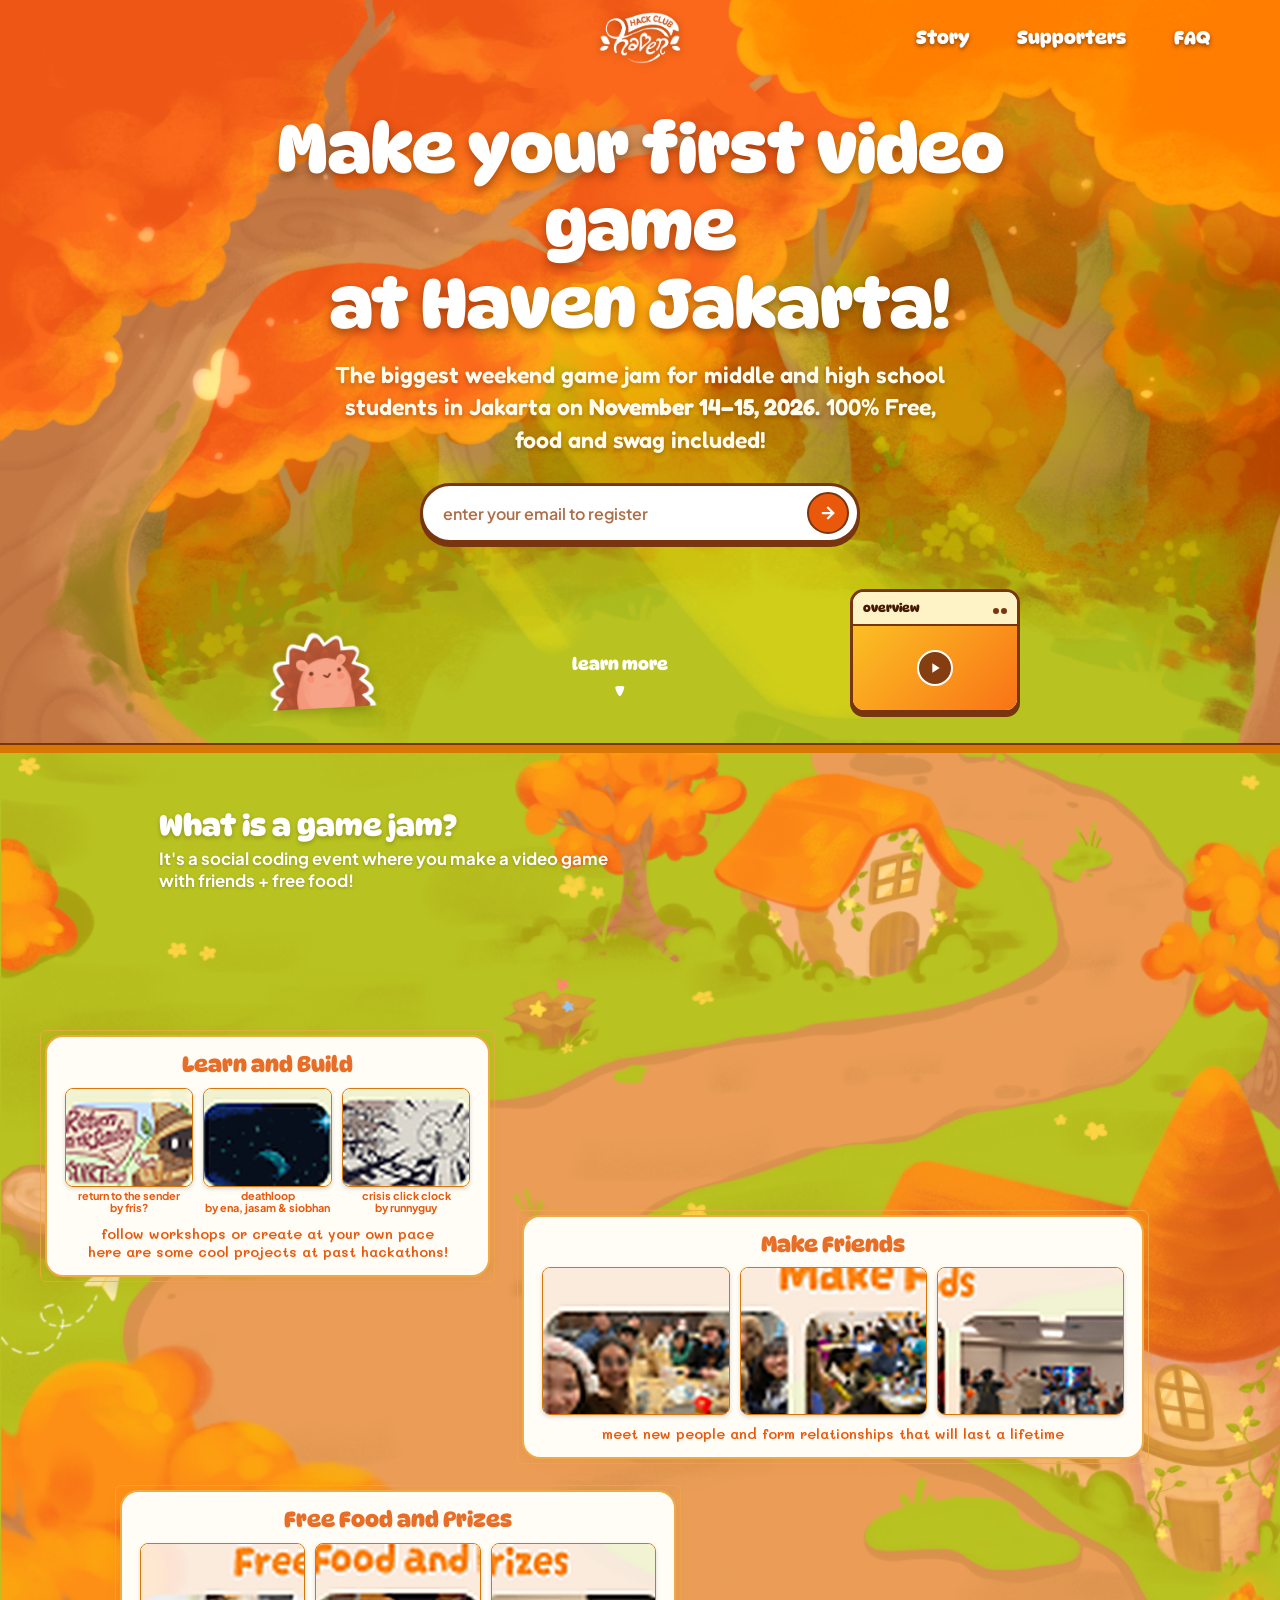
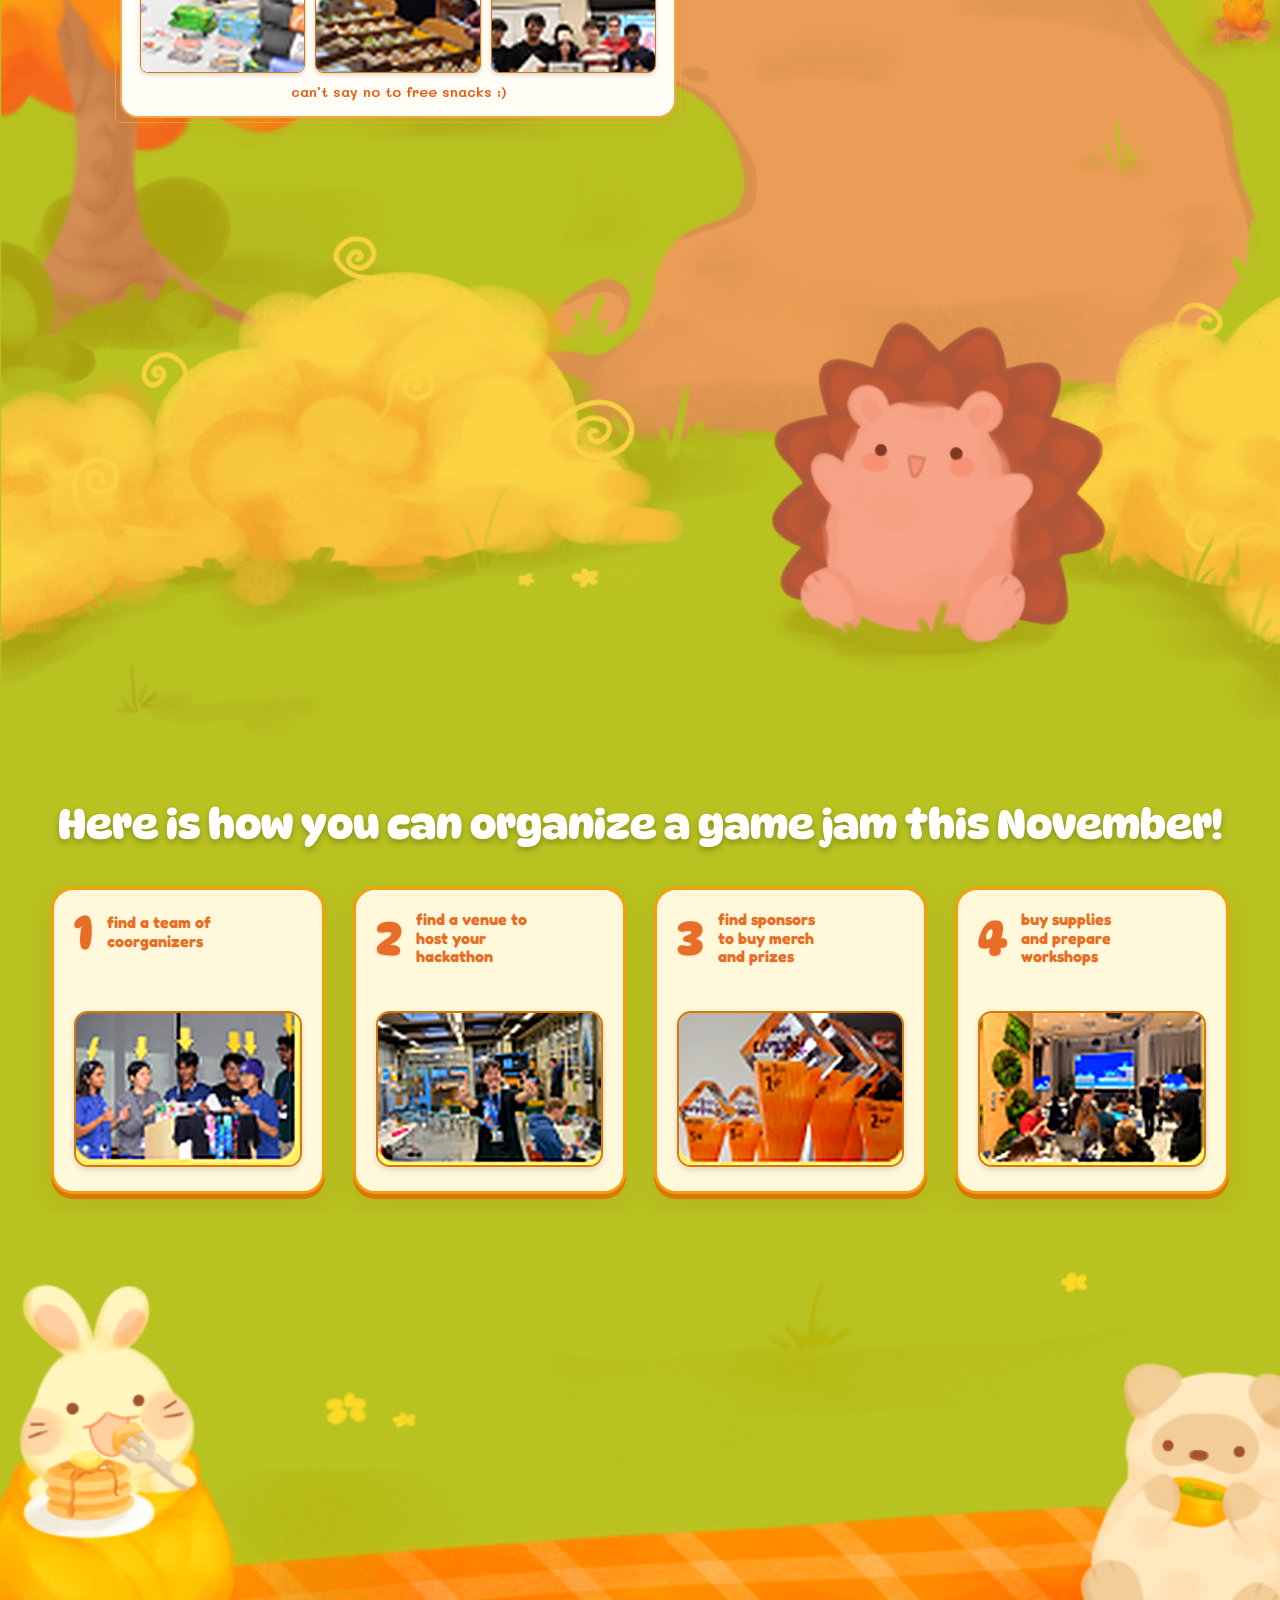
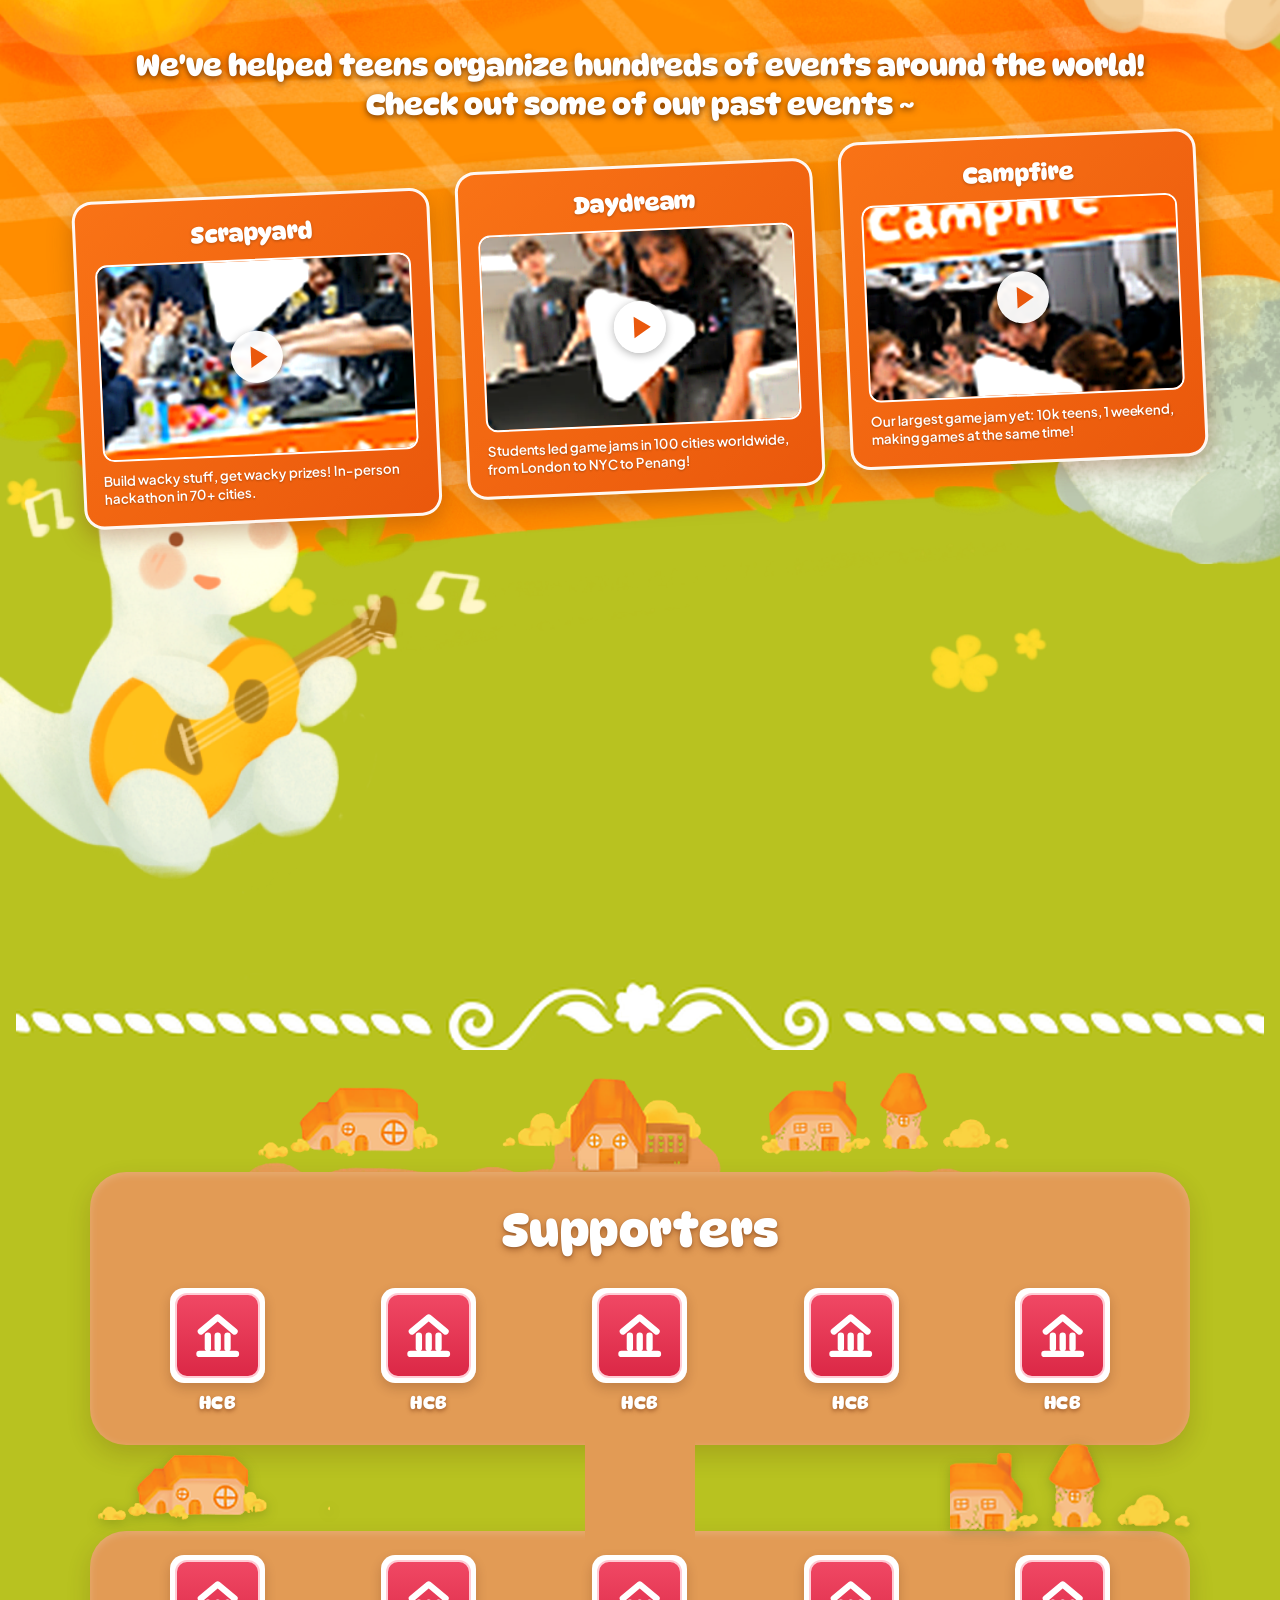
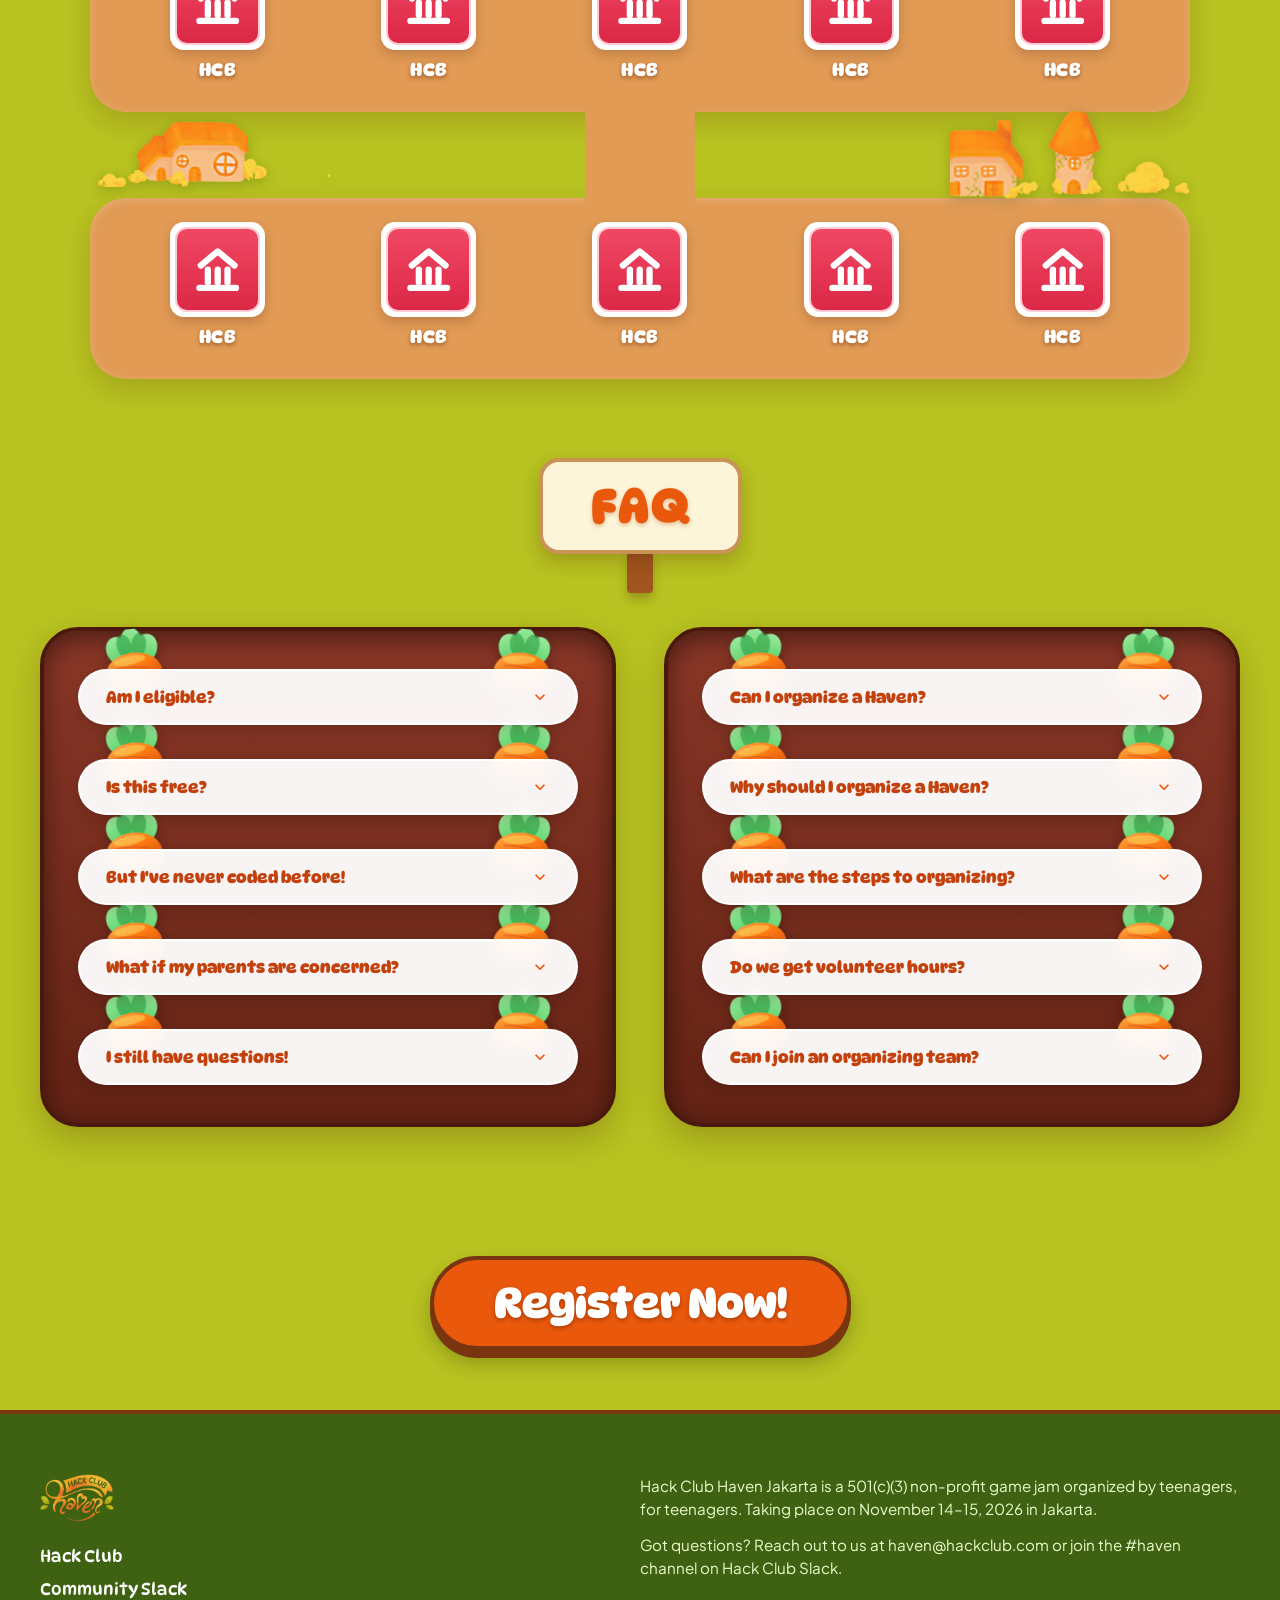
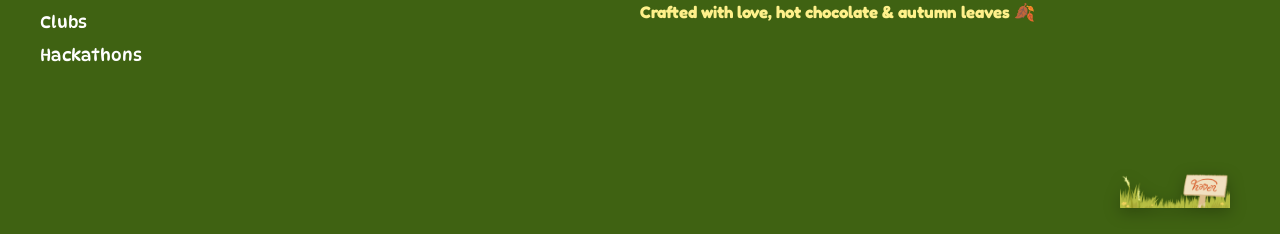
==== commit 25bc7c6e: "Update Besar" ====
--- a/index.html
+++ b/index.html
@@ -1,8 +1,8 @@
 <!DOCTYPE html>
-<html lang="id">
+<html lang="en">
 <head>
   <meta charset="UTF-8" /><meta name="viewport" content="width=device-width, initial-scale=1.0, viewport-fit=cover" />
-  <title>Haven Jakarta — Game Jam Seru untuk Pelajar SMP/SMA! (14–15 Nov 2026)</title>
+  <title>Haven Jakarta — Weekend Game Jam for High Schoolers! (Nov 14–15, 2026)</title>
   <link rel="preconnect" href="https://fonts.googleapis.com">
   <link rel="preconnect" href="https://fonts.gstatic.com" crossorigin>
   <link href="https://fonts.googleapis.com/css2?family=DynaPuff:wght@600;700;800&family=Fredoka:wght@600;700&family=Mali:ital,wght@0,500;0,600;0,700;1,600&family=Plus+Jakarta+Sans:wght@600;700;800&display=swap" rel="stylesheet">
@@ -23,21 +23,21 @@
         <nav class="nav-right-menu" aria-label="Main Navigation"><a href="#about" class="nav-item">Story</a><a href="#supporters" class="nav-item">Supporters</a><a href="#faq" class="nav-item">FAQ</a></nav>
         <button class="mobile-burger-btn" id="mobileBurger" aria-label="Menu" aria-expanded="false"><span></span><span></span><span></span></button>
       </div>
-      <nav class="mobile-nav-drawer" id="mobileDrawer"><a href="#about" class="mob-link">Story</a><a href="#how-it-works" class="mob-link">How it Works</a><a href="#past-jams" class="mob-link">Past Events</a><a href="#supporters" class="mob-link">Supporters</a><a href="#faq" class="mob-link">FAQ</a><button class="btn-drawer-signup" id="drawerSignupBtn">Daftar Sekarang! 🚀</button></nav>
+      <nav class="mobile-nav-drawer" id="mobileDrawer"><a href="#about" class="mob-link">Story</a><a href="#how-it-works" class="mob-link">How it Works</a><a href="#past-jams" class="mob-link">Past Events</a><a href="#supporters" class="mob-link">Supporters</a><a href="#faq" class="mob-link">FAQ</a><button class="btn-drawer-signup" id="drawerSignupBtn">Register Now! 🚀</button></nav>
     </header>
 
     <main>
       <section id="hero" class="hero-section">
         <div class="hero-content-wrap">
-          <h1 class="hero-title">Bikin game pertamamu<br>di Haven Jakarta!</h1>
-          <p class="hero-desc">Game jam akhir pekan terbesar untuk pelajar SMP/SMA di Jakarta pada <strong>14–15 November 2026</strong>. 100% Gratis, makanan & merchandise disediakan!</p>
+          <h1 class="hero-title">Make your first video game<br>at Haven Jakarta!</h1>
+          <p class="hero-desc">The biggest weekend game jam for middle and high school students in Jakarta on <strong>November 14–15, 2026</strong>. 100% Free, food and swag included!</p>
           <form class="hero-email-pill" id="heroEmailForm">
-            <input type="email" placeholder="masukkan email untuk daftar" required aria-label="Email" class="email-input-field" />
-            <button type="submit" class="email-submit-arrow" aria-label="Daftar"><svg viewBox="0 0 24 24" fill="none" stroke="currentColor" stroke-width="3" stroke-linecap="round" stroke-linejoin="round" width="18" height="18"><line x1="5" y1="12" x2="19" y2="12"></line><polyline points="12 5 19 12 12 19"></polyline></svg></button>
+            <input type="email" placeholder="enter your email to register" required aria-label="Email" class="email-input-field" />
+            <button type="submit" class="email-submit-arrow" aria-label="Register"><svg viewBox="0 0 24 24" fill="none" stroke="currentColor" stroke-width="3" stroke-linecap="round" stroke-linejoin="round" width="18" height="18"><line x1="5" y1="12" x2="19" y2="12"></line><polyline points="12 5 19 12 12 19"></polyline></svg></button>
           </form>
           <div class="hero-characters-row">
-            <div class="hedgehog-hero-wrapper" aria-hidden="true"><img src="assets/animalcuteHQ.png" alt="Maskot Haven" class="hedgehog-hero-img" /></div>
-            <a href="#about" class="learn-more-indicator"><span class="learn-text">pelajari lebih lanjut</span><span class="down-triangle">▼</span></a>
+            <div class="hedgehog-hero-wrapper" aria-hidden="true"><img src="assets/animalcuteHQ.png" alt="Haven Mascot" class="hedgehog-hero-img" /></div>
+            <a href="#about" class="learn-more-indicator"><span class="learn-text">learn more</span><span class="down-triangle">▼</span></a>
             <div class="hero-overview-widget"><div class="widget-top-bar"><span class="widget-title">overview</span><div class="widget-dots"><span></span><span></span></div></div><div class="widget-screen"><button class="pulse-play-icon" aria-label="Video Overview"><svg viewBox="0 0 24 24" fill="#ffffff" width="16" height="16"><polygon points="8,5 19,12 8,19" /></svg></button></div></div>
           </div>
         </div>
@@ -705,39 +705,39 @@
         </div>
       </section>
 
-      <section class="giant-cta-section"><div class="cta-button-center"><button class="btn-giant-orange-pill" id="openMainModal">Daftar Sekarang!</button></div></section>
+      <section class="giant-cta-section"><div class="cta-button-center"><button class="btn-giant-orange-pill" id="openMainModal">Register Now!</button></div></section>
     </main>
 
     <footer class="storybook-footer">
       <div class="footer-layout">
         <div class="footer-left-col">
           <a href="#hero" class="footer-logo-link"><img src="assets/logo.png" alt="Haven Jakarta Logo" class="footer-logo-img white-tint" /></a>
-          <ul class="footer-links-vertical"><li><a href="https://hackclub.com" target="_blank" rel="noopener noreferrer">Hack Club</a></li><li><a href="https://hackclub.com/slack" target="_blank" rel="noopener noreferrer">Slack Komunitas</a></li><li><a href="https://hackclub.com/clubs" target="_blank" rel="noopener noreferrer">Clubs</a></li><li><a href="https://hackathons.hackclub.com" target="_blank" rel="noopener noreferrer">Hackathons</a></li></ul>
+          <ul class="footer-links-vertical"><li><a href="https://hackclub.com" target="_blank" rel="noopener noreferrer">Hack Club</a></li><li><a href="https://hackclub.com/slack" target="_blank" rel="noopener noreferrer">Community Slack</a></li><li><a href="https://hackclub.com/clubs" target="_blank" rel="noopener noreferrer">Clubs</a></li><li><a href="https://hackathons.hackclub.com" target="_blank" rel="noopener noreferrer">Hackathons</a></li></ul>
         </div>
         <div class="footer-right-col">
-          <p class="footer-p">Hack Club Haven Jakarta adalah game jam non-profit 501(c)(3) oleh remaja, untuk remaja. Diselenggarakan pada 14–15 November 2026 di Jakarta.</p>
-          <p class="footer-p">Ada pertanyaan? Hubungi kami di haven@hackclub.com atau gabung di channel #haven di Hack Club Slack.</p>
-          <p class="footer-tagline">Dibuat dengan cinta, cokelat hangat & daun musim gugur 🍂</p>
+          <p class="footer-p">Hack Club Haven Jakarta is a 501(c)(3) non-profit game jam organized by teenagers, for teenagers. Taking place on November 14–15, 2026 in Jakarta.</p>
+          <p class="footer-p">Got questions? Reach out to us at haven@hackclub.com or join the #haven channel on Hack Club Slack.</p>
+          <p class="footer-tagline">Crafted with love, hot chocolate & autumn leaves 🍂</p>
         </div>
       </div>
-      <div class="footer-grass-trim" aria-hidden="true"><img src="assets/plang.png" alt="Papan Haven" class="footer-plang-img" /></div>
+      <div class="footer-grass-trim" aria-hidden="true"><img src="assets/plang.png" alt="Haven Wooden Sign" class="footer-plang-img" /></div>
     </footer>
   </div>
 
   <div class="modal-backdrop" id="signupModal" role="dialog" aria-modal="true" aria-labelledby="modalTitle" hidden>
     <div class="modal-story-card">
-      <button class="modal-close-btn" id="closeSignupModal" aria-label="Tutup form">&times;</button>
+      <button class="modal-close-btn" id="closeSignupModal" aria-label="Close modal">&times;</button>
       <div class="modal-header-block">
-        <span class="modal-kicker-tag">🍂 HAVEN JAKARTA — 14–15 NOVEMBER 2026</span>
-        <h3 class="modal-title" id="modalTitle">Daftar Peserta Haven Jakarta!</h3>
-        <p class="modal-intro">Amankan slotmu untuk game jam 14–15 November 2026 di Jakarta. 100% Gratis makanan & merchandise!</p>
+        <span class="modal-kicker-tag">🍂 HAVEN JAKARTA — NOVEMBER 14–15, 2026</span>
+        <h3 class="modal-title" id="modalTitle">Register for Haven Jakarta!</h3>
+        <p class="modal-intro">Claim your spot for the game jam on November 14–15, 2026 in Jakarta. 100% Free with meals and swag provided!</p>
       </div>
       <form class="modal-form-fields" id="leadJamForm">
-        <div class="field-item"><label for="leadName">Nama Lengkap</label><input type="text" id="leadName" placeholder="Contoh: Budi Santoso" required /></div>
-        <div class="field-item"><label for="leadEmail">Alamat Email</label><input type="email" id="leadEmail" placeholder="budi@example.com" required /></div>
-        <div class="field-item"><label for="leadCity">Asal Sekolah & Kota</label><input type="text" id="leadCity" placeholder="Contoh: SMAN 8 Jakarta" required /></div>
-        <div class="field-item"><label for="leadRole">Role Pilihanmu</label><select id="leadRole" required><option value="programmer">Programmer / Coder</option><option value="artist">Pixel Artist / Illustrator</option><option value="music">Music & Sound Designer</option><option value="beginner">Pemula Ingin Belajar dari Nol</option></select></div>
-        <button type="submit" class="btn-submit-modal">Kirim Pendaftaran 🚀</button>
+        <div class="field-item"><label for="leadName">Full Name</label><input type="text" id="leadName" placeholder="e.g. Alex Johnson" required /></div>
+        <div class="field-item"><label for="leadEmail">Email Address</label><input type="email" id="leadEmail" placeholder="alex@example.com" required /></div>
+        <div class="field-item"><label for="leadCity">School & City</label><input type="text" id="leadCity" placeholder="e.g. Jakarta International School" required /></div>
+        <div class="field-item"><label for="leadRole">Your Preferred Role</label><select id="leadRole" required><option value="programmer">Programmer / Coder</option><option value="artist">Pixel Artist / Illustrator</option><option value="music">Music & Sound Designer</option><option value="beginner">Complete Beginner (Learning from Scratch)</option></select></div>
+        <button type="submit" class="btn-submit-modal">Submit Registration 🚀</button>
       </form>
     </div>
   </div>
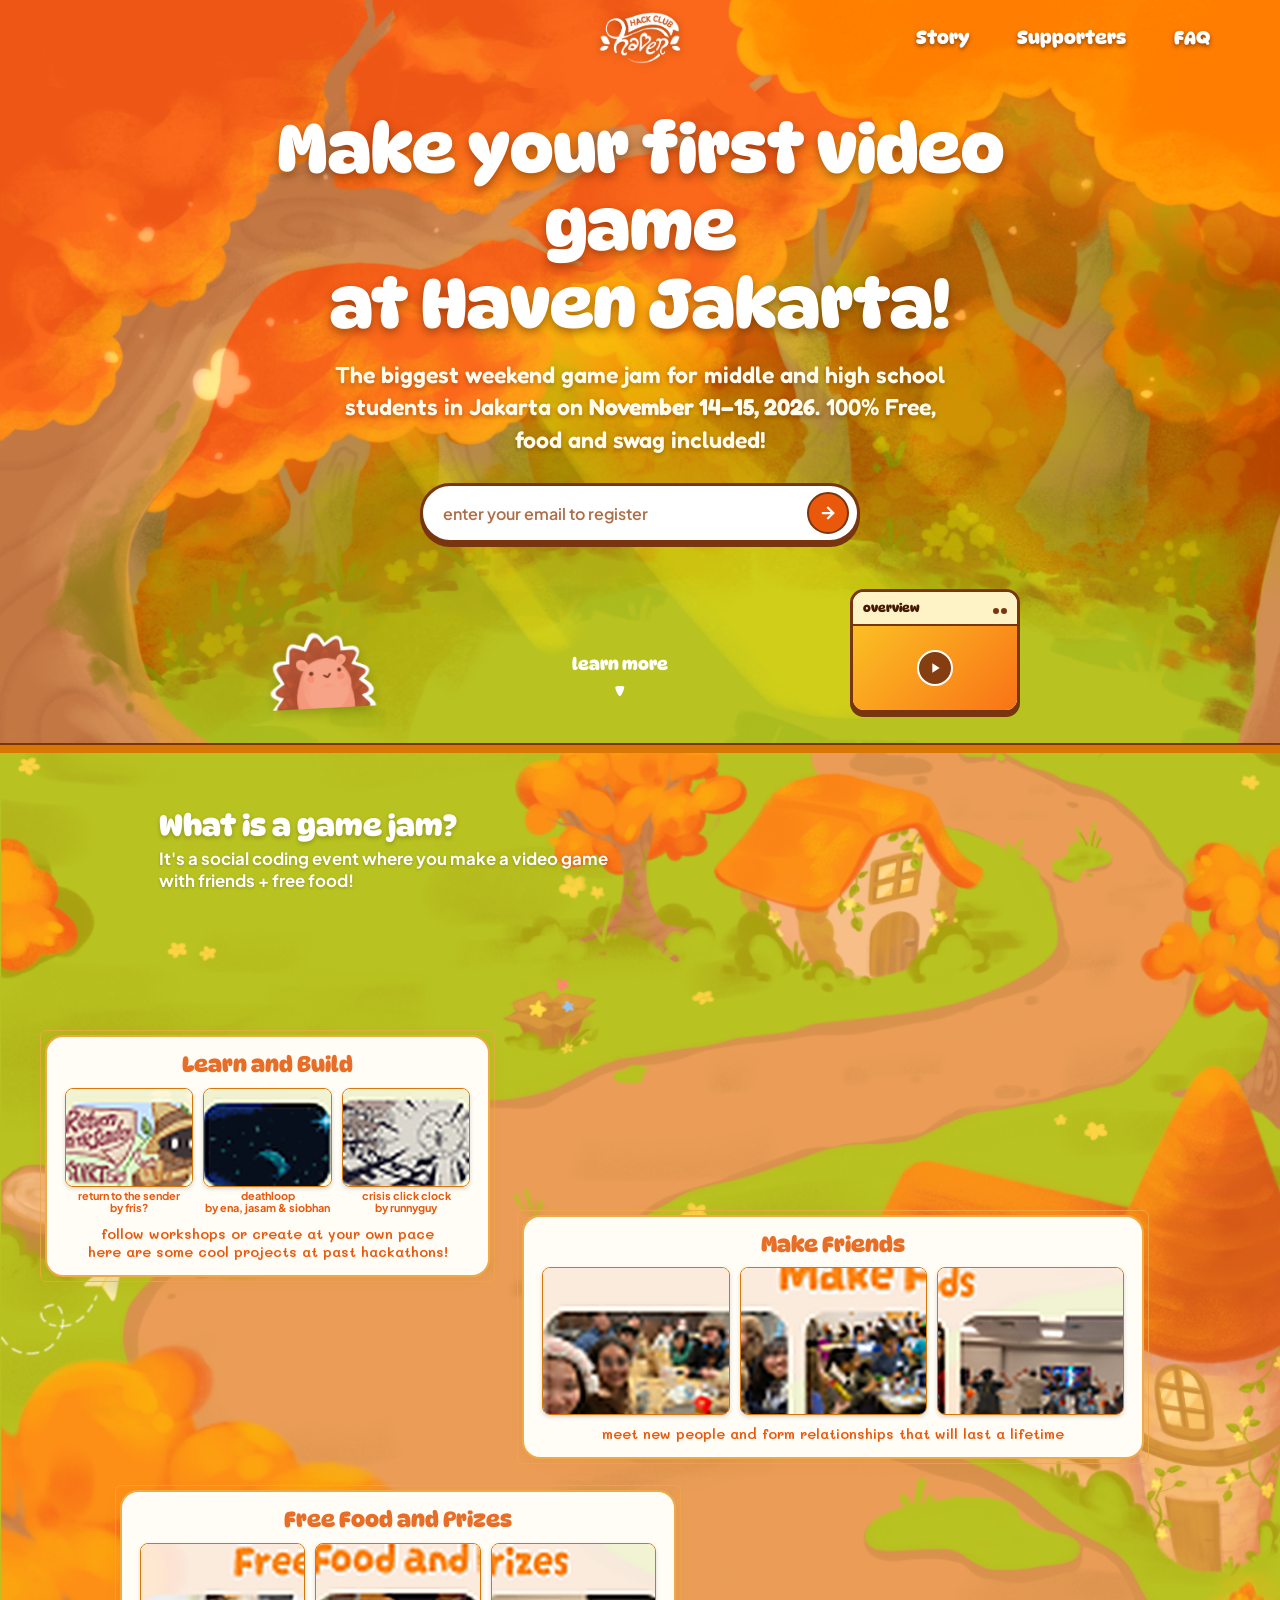
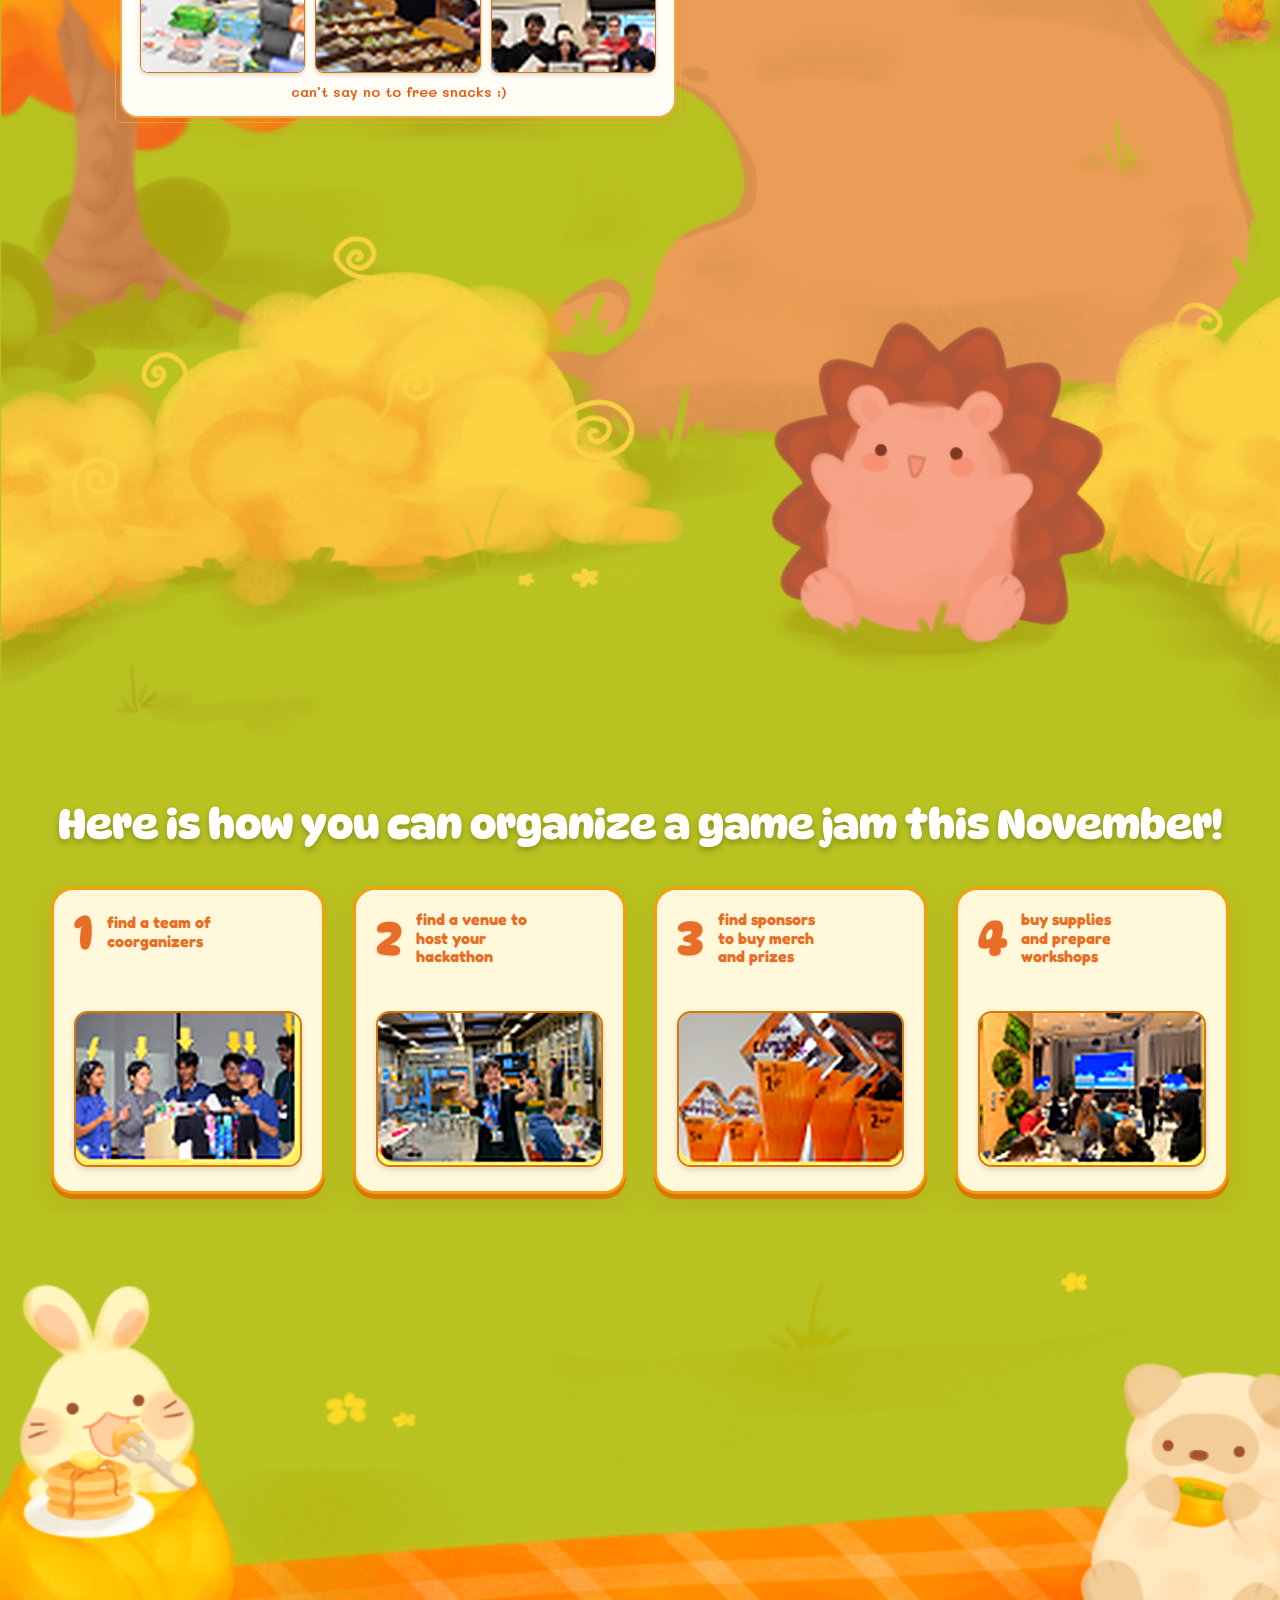
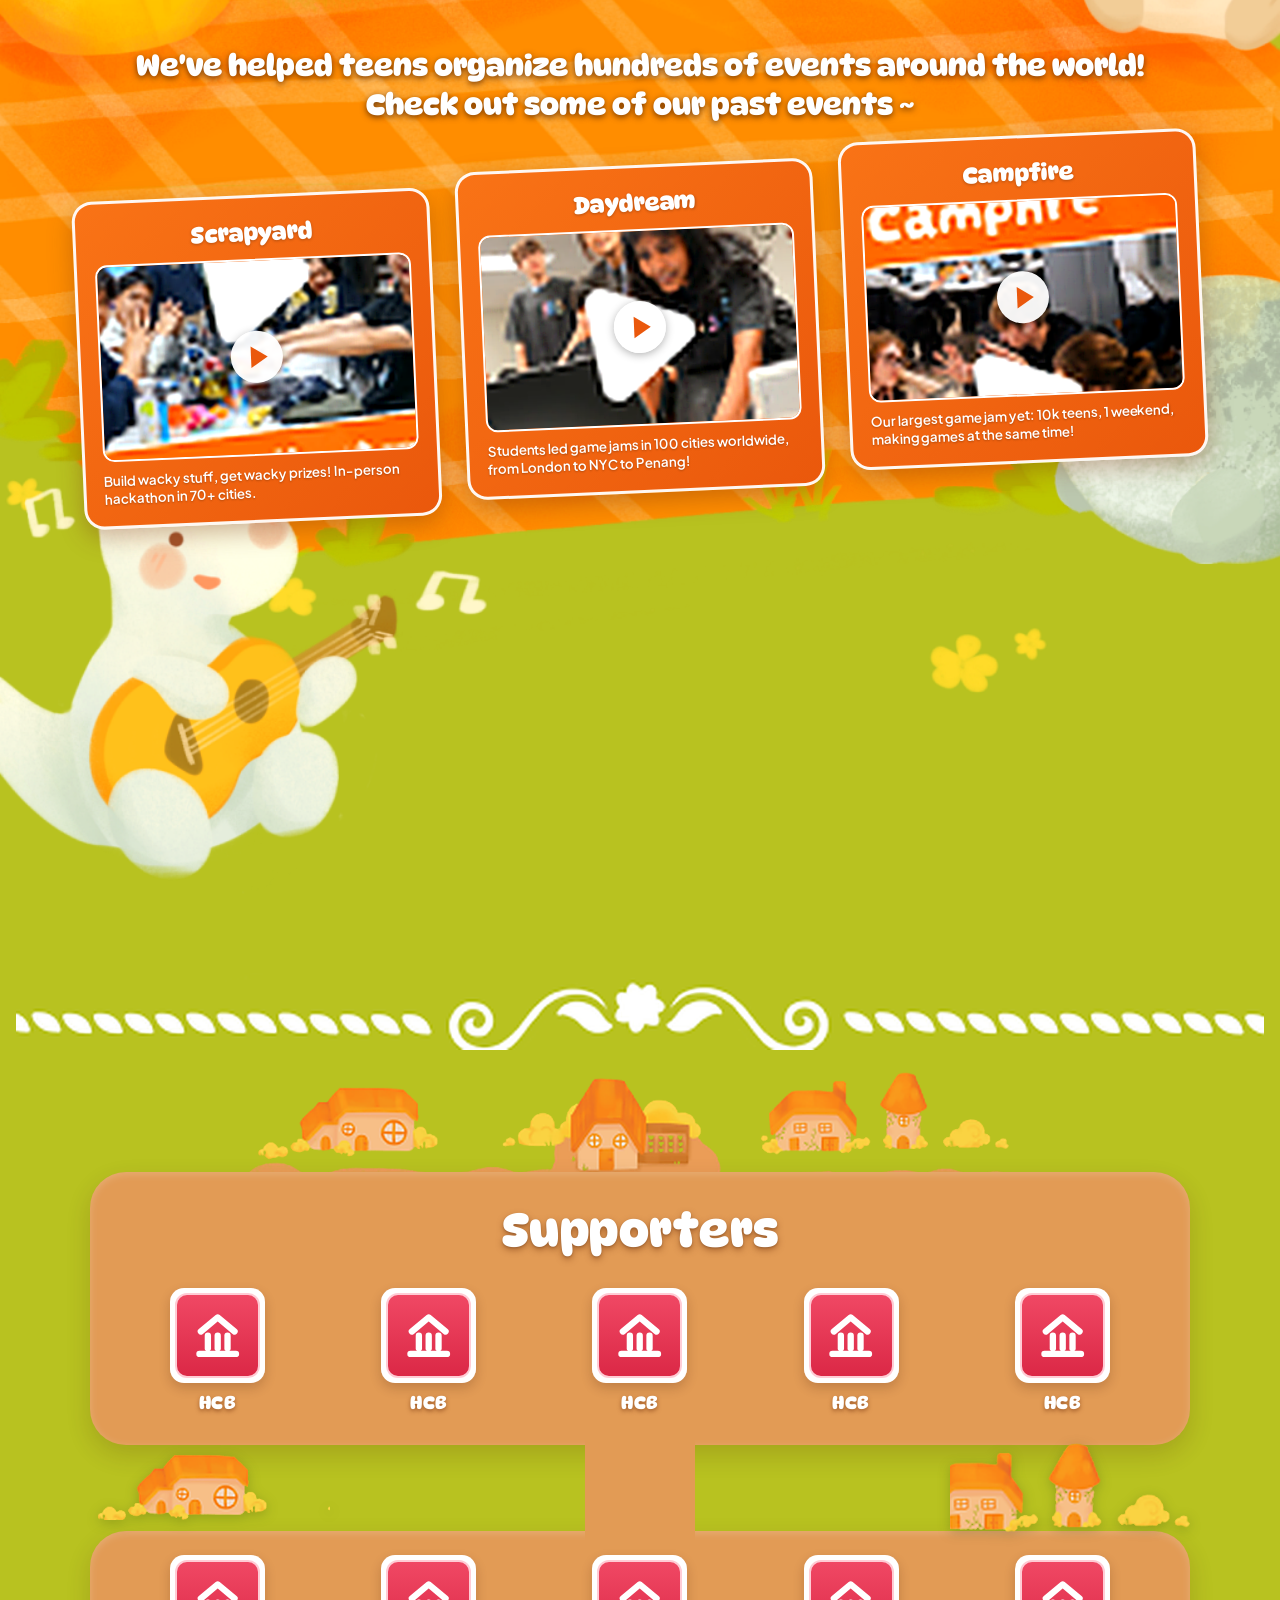
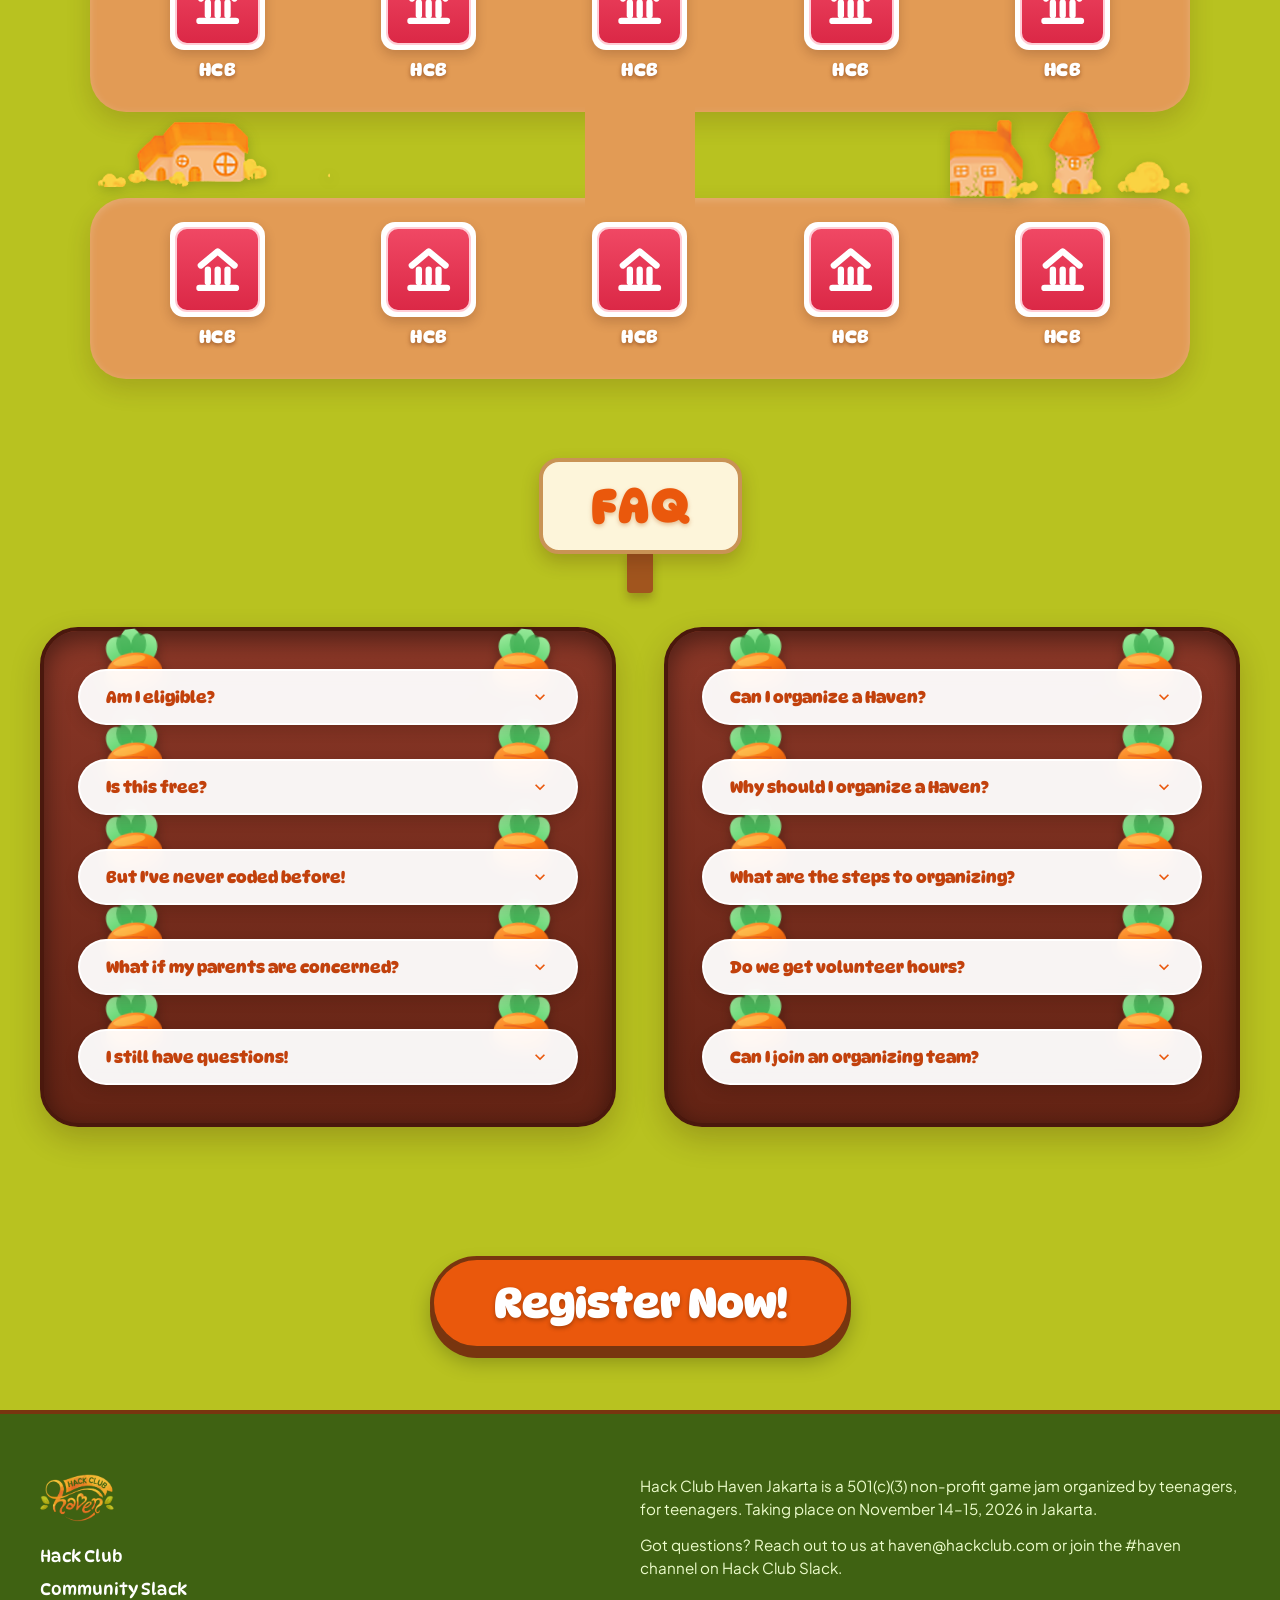
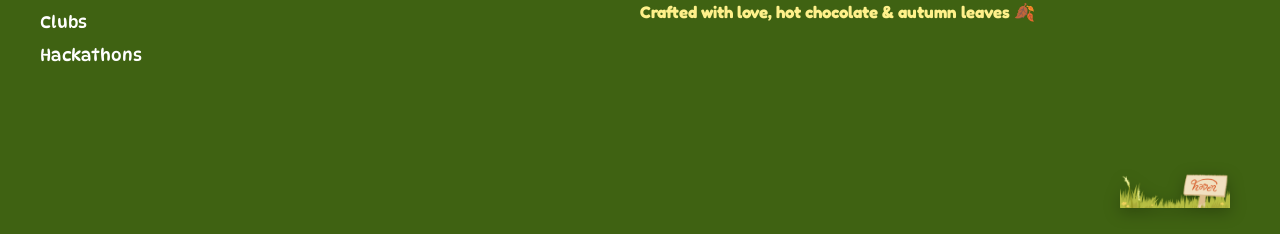
==== commit f8cef274: "Merapihkan HTML Dari EAI Jahannam" ====
--- a/index.html
+++ b/index.html
@@ -3,48 +3,105 @@
 <head>
   <meta charset="UTF-8" /><meta name="viewport" content="width=device-width, initial-scale=1.0, viewport-fit=cover" />
   <title>Haven Jakarta — Weekend Game Jam for High Schoolers! (Nov 14–15, 2026)</title>
+  <meta name="description" content="Hack Club Haven Jakarta — A weekend game jam for middle and high school students in Jakarta on November 14–15, 2026. 100% Free with food, swag, and workshops provided!" />
+  <meta name="theme-color" content="#b8c220" />
+  <meta property="og:title" content="Haven Jakarta — Weekend Game Jam for High Schoolers!" />
+  <meta property="og:description" content="The biggest weekend game jam for middle and high school students in Jakarta on November 14–15, 2026. 100% Free with food and swag provided!" />
+  <meta property="og:image" content="assets/logo.png" />
+  <meta property="og:type" content="website" />
+  <link rel="icon" type="image/png" href="assets/logo.png" />
+
   <link rel="preconnect" href="https://fonts.googleapis.com">
   <link rel="preconnect" href="https://fonts.gstatic.com" crossorigin>
   <link href="https://fonts.googleapis.com/css2?family=DynaPuff:wght@600;700;800&family=Fredoka:wght@600;700&family=Mali:ital,wght@0,500;0,600;0,700;1,600&family=Plus+Jakarta+Sans:wght@600;700;800&display=swap" rel="stylesheet">
-  <link rel="stylesheet" href="styles.css?v=11" />
-  <link rel="stylesheet" href="css/meadow.css?v=11" />
-  <link rel="stylesheet" href="css/steps.css?v=11" />
-  <link rel="stylesheet" href="css/picnic.css?v=11" />
-  <link rel="stylesheet" href="css/supporters.css?v=12" />
-  <link rel="stylesheet" href="css/faq.css?v=12" />
+  <link rel="stylesheet" href="styles.css?v=13" />
 </head>
 <body class="storybook-body">
-  <div class="autumn-leaves-overlay" aria-hidden="true"><span class="leaf l1">🍂</span><span class="leaf l2">🍁</span><span class="leaf l3">🍂</span><span class="leaf l4">🍁</span><span class="leaf l5">🍃</span></div>
+  <!-- Shared SVG Symbols Manifest (Ultra-crisp & zero markup redundancy) -->
+  <svg style="display:none;" xmlns="http://www.w3.org/2000/svg">
+    <symbol id="icon-hcb" viewBox="0 0 48 48">
+      <path d="M12 21L24 11L36 21" stroke="white" stroke-width="4.5" stroke-linecap="round" stroke-linejoin="round" fill="none"/>
+      <line x1="17" y1="24" x2="17" y2="33" stroke="white" stroke-width="4.5" stroke-linecap="round"/>
+      <line x1="24" y1="24" x2="24" y2="33" stroke="white" stroke-width="4.5" stroke-linecap="round"/>
+      <line x1="31" y1="24" x2="31" y2="33" stroke="white" stroke-width="4.5" stroke-linecap="round"/>
+      <line x1="11" y1="37" x2="37" y2="37" stroke="white" stroke-width="4.5" stroke-linecap="round"/>
+    </symbol>
+    <symbol id="icon-chevron" viewBox="0 0 24 24">
+      <path d="M7.41 8.59L12 13.17l4.59-4.58L18 10l-6 6-6-6 1.41-1.41z" fill="currentColor"/>
+    </symbol>
+  </svg>
+
+  <div class="autumn-leaves-overlay" aria-hidden="true">
+    <span class="leaf l1">🍂</span><span class="leaf l2">🍁</span><span class="leaf l3">🍂</span><span class="leaf l4">🍁</span><span class="leaf l5">🍃</span>
+  </div>
+
   <div class="full-page-layout">
-    <header class="top-nav-bar">
+<header class="top-nav-bar">
       <div class="nav-container">
         <div class="nav-spacer-left" aria-hidden="true"></div>
-        <a href="#hero" class="nav-brand-logo-center" aria-label="Hack Club Haven Jakarta"><img src="assets/logo.png" alt="Haven Jakarta" class="brand-logo-img white-tint" /></a>
-        <nav class="nav-right-menu" aria-label="Main Navigation"><a href="#about" class="nav-item">Story</a><a href="#supporters" class="nav-item">Supporters</a><a href="#faq" class="nav-item">FAQ</a></nav>
-        <button class="mobile-burger-btn" id="mobileBurger" aria-label="Menu" aria-expanded="false"><span></span><span></span><span></span></button>
+        <a href="#hero" class="nav-brand-logo-center" aria-label="Hack Club Haven Jakarta">
+          <img src="assets/logo.png" alt="Haven Jakarta" class="brand-logo-img white-tint" />
+        </a>
+        <nav class="nav-right-menu" aria-label="Main Navigation">
+          <a href="#about" class="nav-item">Story</a>
+          <a href="#supporters" class="nav-item">Supporters</a>
+          <a href="#faq" class="nav-item">FAQ</a>
+        </nav>
+        <button class="mobile-burger-btn" id="mobileBurger" aria-label="Menu" aria-expanded="false">
+          <span></span><span></span><span></span>
+        </button>
       </div>
-      <nav class="mobile-nav-drawer" id="mobileDrawer"><a href="#about" class="mob-link">Story</a><a href="#how-it-works" class="mob-link">How it Works</a><a href="#past-jams" class="mob-link">Past Events</a><a href="#supporters" class="mob-link">Supporters</a><a href="#faq" class="mob-link">FAQ</a><button class="btn-drawer-signup" id="drawerSignupBtn">Register Now! 🚀</button></nav>
+      <nav class="mobile-nav-drawer" id="mobileDrawer">
+        <a href="#about" class="mob-link">Story</a>
+        <a href="#how-it-works" class="mob-link">How it Works</a>
+        <a href="#past-jams" class="mob-link">Past Events</a>
+        <a href="#supporters" class="mob-link">Supporters</a>
+        <a href="#faq" class="mob-link">FAQ</a>
+        <button class="btn-drawer-signup" id="drawerSignupBtn">Register Now! 🚀</button>
+      </nav>
     </header>
 
     <main>
-      <section id="hero" class="hero-section">
+<section id="hero" class="hero-section">
         <div class="hero-content-wrap">
           <h1 class="hero-title">Make your first video game<br>at Haven Jakarta!</h1>
           <p class="hero-desc">The biggest weekend game jam for middle and high school students in Jakarta on <strong>November 14–15, 2026</strong>. 100% Free, food and swag included!</p>
           <form class="hero-email-pill" id="heroEmailForm">
             <input type="email" placeholder="enter your email to register" required aria-label="Email" class="email-input-field" />
-            <button type="submit" class="email-submit-arrow" aria-label="Register"><svg viewBox="0 0 24 24" fill="none" stroke="currentColor" stroke-width="3" stroke-linecap="round" stroke-linejoin="round" width="18" height="18"><line x1="5" y1="12" x2="19" y2="12"></line><polyline points="12 5 19 12 12 19"></polyline></svg></button>
+            <button type="submit" class="email-submit-arrow" aria-label="Register">
+              <svg viewBox="0 0 24 24" fill="none" stroke="currentColor" stroke-width="3" stroke-linecap="round" stroke-linejoin="round" width="18" height="18">
+                <line x1="5" y1="12" x2="19" y2="12"></line>
+                <polyline points="12 5 19 12 12 19"></polyline>
+              </svg>
+            </button>
           </form>
           <div class="hero-characters-row">
-            <div class="hedgehog-hero-wrapper" aria-hidden="true"><img src="assets/animalcuteHQ.png" alt="Haven Mascot" class="hedgehog-hero-img" /></div>
-            <a href="#about" class="learn-more-indicator"><span class="learn-text">learn more</span><span class="down-triangle">▼</span></a>
-            <div class="hero-overview-widget"><div class="widget-top-bar"><span class="widget-title">overview</span><div class="widget-dots"><span></span><span></span></div></div><div class="widget-screen"><button class="pulse-play-icon" aria-label="Video Overview"><svg viewBox="0 0 24 24" fill="#ffffff" width="16" height="16"><polygon points="8,5 19,12 8,19" /></svg></button></div></div>
+            <div class="hedgehog-hero-wrapper" aria-hidden="true">
+              <img src="assets/animalcuteHQ.png" alt="Haven Mascot" class="hedgehog-hero-img" />
+            </div>
+            <a href="#about" class="learn-more-indicator">
+              <span class="learn-text">learn more</span>
+              <span class="down-triangle">▼</span>
+            </a>
+            <div class="hero-overview-widget">
+              <div class="widget-top-bar">
+                <span class="widget-title">overview</span>
+                <div class="widget-dots"><span></span><span></span></div>
+              </div>
+              <div class="widget-screen">
+                <button class="pulse-play-icon" aria-label="Video Overview">
+                  <svg viewBox="0 0 24 24" fill="#ffffff" width="16" height="16">
+                    <polygon points="8,5 19,12 8,19" />
+                  </svg>
+                </button>
+              </div>
+            </div>
           </div>
         </div>
         <div class="hero-bottom-divider" aria-hidden="true"></div>
       </section>
 
-      <section id="about" class="meadow-path-section">
+<section id="about" class="meadow-path-section">
         <div class="roadvillage-stage">
           <img src="assets/roadvillage_exact.png" alt="Haven Adventure Road & Village" class="roadvillage-canvas-img" />
           
@@ -124,11 +181,7 @@
         </div>
       </section>
 
-      <!-- =========================================================================
-           4-STEP ORGANIZER GUIDE (Here is how you can organize a game jam this November!)
-           Matches media_1790721001125.png 100%
-           ========================================================================= -->
-      <section id="how-it-works" class="organizer-steps-section">
+<section id="how-it-works" class="organizer-steps-section">
         <div class="steps-container">
           <h2 class="steps-main-heading">Here is how you can organize a game jam this November!</h2>
           <div class="steps-cards-row">
@@ -179,11 +232,7 @@
         </div>
       </section>
 
-      <!-- =========================================================================
-           PICNIC MEADOW & PAST EVENTS (Scrapyard, Daydream, Campfire)
-           Matches media_1790721001125.png 100%
-           ========================================================================= -->
-      <section id="past-jams" class="picnic-meadow-section">
+<section id="past-jams" class="picnic-meadow-section">
         <div class="picnic-canvas-wrap">
           <img src="assets/animalkumpul.png" alt="Picnic with cute animals" class="picnic-base-img" />
           
@@ -246,11 +295,7 @@
         </div>
       </section>
 
-      <!-- =========================================================================
-           SUPPORTERS SECTION (PURE VECTOR HTML & CSS)
-           Matches media_1790728030812.png 100%
-           ========================================================================= -->
-      <section id="supporters" class="supporters-exact-section">
+<section id="supporters" class="supporters-exact-section">
         <div id="schedule" style="position:absolute;top:0;"></div>
         
         <!-- Top Lace Ribbon Divider -->
@@ -267,78 +312,12 @@
           <!-- Tier 1 Dirt Terrace -->
           <div class="supporters-terrace">
             <h2 class="supporters-exact-title">Supporters</h2>
-
             <div class="supporters-stamps-grid">
-              <a href="https://hcb.hackclub.com" target="_blank" rel="noopener noreferrer" class="hcb-stamp-unit" title="Hack Club Bank (HCB)">
-                <div class="hcb-white-card">
-                  <div class="hcb-pink-badge">
-                    <svg class="hcb-bank-svg" viewBox="0 0 48 48" fill="none" xmlns="http://www.w3.org/2000/svg">
-                      <path d="M12 21L24 11L36 21" stroke="white" stroke-width="4.5" stroke-linecap="round" stroke-linejoin="round"/>
-                      <line x1="17" y1="24" x2="17" y2="33" stroke="white" stroke-width="4.5" stroke-linecap="round"/>
-                      <line x1="24" y1="24" x2="24" y2="33" stroke="white" stroke-width="4.5" stroke-linecap="round"/>
-                      <line x1="31" y1="24" x2="31" y2="33" stroke="white" stroke-width="4.5" stroke-linecap="round"/>
-                      <line x1="11" y1="37" x2="37" y2="37" stroke="white" stroke-width="4.5" stroke-linecap="round"/>
-                    </svg>
-                  </div>
-                </div>
-                <span class="hcb-stamp-text">HCB</span>
-              </a>
-              <a href="https://hcb.hackclub.com" target="_blank" rel="noopener noreferrer" class="hcb-stamp-unit" title="Hack Club Bank (HCB)">
-                <div class="hcb-white-card">
-                  <div class="hcb-pink-badge">
-                    <svg class="hcb-bank-svg" viewBox="0 0 48 48" fill="none" xmlns="http://www.w3.org/2000/svg">
-                      <path d="M12 21L24 11L36 21" stroke="white" stroke-width="4.5" stroke-linecap="round" stroke-linejoin="round"/>
-                      <line x1="17" y1="24" x2="17" y2="33" stroke="white" stroke-width="4.5" stroke-linecap="round"/>
-                      <line x1="24" y1="24" x2="24" y2="33" stroke="white" stroke-width="4.5" stroke-linecap="round"/>
-                      <line x1="31" y1="24" x2="31" y2="33" stroke="white" stroke-width="4.5" stroke-linecap="round"/>
-                      <line x1="11" y1="37" x2="37" y2="37" stroke="white" stroke-width="4.5" stroke-linecap="round"/>
-                    </svg>
-                  </div>
-                </div>
-                <span class="hcb-stamp-text">HCB</span>
-              </a>
-              <a href="https://hcb.hackclub.com" target="_blank" rel="noopener noreferrer" class="hcb-stamp-unit" title="Hack Club Bank (HCB)">
-                <div class="hcb-white-card">
-                  <div class="hcb-pink-badge">
-                    <svg class="hcb-bank-svg" viewBox="0 0 48 48" fill="none" xmlns="http://www.w3.org/2000/svg">
-                      <path d="M12 21L24 11L36 21" stroke="white" stroke-width="4.5" stroke-linecap="round" stroke-linejoin="round"/>
-                      <line x1="17" y1="24" x2="17" y2="33" stroke="white" stroke-width="4.5" stroke-linecap="round"/>
-                      <line x1="24" y1="24" x2="24" y2="33" stroke="white" stroke-width="4.5" stroke-linecap="round"/>
-                      <line x1="31" y1="24" x2="31" y2="33" stroke="white" stroke-width="4.5" stroke-linecap="round"/>
-                      <line x1="11" y1="37" x2="37" y2="37" stroke="white" stroke-width="4.5" stroke-linecap="round"/>
-                    </svg>
-                  </div>
-                </div>
-                <span class="hcb-stamp-text">HCB</span>
-              </a>
-              <a href="https://hcb.hackclub.com" target="_blank" rel="noopener noreferrer" class="hcb-stamp-unit" title="Hack Club Bank (HCB)">
-                <div class="hcb-white-card">
-                  <div class="hcb-pink-badge">
-                    <svg class="hcb-bank-svg" viewBox="0 0 48 48" fill="none" xmlns="http://www.w3.org/2000/svg">
-                      <path d="M12 21L24 11L36 21" stroke="white" stroke-width="4.5" stroke-linecap="round" stroke-linejoin="round"/>
-                      <line x1="17" y1="24" x2="17" y2="33" stroke="white" stroke-width="4.5" stroke-linecap="round"/>
-                      <line x1="24" y1="24" x2="24" y2="33" stroke="white" stroke-width="4.5" stroke-linecap="round"/>
-                      <line x1="31" y1="24" x2="31" y2="33" stroke="white" stroke-width="4.5" stroke-linecap="round"/>
-                      <line x1="11" y1="37" x2="37" y2="37" stroke="white" stroke-width="4.5" stroke-linecap="round"/>
-                    </svg>
-                  </div>
-                </div>
-                <span class="hcb-stamp-text">HCB</span>
-              </a>
-              <a href="https://hcb.hackclub.com" target="_blank" rel="noopener noreferrer" class="hcb-stamp-unit" title="Hack Club Bank (HCB)">
-                <div class="hcb-white-card">
-                  <div class="hcb-pink-badge">
-                    <svg class="hcb-bank-svg" viewBox="0 0 48 48" fill="none" xmlns="http://www.w3.org/2000/svg">
-                      <path d="M12 21L24 11L36 21" stroke="white" stroke-width="4.5" stroke-linecap="round" stroke-linejoin="round"/>
-                      <line x1="17" y1="24" x2="17" y2="33" stroke="white" stroke-width="4.5" stroke-linecap="round"/>
-                      <line x1="24" y1="24" x2="24" y2="33" stroke="white" stroke-width="4.5" stroke-linecap="round"/>
-                      <line x1="31" y1="24" x2="31" y2="33" stroke="white" stroke-width="4.5" stroke-linecap="round"/>
-                      <line x1="11" y1="37" x2="37" y2="37" stroke="white" stroke-width="4.5" stroke-linecap="round"/>
-                    </svg>
-                  </div>
-                </div>
-                <span class="hcb-stamp-text">HCB</span>
-              </a>
+              <a href="https://hcb.hackclub.com" target="_blank" rel="noopener noreferrer" class="hcb-stamp-unit" title="Hack Club Bank (HCB)"><div class="hcb-white-card"><div class="hcb-pink-badge"><svg class="hcb-bank-svg" viewBox="0 0 48 48"><use href="#icon-hcb"/></svg></div></div><span class="hcb-stamp-text">HCB</span></a>
+              <a href="https://hcb.hackclub.com" target="_blank" rel="noopener noreferrer" class="hcb-stamp-unit" title="Hack Club Bank (HCB)"><div class="hcb-white-card"><div class="hcb-pink-badge"><svg class="hcb-bank-svg" viewBox="0 0 48 48"><use href="#icon-hcb"/></svg></div></div><span class="hcb-stamp-text">HCB</span></a>
+              <a href="https://hcb.hackclub.com" target="_blank" rel="noopener noreferrer" class="hcb-stamp-unit" title="Hack Club Bank (HCB)"><div class="hcb-white-card"><div class="hcb-pink-badge"><svg class="hcb-bank-svg" viewBox="0 0 48 48"><use href="#icon-hcb"/></svg></div></div><span class="hcb-stamp-text">HCB</span></a>
+              <a href="https://hcb.hackclub.com" target="_blank" rel="noopener noreferrer" class="hcb-stamp-unit" title="Hack Club Bank (HCB)"><div class="hcb-white-card"><div class="hcb-pink-badge"><svg class="hcb-bank-svg" viewBox="0 0 48 48"><use href="#icon-hcb"/></svg></div></div><span class="hcb-stamp-text">HCB</span></a>
+              <a href="https://hcb.hackclub.com" target="_blank" rel="noopener noreferrer" class="hcb-stamp-unit" title="Hack Club Bank (HCB)"><div class="hcb-white-card"><div class="hcb-pink-badge"><svg class="hcb-bank-svg" viewBox="0 0 48 48"><use href="#icon-hcb"/></svg></div></div><span class="hcb-stamp-text">HCB</span></a>
             </div>
           </div>
 
@@ -352,76 +331,11 @@
           <!-- Tier 2 Dirt Terrace -->
           <div class="supporters-terrace">
             <div class="supporters-stamps-grid">
-              <a href="https://hcb.hackclub.com" target="_blank" rel="noopener noreferrer" class="hcb-stamp-unit" title="Hack Club Bank (HCB)">
-                <div class="hcb-white-card">
-                  <div class="hcb-pink-badge">
-                    <svg class="hcb-bank-svg" viewBox="0 0 48 48" fill="none" xmlns="http://www.w3.org/2000/svg">
-                      <path d="M12 21L24 11L36 21" stroke="white" stroke-width="4.5" stroke-linecap="round" stroke-linejoin="round"/>
-                      <line x1="17" y1="24" x2="17" y2="33" stroke="white" stroke-width="4.5" stroke-linecap="round"/>
-                      <line x1="24" y1="24" x2="24" y2="33" stroke="white" stroke-width="4.5" stroke-linecap="round"/>
-                      <line x1="31" y1="24" x2="31" y2="33" stroke="white" stroke-width="4.5" stroke-linecap="round"/>
-                      <line x1="11" y1="37" x2="37" y2="37" stroke="white" stroke-width="4.5" stroke-linecap="round"/>
-                    </svg>
-                  </div>
-                </div>
-                <span class="hcb-stamp-text">HCB</span>
-              </a>
-              <a href="https://hcb.hackclub.com" target="_blank" rel="noopener noreferrer" class="hcb-stamp-unit" title="Hack Club Bank (HCB)">
-                <div class="hcb-white-card">
-                  <div class="hcb-pink-badge">
-                    <svg class="hcb-bank-svg" viewBox="0 0 48 48" fill="none" xmlns="http://www.w3.org/2000/svg">
-                      <path d="M12 21L24 11L36 21" stroke="white" stroke-width="4.5" stroke-linecap="round" stroke-linejoin="round"/>
-                      <line x1="17" y1="24" x2="17" y2="33" stroke="white" stroke-width="4.5" stroke-linecap="round"/>
-                      <line x1="24" y1="24" x2="24" y2="33" stroke="white" stroke-width="4.5" stroke-linecap="round"/>
-                      <line x1="31" y1="24" x2="31" y2="33" stroke="white" stroke-width="4.5" stroke-linecap="round"/>
-                      <line x1="11" y1="37" x2="37" y2="37" stroke="white" stroke-width="4.5" stroke-linecap="round"/>
-                    </svg>
-                  </div>
-                </div>
-                <span class="hcb-stamp-text">HCB</span>
-              </a>
-              <a href="https://hcb.hackclub.com" target="_blank" rel="noopener noreferrer" class="hcb-stamp-unit" title="Hack Club Bank (HCB)">
-                <div class="hcb-white-card">
-                  <div class="hcb-pink-badge">
-                    <svg class="hcb-bank-svg" viewBox="0 0 48 48" fill="none" xmlns="http://www.w3.org/2000/svg">
-                      <path d="M12 21L24 11L36 21" stroke="white" stroke-width="4.5" stroke-linecap="round" stroke-linejoin="round"/>
-                      <line x1="17" y1="24" x2="17" y2="33" stroke="white" stroke-width="4.5" stroke-linecap="round"/>
-                      <line x1="24" y1="24" x2="24" y2="33" stroke="white" stroke-width="4.5" stroke-linecap="round"/>
-                      <line x1="31" y1="24" x2="31" y2="33" stroke="white" stroke-width="4.5" stroke-linecap="round"/>
-                      <line x1="11" y1="37" x2="37" y2="37" stroke="white" stroke-width="4.5" stroke-linecap="round"/>
-                    </svg>
-                  </div>
-                </div>
-                <span class="hcb-stamp-text">HCB</span>
-              </a>
-              <a href="https://hcb.hackclub.com" target="_blank" rel="noopener noreferrer" class="hcb-stamp-unit" title="Hack Club Bank (HCB)">
-                <div class="hcb-white-card">
-                  <div class="hcb-pink-badge">
-                    <svg class="hcb-bank-svg" viewBox="0 0 48 48" fill="none" xmlns="http://www.w3.org/2000/svg">
-                      <path d="M12 21L24 11L36 21" stroke="white" stroke-width="4.5" stroke-linecap="round" stroke-linejoin="round"/>
-                      <line x1="17" y1="24" x2="17" y2="33" stroke="white" stroke-width="4.5" stroke-linecap="round"/>
-                      <line x1="24" y1="24" x2="24" y2="33" stroke="white" stroke-width="4.5" stroke-linecap="round"/>
-                      <line x1="31" y1="24" x2="31" y2="33" stroke="white" stroke-width="4.5" stroke-linecap="round"/>
-                      <line x1="11" y1="37" x2="37" y2="37" stroke="white" stroke-width="4.5" stroke-linecap="round"/>
-                    </svg>
-                  </div>
-                </div>
-                <span class="hcb-stamp-text">HCB</span>
-              </a>
-              <a href="https://hcb.hackclub.com" target="_blank" rel="noopener noreferrer" class="hcb-stamp-unit" title="Hack Club Bank (HCB)">
-                <div class="hcb-white-card">
-                  <div class="hcb-pink-badge">
-                    <svg class="hcb-bank-svg" viewBox="0 0 48 48" fill="none" xmlns="http://www.w3.org/2000/svg">
-                      <path d="M12 21L24 11L36 21" stroke="white" stroke-width="4.5" stroke-linecap="round" stroke-linejoin="round"/>
-                      <line x1="17" y1="24" x2="17" y2="33" stroke="white" stroke-width="4.5" stroke-linecap="round"/>
-                      <line x1="24" y1="24" x2="24" y2="33" stroke="white" stroke-width="4.5" stroke-linecap="round"/>
-                      <line x1="31" y1="24" x2="31" y2="33" stroke="white" stroke-width="4.5" stroke-linecap="round"/>
-                      <line x1="11" y1="37" x2="37" y2="37" stroke="white" stroke-width="4.5" stroke-linecap="round"/>
-                    </svg>
-                  </div>
-                </div>
-                <span class="hcb-stamp-text">HCB</span>
-              </a>
+              <a href="https://hcb.hackclub.com" target="_blank" rel="noopener noreferrer" class="hcb-stamp-unit" title="Hack Club Bank (HCB)"><div class="hcb-white-card"><div class="hcb-pink-badge"><svg class="hcb-bank-svg" viewBox="0 0 48 48"><use href="#icon-hcb"/></svg></div></div><span class="hcb-stamp-text">HCB</span></a>
+              <a href="https://hcb.hackclub.com" target="_blank" rel="noopener noreferrer" class="hcb-stamp-unit" title="Hack Club Bank (HCB)"><div class="hcb-white-card"><div class="hcb-pink-badge"><svg class="hcb-bank-svg" viewBox="0 0 48 48"><use href="#icon-hcb"/></svg></div></div><span class="hcb-stamp-text">HCB</span></a>
+              <a href="https://hcb.hackclub.com" target="_blank" rel="noopener noreferrer" class="hcb-stamp-unit" title="Hack Club Bank (HCB)"><div class="hcb-white-card"><div class="hcb-pink-badge"><svg class="hcb-bank-svg" viewBox="0 0 48 48"><use href="#icon-hcb"/></svg></div></div><span class="hcb-stamp-text">HCB</span></a>
+              <a href="https://hcb.hackclub.com" target="_blank" rel="noopener noreferrer" class="hcb-stamp-unit" title="Hack Club Bank (HCB)"><div class="hcb-white-card"><div class="hcb-pink-badge"><svg class="hcb-bank-svg" viewBox="0 0 48 48"><use href="#icon-hcb"/></svg></div></div><span class="hcb-stamp-text">HCB</span></a>
+              <a href="https://hcb.hackclub.com" target="_blank" rel="noopener noreferrer" class="hcb-stamp-unit" title="Hack Club Bank (HCB)"><div class="hcb-white-card"><div class="hcb-pink-badge"><svg class="hcb-bank-svg" viewBox="0 0 48 48"><use href="#icon-hcb"/></svg></div></div><span class="hcb-stamp-text">HCB</span></a>
             </div>
           </div>
 
@@ -435,86 +349,17 @@
           <!-- Tier 3 Dirt Terrace -->
           <div class="supporters-terrace">
             <div class="supporters-stamps-grid">
-              <a href="https://hcb.hackclub.com" target="_blank" rel="noopener noreferrer" class="hcb-stamp-unit" title="Hack Club Bank (HCB)">
-                <div class="hcb-white-card">
-                  <div class="hcb-pink-badge">
-                    <svg class="hcb-bank-svg" viewBox="0 0 48 48" fill="none" xmlns="http://www.w3.org/2000/svg">
-                      <path d="M12 21L24 11L36 21" stroke="white" stroke-width="4.5" stroke-linecap="round" stroke-linejoin="round"/>
-                      <line x1="17" y1="24" x2="17" y2="33" stroke="white" stroke-width="4.5" stroke-linecap="round"/>
-                      <line x1="24" y1="24" x2="24" y2="33" stroke="white" stroke-width="4.5" stroke-linecap="round"/>
-                      <line x1="31" y1="24" x2="31" y2="33" stroke="white" stroke-width="4.5" stroke-linecap="round"/>
-                      <line x1="11" y1="37" x2="37" y2="37" stroke="white" stroke-width="4.5" stroke-linecap="round"/>
-                    </svg>
-                  </div>
-                </div>
-                <span class="hcb-stamp-text">HCB</span>
-              </a>
-              <a href="https://hcb.hackclub.com" target="_blank" rel="noopener noreferrer" class="hcb-stamp-unit" title="Hack Club Bank (HCB)">
-                <div class="hcb-white-card">
-                  <div class="hcb-pink-badge">
-                    <svg class="hcb-bank-svg" viewBox="0 0 48 48" fill="none" xmlns="http://www.w3.org/2000/svg">
-                      <path d="M12 21L24 11L36 21" stroke="white" stroke-width="4.5" stroke-linecap="round" stroke-linejoin="round"/>
-                      <line x1="17" y1="24" x2="17" y2="33" stroke="white" stroke-width="4.5" stroke-linecap="round"/>
-                      <line x1="24" y1="24" x2="24" y2="33" stroke="white" stroke-width="4.5" stroke-linecap="round"/>
-                      <line x1="31" y1="24" x2="31" y2="33" stroke="white" stroke-width="4.5" stroke-linecap="round"/>
-                      <line x1="11" y1="37" x2="37" y2="37" stroke="white" stroke-width="4.5" stroke-linecap="round"/>
-                    </svg>
-                  </div>
-                </div>
-                <span class="hcb-stamp-text">HCB</span>
-              </a>
-              <a href="https://hcb.hackclub.com" target="_blank" rel="noopener noreferrer" class="hcb-stamp-unit" title="Hack Club Bank (HCB)">
-                <div class="hcb-white-card">
-                  <div class="hcb-pink-badge">
-                    <svg class="hcb-bank-svg" viewBox="0 0 48 48" fill="none" xmlns="http://www.w3.org/2000/svg">
-                      <path d="M12 21L24 11L36 21" stroke="white" stroke-width="4.5" stroke-linecap="round" stroke-linejoin="round"/>
-                      <line x1="17" y1="24" x2="17" y2="33" stroke="white" stroke-width="4.5" stroke-linecap="round"/>
-                      <line x1="24" y1="24" x2="24" y2="33" stroke="white" stroke-width="4.5" stroke-linecap="round"/>
-                      <line x1="31" y1="24" x2="31" y2="33" stroke="white" stroke-width="4.5" stroke-linecap="round"/>
-                      <line x1="11" y1="37" x2="37" y2="37" stroke="white" stroke-width="4.5" stroke-linecap="round"/>
-                    </svg>
-                  </div>
-                </div>
-                <span class="hcb-stamp-text">HCB</span>
-              </a>
-              <a href="https://hcb.hackclub.com" target="_blank" rel="noopener noreferrer" class="hcb-stamp-unit" title="Hack Club Bank (HCB)">
-                <div class="hcb-white-card">
-                  <div class="hcb-pink-badge">
-                    <svg class="hcb-bank-svg" viewBox="0 0 48 48" fill="none" xmlns="http://www.w3.org/2000/svg">
-                      <path d="M12 21L24 11L36 21" stroke="white" stroke-width="4.5" stroke-linecap="round" stroke-linejoin="round"/>
-                      <line x1="17" y1="24" x2="17" y2="33" stroke="white" stroke-width="4.5" stroke-linecap="round"/>
-                      <line x1="24" y1="24" x2="24" y2="33" stroke="white" stroke-width="4.5" stroke-linecap="round"/>
-                      <line x1="31" y1="24" x2="31" y2="33" stroke="white" stroke-width="4.5" stroke-linecap="round"/>
-                      <line x1="11" y1="37" x2="37" y2="37" stroke="white" stroke-width="4.5" stroke-linecap="round"/>
-                    </svg>
-                  </div>
-                </div>
-                <span class="hcb-stamp-text">HCB</span>
-              </a>
-              <a href="https://hcb.hackclub.com" target="_blank" rel="noopener noreferrer" class="hcb-stamp-unit" title="Hack Club Bank (HCB)">
-                <div class="hcb-white-card">
-                  <div class="hcb-pink-badge">
-                    <svg class="hcb-bank-svg" viewBox="0 0 48 48" fill="none" xmlns="http://www.w3.org/2000/svg">
-                      <path d="M12 21L24 11L36 21" stroke="white" stroke-width="4.5" stroke-linecap="round" stroke-linejoin="round"/>
-                      <line x1="17" y1="24" x2="17" y2="33" stroke="white" stroke-width="4.5" stroke-linecap="round"/>
-                      <line x1="24" y1="24" x2="24" y2="33" stroke="white" stroke-width="4.5" stroke-linecap="round"/>
-                      <line x1="31" y1="24" x2="31" y2="33" stroke="white" stroke-width="4.5" stroke-linecap="round"/>
-                      <line x1="11" y1="37" x2="37" y2="37" stroke="white" stroke-width="4.5" stroke-linecap="round"/>
-                    </svg>
-                  </div>
-                </div>
-                <span class="hcb-stamp-text">HCB</span>
-              </a>
+              <a href="https://hcb.hackclub.com" target="_blank" rel="noopener noreferrer" class="hcb-stamp-unit" title="Hack Club Bank (HCB)"><div class="hcb-white-card"><div class="hcb-pink-badge"><svg class="hcb-bank-svg" viewBox="0 0 48 48"><use href="#icon-hcb"/></svg></div></div><span class="hcb-stamp-text">HCB</span></a>
+              <a href="https://hcb.hackclub.com" target="_blank" rel="noopener noreferrer" class="hcb-stamp-unit" title="Hack Club Bank (HCB)"><div class="hcb-white-card"><div class="hcb-pink-badge"><svg class="hcb-bank-svg" viewBox="0 0 48 48"><use href="#icon-hcb"/></svg></div></div><span class="hcb-stamp-text">HCB</span></a>
+              <a href="https://hcb.hackclub.com" target="_blank" rel="noopener noreferrer" class="hcb-stamp-unit" title="Hack Club Bank (HCB)"><div class="hcb-white-card"><div class="hcb-pink-badge"><svg class="hcb-bank-svg" viewBox="0 0 48 48"><use href="#icon-hcb"/></svg></div></div><span class="hcb-stamp-text">HCB</span></a>
+              <a href="https://hcb.hackclub.com" target="_blank" rel="noopener noreferrer" class="hcb-stamp-unit" title="Hack Club Bank (HCB)"><div class="hcb-white-card"><div class="hcb-pink-badge"><svg class="hcb-bank-svg" viewBox="0 0 48 48"><use href="#icon-hcb"/></svg></div></div><span class="hcb-stamp-text">HCB</span></a>
+              <a href="https://hcb.hackclub.com" target="_blank" rel="noopener noreferrer" class="hcb-stamp-unit" title="Hack Club Bank (HCB)"><div class="hcb-white-card"><div class="hcb-pink-badge"><svg class="hcb-bank-svg" viewBox="0 0 48 48"><use href="#icon-hcb"/></svg></div></div><span class="hcb-stamp-text">HCB</span></a>
             </div>
           </div>
         </div>
       </section>
 
-      <!-- =========================================================================
-           CARROT PATCH FAQ ACCORDION SECTION (100% PURE VECTOR HTML & CSS)
-           Matches media_1790732202517.png with Real SVG Carrots & Interactive Accordion
-           ========================================================================= -->
-      <section id="faq" class="faq-exact-section">
+<section id="faq" class="faq-exact-section">
         <div class="faq-content-wrap">
           <!-- Wooden Sign Post "FAQ" -->
           <div class="faq-wooden-sign">
@@ -536,9 +381,7 @@
                 </div>
                 <button class="faq-pill-btn" aria-expanded="false">
                   <span class="faq-pill-title">Am I eligible?</span>
-                  <svg class="faq-chevron-arrow" viewBox="0 0 24 24" width="20" height="20" fill="currentColor">
-                    <path d="M7.41 8.59L12 13.17l4.59-4.58L18 10l-6 6-6-6 1.41-1.41z"/>
-                  </svg>
+                  <svg class="faq-chevron-arrow" viewBox="0 0 24 24" width="20" height="20"><use href="#icon-chevron"/></svg>
                 </button>
                 <div class="faq-drawer-panel">
                   <p>If you're in high school or middle school (18 or younger), you are eligible! Beginners, artists, writers, and seasoned coders are all welcome.</p>
@@ -553,9 +396,7 @@
                 </div>
                 <button class="faq-pill-btn" aria-expanded="false">
                   <span class="faq-pill-title">Is this free?</span>
-                  <svg class="faq-chevron-arrow" viewBox="0 0 24 24" width="20" height="20" fill="currentColor">
-                    <path d="M7.41 8.59L12 13.17l4.59-4.58L18 10l-6 6-6-6 1.41-1.41z"/>
-                  </svg>
+                  <svg class="faq-chevron-arrow" viewBox="0 0 24 24" width="20" height="20"><use href="#icon-chevron"/></svg>
                 </button>
                 <div class="faq-drawer-panel">
                   <p>100% Free! Meals, snacks, stickers, custom swag, workshops, and prizes are all fully covered thanks to our sponsors.</p>
@@ -570,12 +411,10 @@
                 </div>
                 <button class="faq-pill-btn" aria-expanded="false">
                   <span class="faq-pill-title">But I've never coded before!</span>
-                  <svg class="faq-chevron-arrow" viewBox="0 0 24 24" width="20" height="20" fill="currentColor">
-                    <path d="M7.41 8.59L12 13.17l4.59-4.58L18 10l-6 6-6-6 1.41-1.41z"/>
-                  </svg>
-                </button>
-                <div class="faq-drawer-panel">
-                  <p>Don't worry at all! Haven is built for beginners. We run fun workshops and have friendly mentors ready to help you build your very first game from scratch.</p>
+                  <svg class="faq-chevron-arrow" viewBox="0 0 24 24" width="20" height="20"><use href="#icon-chevron"/></svg>
+                </button>
+                <div class="faq-drawer-panel">
+                  <p>Zero prior experience needed! We run beginner-friendly workshops and have patient teen mentors on-site to guide you every step of the way.</p>
                 </div>
               </div>
 
@@ -587,9 +426,7 @@
                 </div>
                 <button class="faq-pill-btn" aria-expanded="false">
                   <span class="faq-pill-title">What if my parents are concerned?</span>
-                  <svg class="faq-chevron-arrow" viewBox="0 0 24 24" width="20" height="20" fill="currentColor">
-                    <path d="M7.41 8.59L12 13.17l4.59-4.58L18 10l-6 6-6-6 1.41-1.41z"/>
-                  </svg>
+                  <svg class="faq-chevron-arrow" viewBox="0 0 24 24" width="20" height="20"><use href="#icon-chevron"/></svg>
                 </button>
                 <div class="faq-drawer-panel">
                   <p>Haven events are fully chaperoned by adult supervisors and experienced student leaders. We enforce a strict Code of Conduct and maintain emergency contacts throughout the event.</p>
@@ -604,9 +441,7 @@
                 </div>
                 <button class="faq-pill-btn" aria-expanded="false">
                   <span class="faq-pill-title">I still have questions!</span>
-                  <svg class="faq-chevron-arrow" viewBox="0 0 24 24" width="20" height="20" fill="currentColor">
-                    <path d="M7.41 8.59L12 13.17l4.59-4.58L18 10l-6 6-6-6 1.41-1.41z"/>
-                  </svg>
+                  <svg class="faq-chevron-arrow" viewBox="0 0 24 24" width="20" height="20"><use href="#icon-chevron"/></svg>
                 </button>
                 <div class="faq-drawer-panel">
                   <p>Join the global Hack Club Slack at <a href="https://hackclub.com/slack" target="_blank" rel="noopener noreferrer" style="color:#c2410c;font-weight:700;text-decoration:underline;">hackclub.com/slack</a> and chat with us in the #haven channel, or send us a message anytime!</p>
@@ -624,9 +459,7 @@
                 </div>
                 <button class="faq-pill-btn" aria-expanded="false">
                   <span class="faq-pill-title">Can I organize a Haven?</span>
-                  <svg class="faq-chevron-arrow" viewBox="0 0 24 24" width="20" height="20" fill="currentColor">
-                    <path d="M7.41 8.59L12 13.17l4.59-4.58L18 10l-6 6-6-6 1.41-1.41z"/>
-                  </svg>
+                  <svg class="faq-chevron-arrow" viewBox="0 0 24 24" width="20" height="20"><use href="#icon-chevron"/></svg>
                 </button>
                 <div class="faq-drawer-panel">
                   <p>Yes! Any teenager anywhere in the world can organize a Haven game jam. Hack Club provides grant funding, custom swag, hardware kits, and 1-on-1 mentorship.</p>
@@ -641,9 +474,7 @@
                 </div>
                 <button class="faq-pill-btn" aria-expanded="false">
                   <span class="faq-pill-title">Why should I organize a Haven?</span>
-                  <svg class="faq-chevron-arrow" viewBox="0 0 24 24" width="20" height="20" fill="currentColor">
-                    <path d="M7.41 8.59L12 13.17l4.59-4.58L18 10l-6 6-6-6 1.41-1.41z"/>
-                  </svg>
+                  <svg class="faq-chevron-arrow" viewBox="0 0 24 24" width="20" height="20"><use href="#icon-chevron"/></svg>
                 </button>
                 <div class="faq-drawer-panel">
                   <p>It's an unforgettable adventure! You'll build real leadership experience, unite your local tech community, and put your city on the global game dev map.</p>
@@ -658,9 +489,7 @@
                 </div>
                 <button class="faq-pill-btn" aria-expanded="false">
                   <span class="faq-pill-title">What are the steps to organizing?</span>
-                  <svg class="faq-chevron-arrow" viewBox="0 0 24 24" width="20" height="20" fill="currentColor">
-                    <path d="M7.41 8.59L12 13.17l4.59-4.58L18 10l-6 6-6-6 1.41-1.41z"/>
-                  </svg>
+                  <svg class="faq-chevron-arrow" viewBox="0 0 24 24" width="20" height="20"><use href="#icon-chevron"/></svg>
                 </button>
                 <div class="faq-drawer-panel">
                   <p>Follow our 4-step roadmap: assemble your team, find a venue, pitch to sponsors via HCB fiscal sponsorship, and buy supplies for workshops!</p>
@@ -675,9 +504,7 @@
                 </div>
                 <button class="faq-pill-btn" aria-expanded="false">
                   <span class="faq-pill-title">Do we get volunteer hours?</span>
-                  <svg class="faq-chevron-arrow" viewBox="0 0 24 24" width="20" height="20" fill="currentColor">
-                    <path d="M7.41 8.59L12 13.17l4.59-4.58L18 10l-6 6-6-6 1.41-1.41z"/>
-                  </svg>
+                  <svg class="faq-chevron-arrow" viewBox="0 0 24 24" width="20" height="20"><use href="#icon-chevron"/></svg>
                 </button>
                 <div class="faq-drawer-panel">
                   <p>Yes! Organizing or volunteering to mentor at a Haven game jam qualifies for certified community service / volunteer hours.</p>
@@ -692,9 +519,7 @@
                 </div>
                 <button class="faq-pill-btn" aria-expanded="false">
                   <span class="faq-pill-title">Can I join an organizing team?</span>
-                  <svg class="faq-chevron-arrow" viewBox="0 0 24 24" width="20" height="20" fill="currentColor">
-                    <path d="M7.41 8.59L12 13.17l4.59-4.58L18 10l-6 6-6-6 1.41-1.41z"/>
-                  </svg>
+                  <svg class="faq-chevron-arrow" viewBox="0 0 24 24" width="20" height="20"><use href="#icon-chevron"/></svg>
                 </button>
                 <div class="faq-drawer-panel">
                   <p>Absolutely! Connect with organizers on Hack Club Slack or form a Haven organizing club at your school to join the crew.</p>
@@ -705,14 +530,25 @@
         </div>
       </section>
 
-      <section class="giant-cta-section"><div class="cta-button-center"><button class="btn-giant-orange-pill" id="openMainModal">Register Now!</button></div></section>
+<section class="giant-cta-section">
+        <div class="cta-button-center">
+          <button class="btn-giant-orange-pill" id="openMainModal">Register Now!</button>
+        </div>
+      </section>
     </main>
 
-    <footer class="storybook-footer">
+<footer class="storybook-footer">
       <div class="footer-layout">
         <div class="footer-left-col">
-          <a href="#hero" class="footer-logo-link"><img src="assets/logo.png" alt="Haven Jakarta Logo" class="footer-logo-img white-tint" /></a>
-          <ul class="footer-links-vertical"><li><a href="https://hackclub.com" target="_blank" rel="noopener noreferrer">Hack Club</a></li><li><a href="https://hackclub.com/slack" target="_blank" rel="noopener noreferrer">Community Slack</a></li><li><a href="https://hackclub.com/clubs" target="_blank" rel="noopener noreferrer">Clubs</a></li><li><a href="https://hackathons.hackclub.com" target="_blank" rel="noopener noreferrer">Hackathons</a></li></ul>
+          <a href="#hero" class="footer-logo-link">
+            <img src="assets/logo.png" alt="Haven Jakarta Logo" class="footer-logo-img white-tint" />
+          </a>
+          <ul class="footer-links-vertical">
+            <li><a href="https://hackclub.com" target="_blank" rel="noopener noreferrer">Hack Club</a></li>
+            <li><a href="https://hackclub.com/slack" target="_blank" rel="noopener noreferrer">Community Slack</a></li>
+            <li><a href="https://hackclub.com/clubs" target="_blank" rel="noopener noreferrer">Clubs</a></li>
+            <li><a href="https://hackathons.hackclub.com" target="_blank" rel="noopener noreferrer">Hackathons</a></li>
+          </ul>
         </div>
         <div class="footer-right-col">
           <p class="footer-p">Hack Club Haven Jakarta is a 501(c)(3) non-profit game jam organized by teenagers, for teenagers. Taking place on November 14–15, 2026 in Jakarta.</p>
@@ -720,11 +556,13 @@
           <p class="footer-tagline">Crafted with love, hot chocolate & autumn leaves 🍂</p>
         </div>
       </div>
-      <div class="footer-grass-trim" aria-hidden="true"><img src="assets/plang.png" alt="Haven Wooden Sign" class="footer-plang-img" /></div>
+      <div class="footer-grass-trim" aria-hidden="true">
+        <img src="assets/plang.png" alt="Haven Wooden Sign" class="footer-plang-img" />
+      </div>
     </footer>
   </div>
 
-  <div class="modal-backdrop" id="signupModal" role="dialog" aria-modal="true" aria-labelledby="modalTitle" hidden>
+<div class="modal-backdrop" id="signupModal" role="dialog" aria-modal="true" aria-labelledby="modalTitle" hidden>
     <div class="modal-story-card">
       <button class="modal-close-btn" id="closeSignupModal" aria-label="Close modal">&times;</button>
       <div class="modal-header-block">
@@ -733,14 +571,37 @@
         <p class="modal-intro">Claim your spot for the game jam on November 14–15, 2026 in Jakarta. 100% Free with meals and swag provided!</p>
       </div>
       <form class="modal-form-fields" id="leadJamForm">
-        <div class="field-item"><label for="leadName">Full Name</label><input type="text" id="leadName" placeholder="e.g. Alex Johnson" required /></div>
-        <div class="field-item"><label for="leadEmail">Email Address</label><input type="email" id="leadEmail" placeholder="alex@example.com" required /></div>
-        <div class="field-item"><label for="leadCity">School & City</label><input type="text" id="leadCity" placeholder="e.g. Jakarta International School" required /></div>
-        <div class="field-item"><label for="leadRole">Your Preferred Role</label><select id="leadRole" required><option value="programmer">Programmer / Coder</option><option value="artist">Pixel Artist / Illustrator</option><option value="music">Music & Sound Designer</option><option value="beginner">Complete Beginner (Learning from Scratch)</option></select></div>
+        <div class="field-item">
+          <label for="leadName">Full Name</label>
+          <input type="text" id="leadName" placeholder="e.g. Alex Johnson" required />
+        </div>
+        <div class="field-item">
+          <label for="leadEmail">Email Address</label>
+          <input type="email" id="leadEmail" placeholder="alex@example.com" required />
+        </div>
+        <div class="field-item">
+          <label for="leadCity">School & City</label>
+          <input type="text" id="leadCity" placeholder="e.g. Jakarta International School" required />
+        </div>
+        <div class="field-item">
+          <label for="leadRole">Your Preferred Role</label>
+          <select id="leadRole" required>
+            <option value="programmer">Programmer / Coder</option>
+            <option value="artist">Pixel Artist / Illustrator</option>
+            <option value="music">Music & Sound Designer</option>
+            <option value="beginner">Complete Beginner (Learning from Scratch)</option>
+          </select>
+        </div>
         <button type="submit" class="btn-submit-modal">Submit Registration 🚀</button>
       </form>
     </div>
   </div>
-  <script src="js/nav.js"></script><script src="js/schedule.js"></script><script src="js/faq.js"></script><script src="js/modal.js"></script><script src="js/main.js"></script>
+
+  <!-- Scripts -->
+  <script src="js/nav.js"></script>
+  <script src="js/schedule.js"></script>
+  <script src="js/faq.js"></script>
+  <script src="js/modal.js"></script>
+  <script src="js/main.js"></script>
 </body>
 </html>
--- a/styles.css
+++ b/styles.css
@@ -1,5 +1,5 @@
 /* ==========================================================================
-   HACK CLUB HAVEN — MASTER STYLESHEET (Max < 200 Lines)
+   HACK CLUB HAVEN — MASTER STYLESHEET MANIFEST (< 200 Lines)
    Modular CSS Architecture
    ========================================================================== */
 
